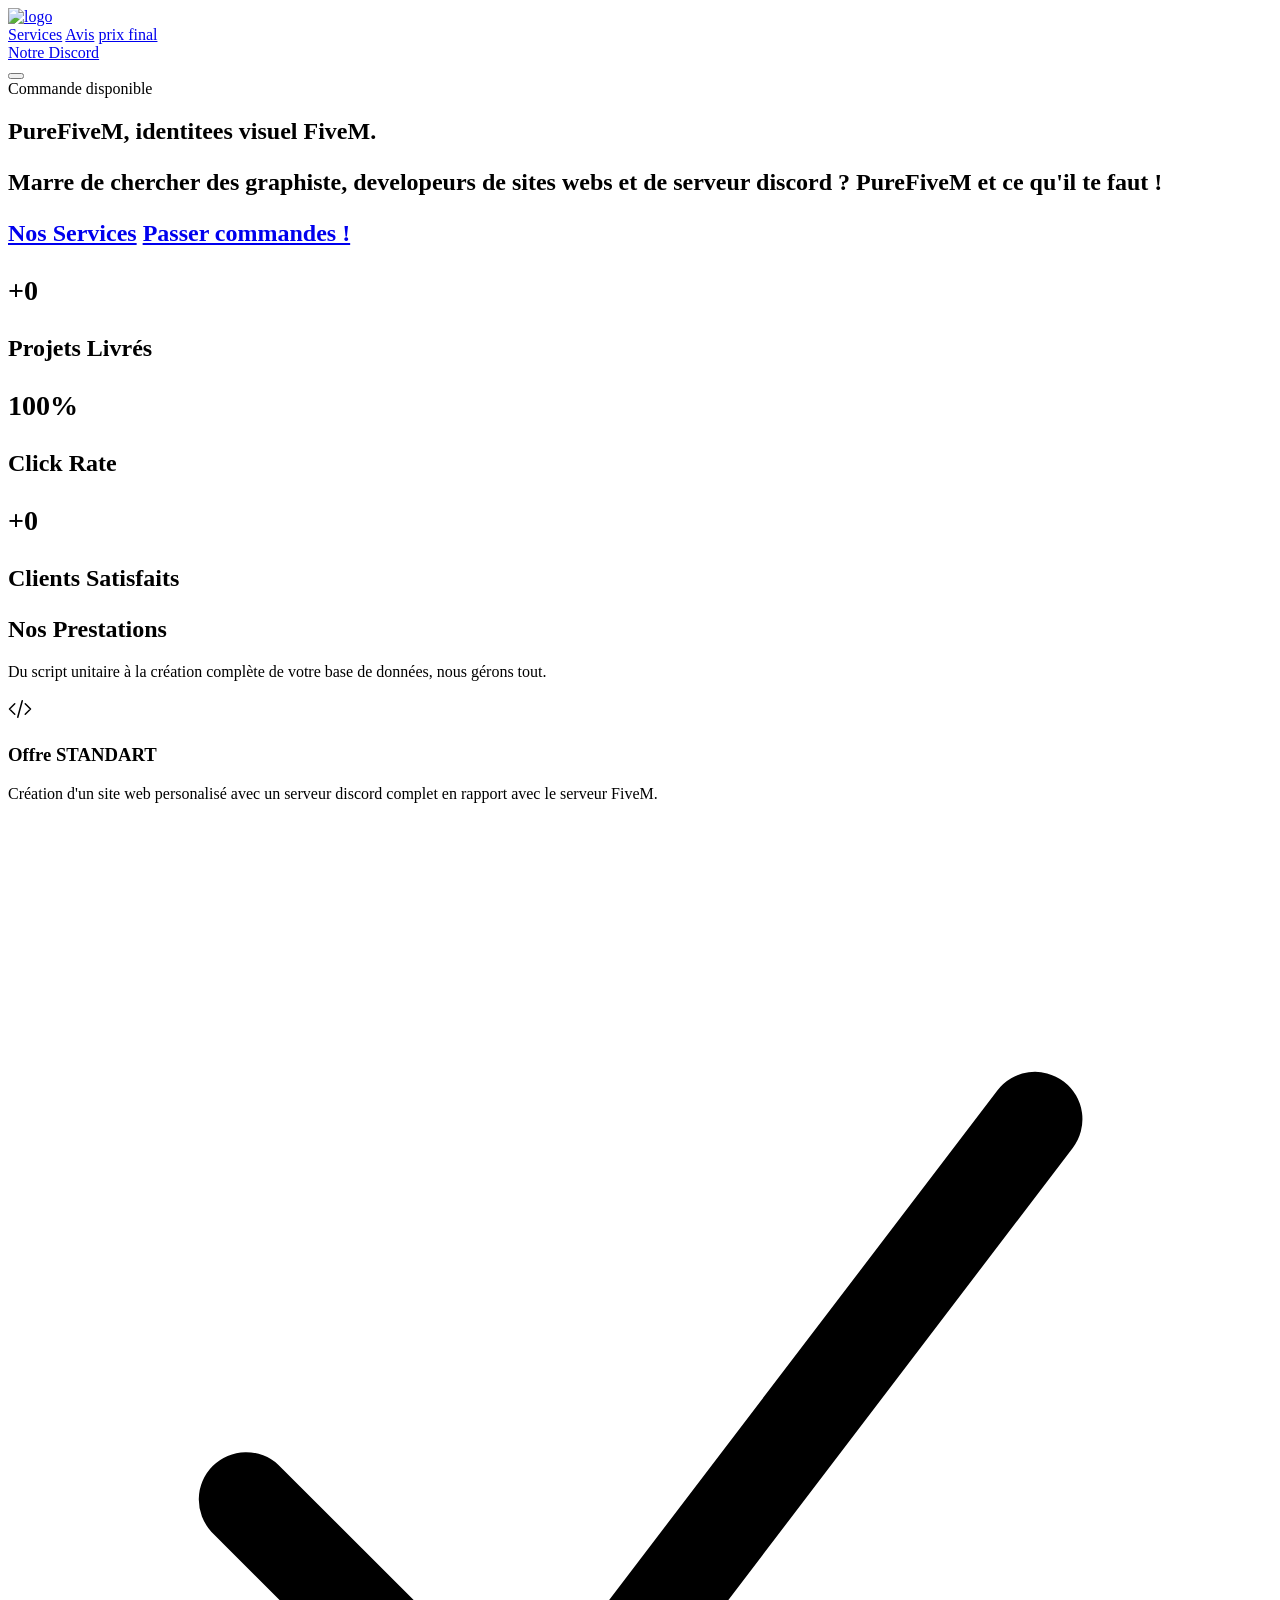
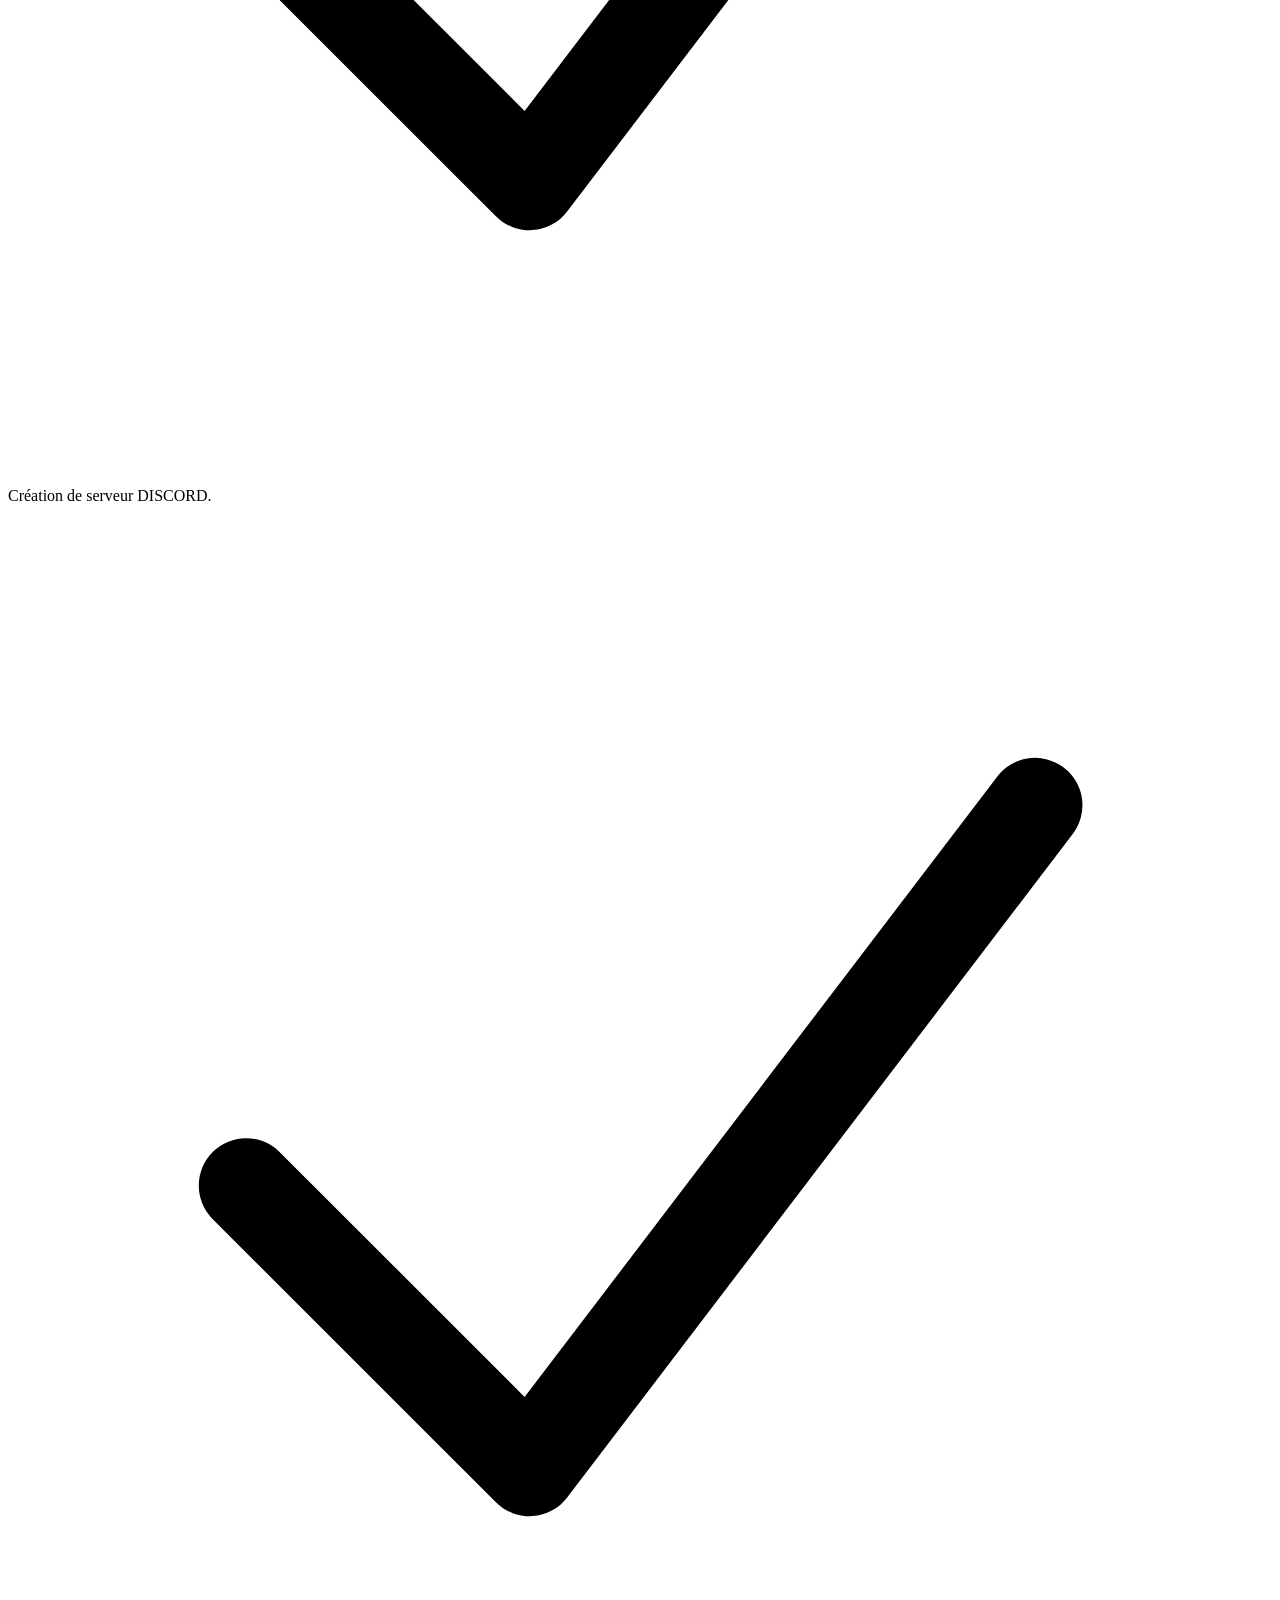
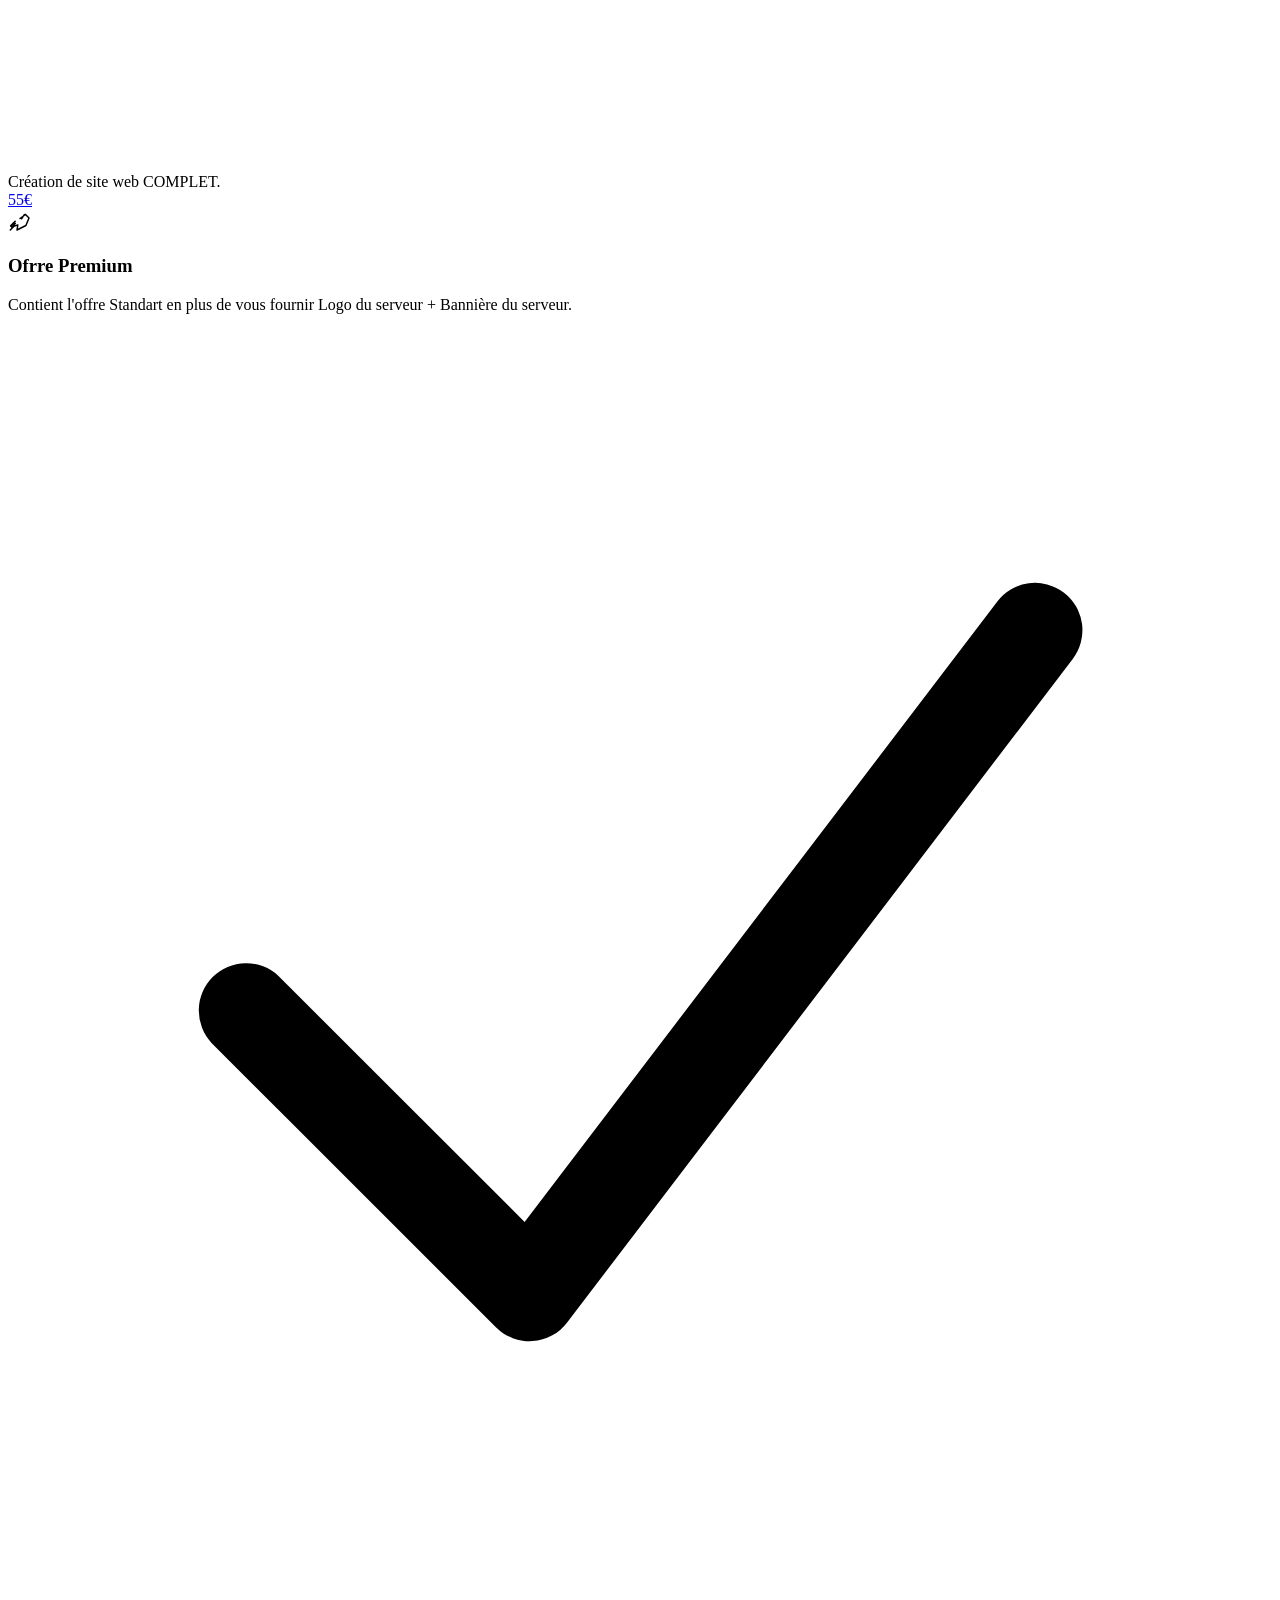
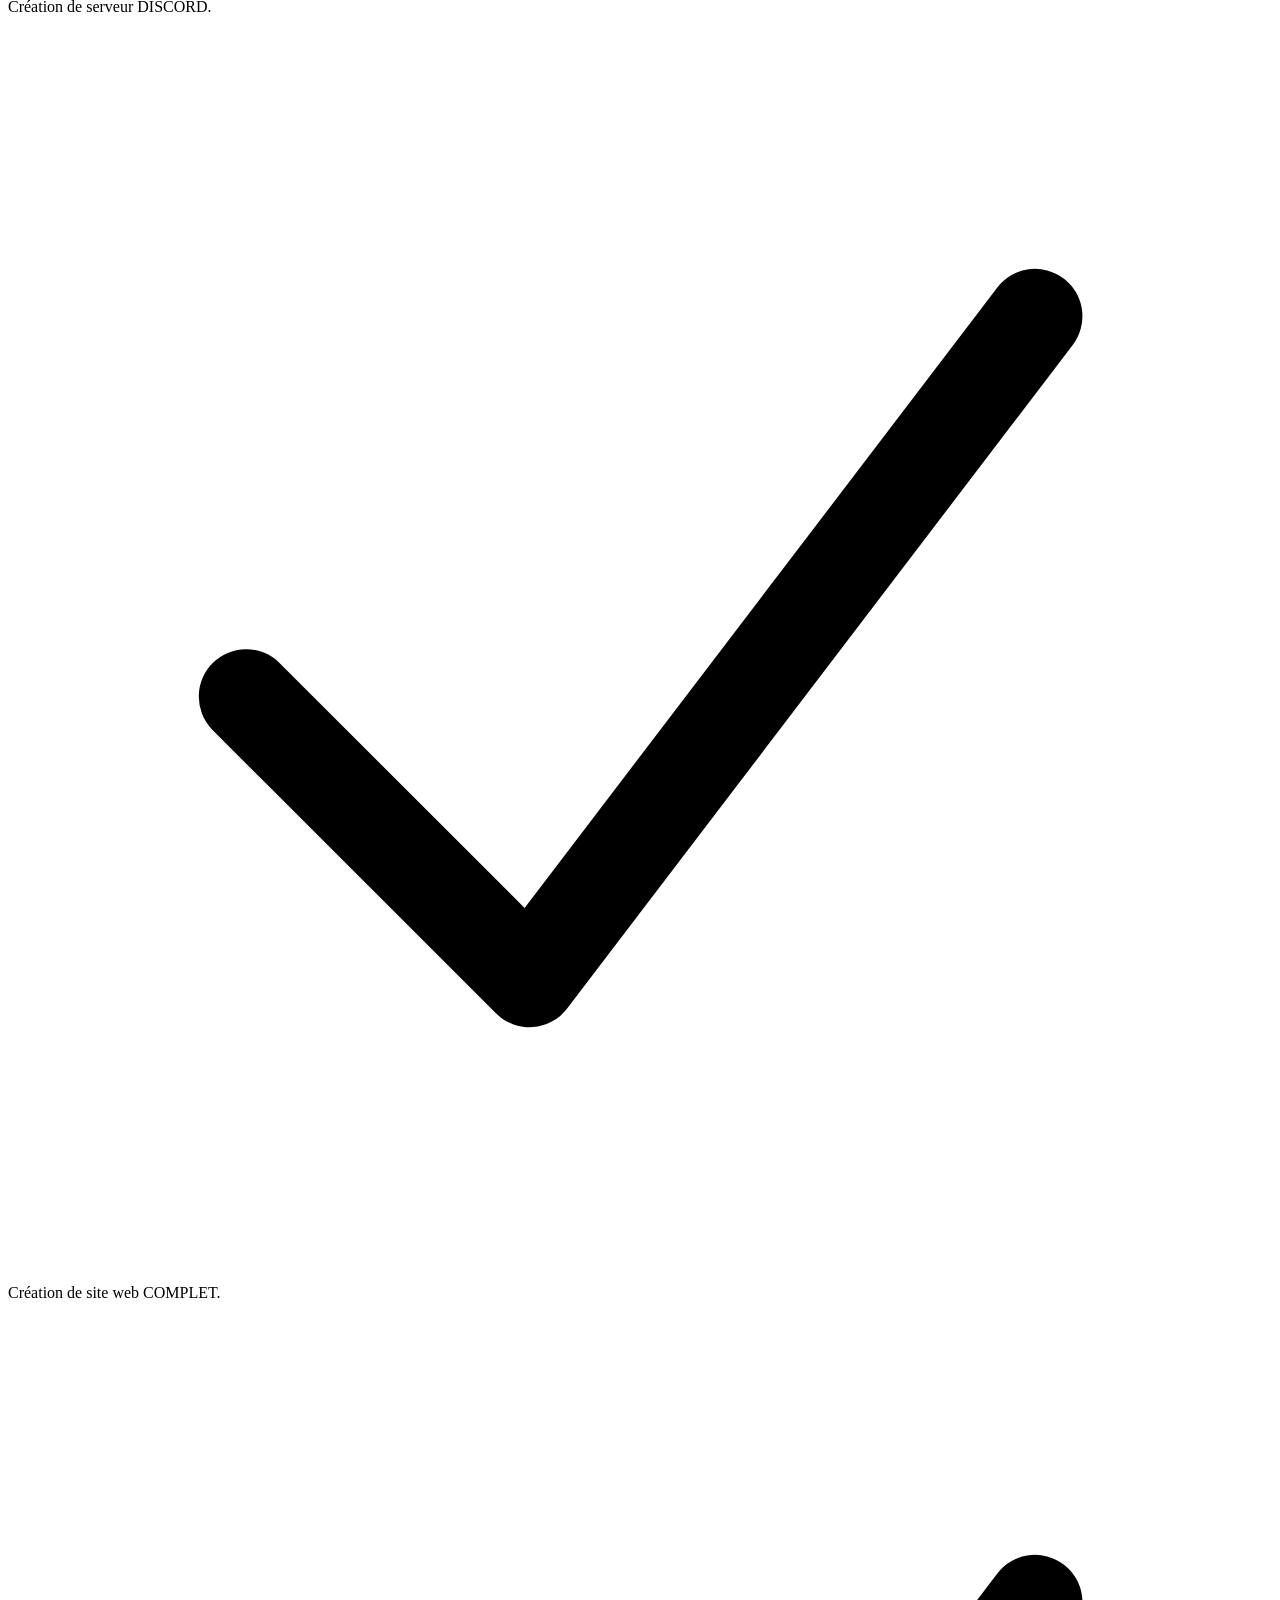
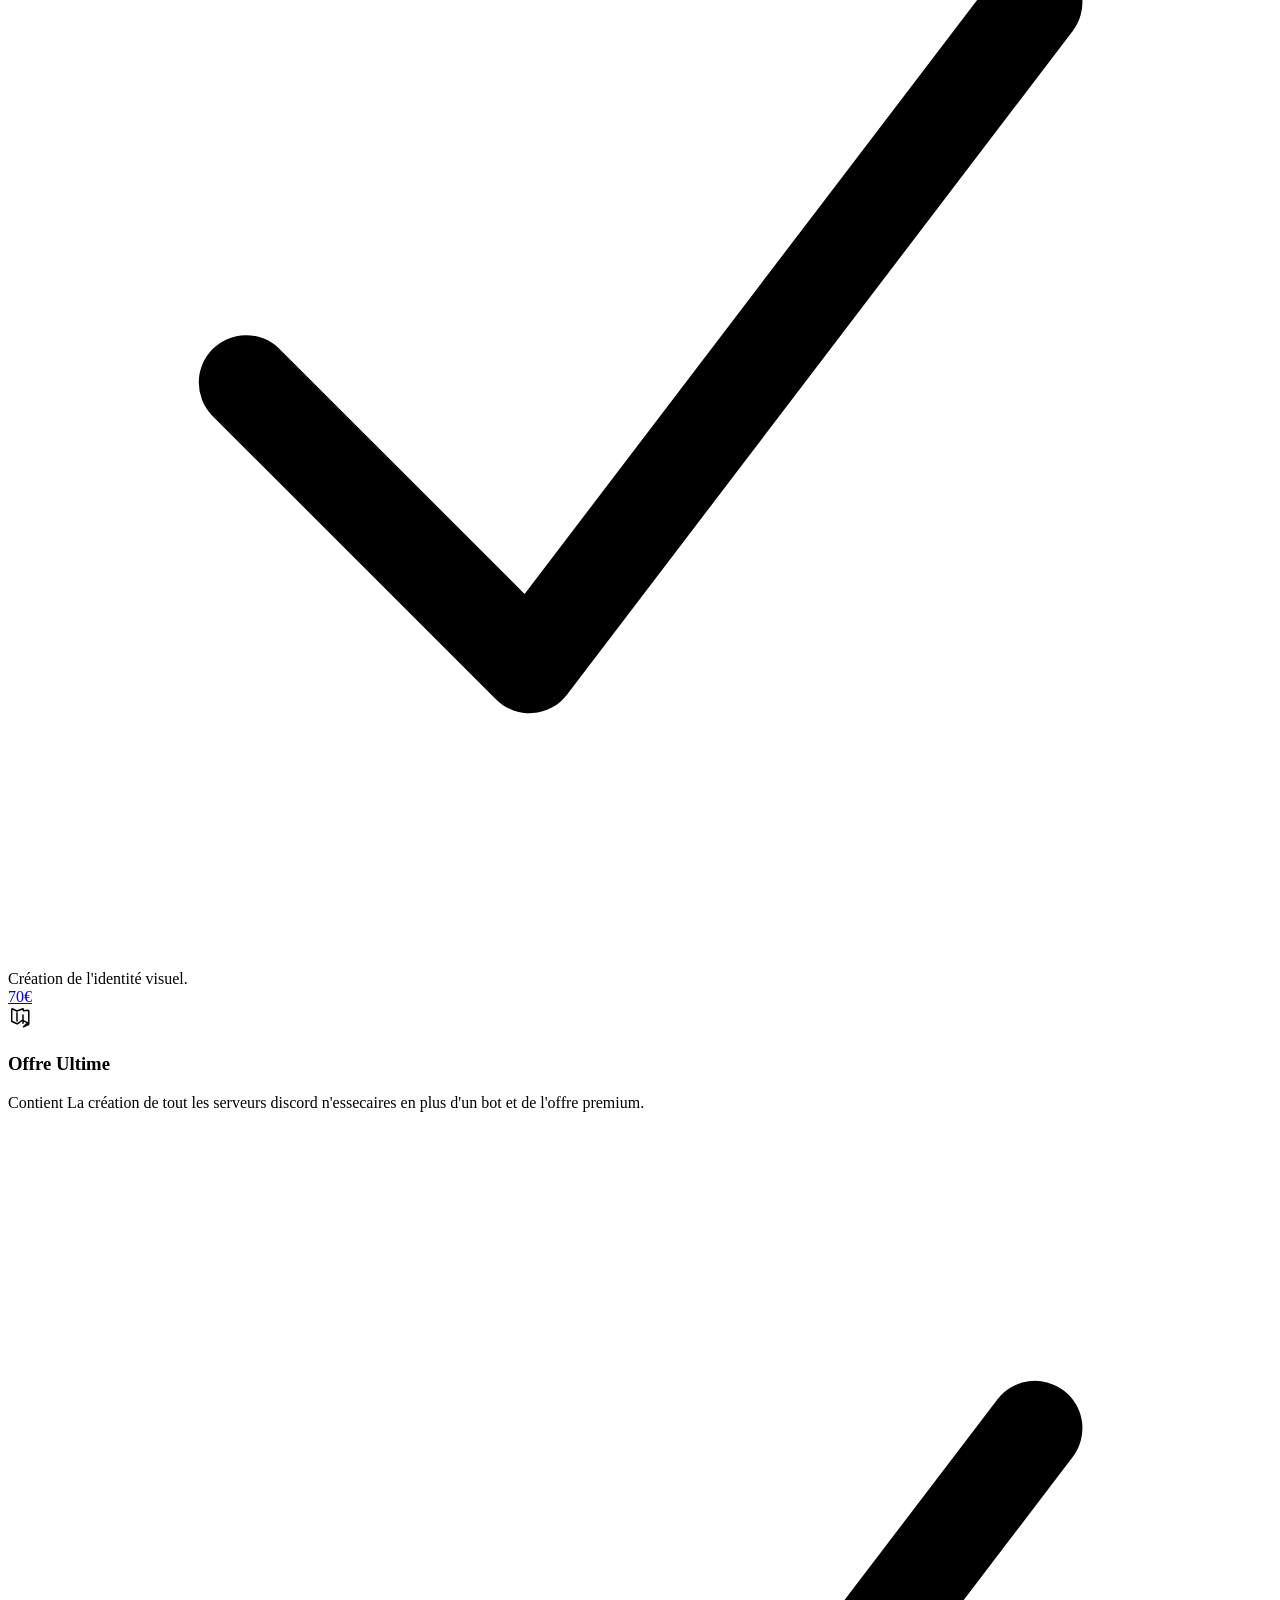
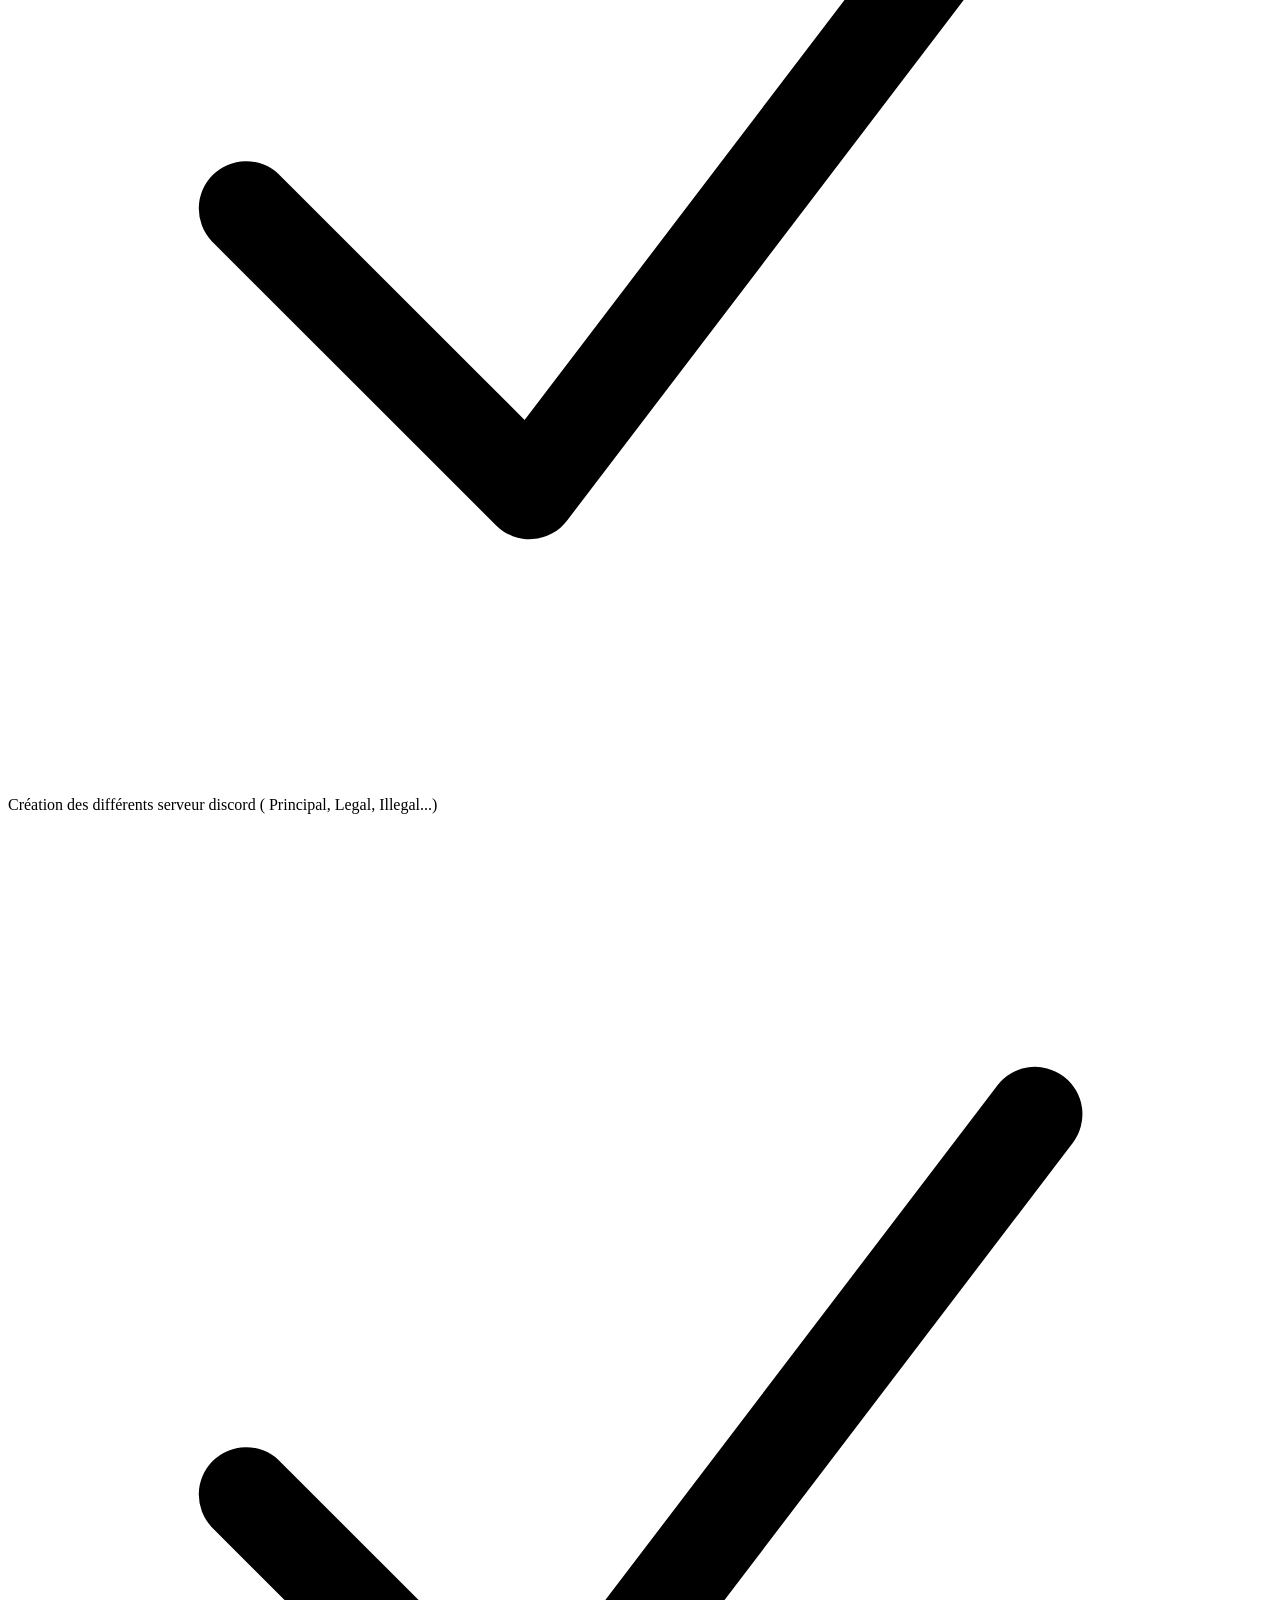
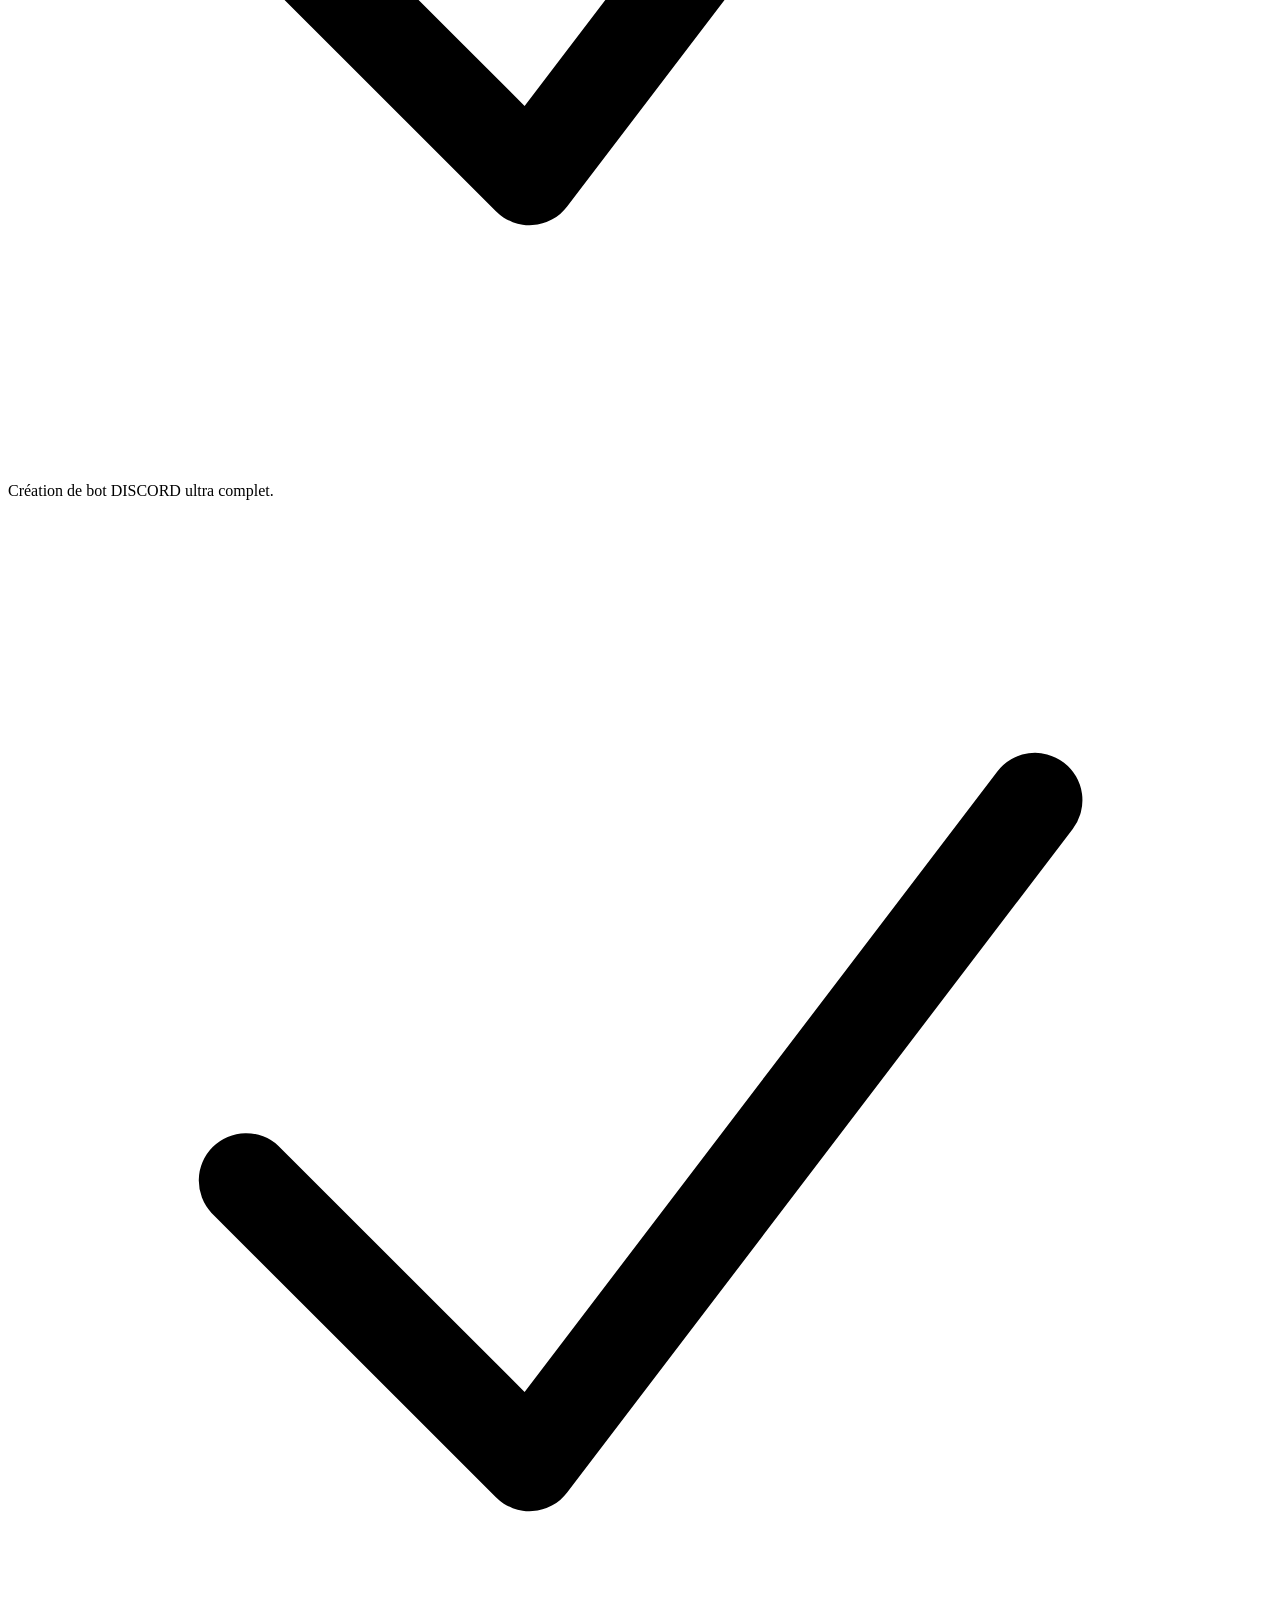
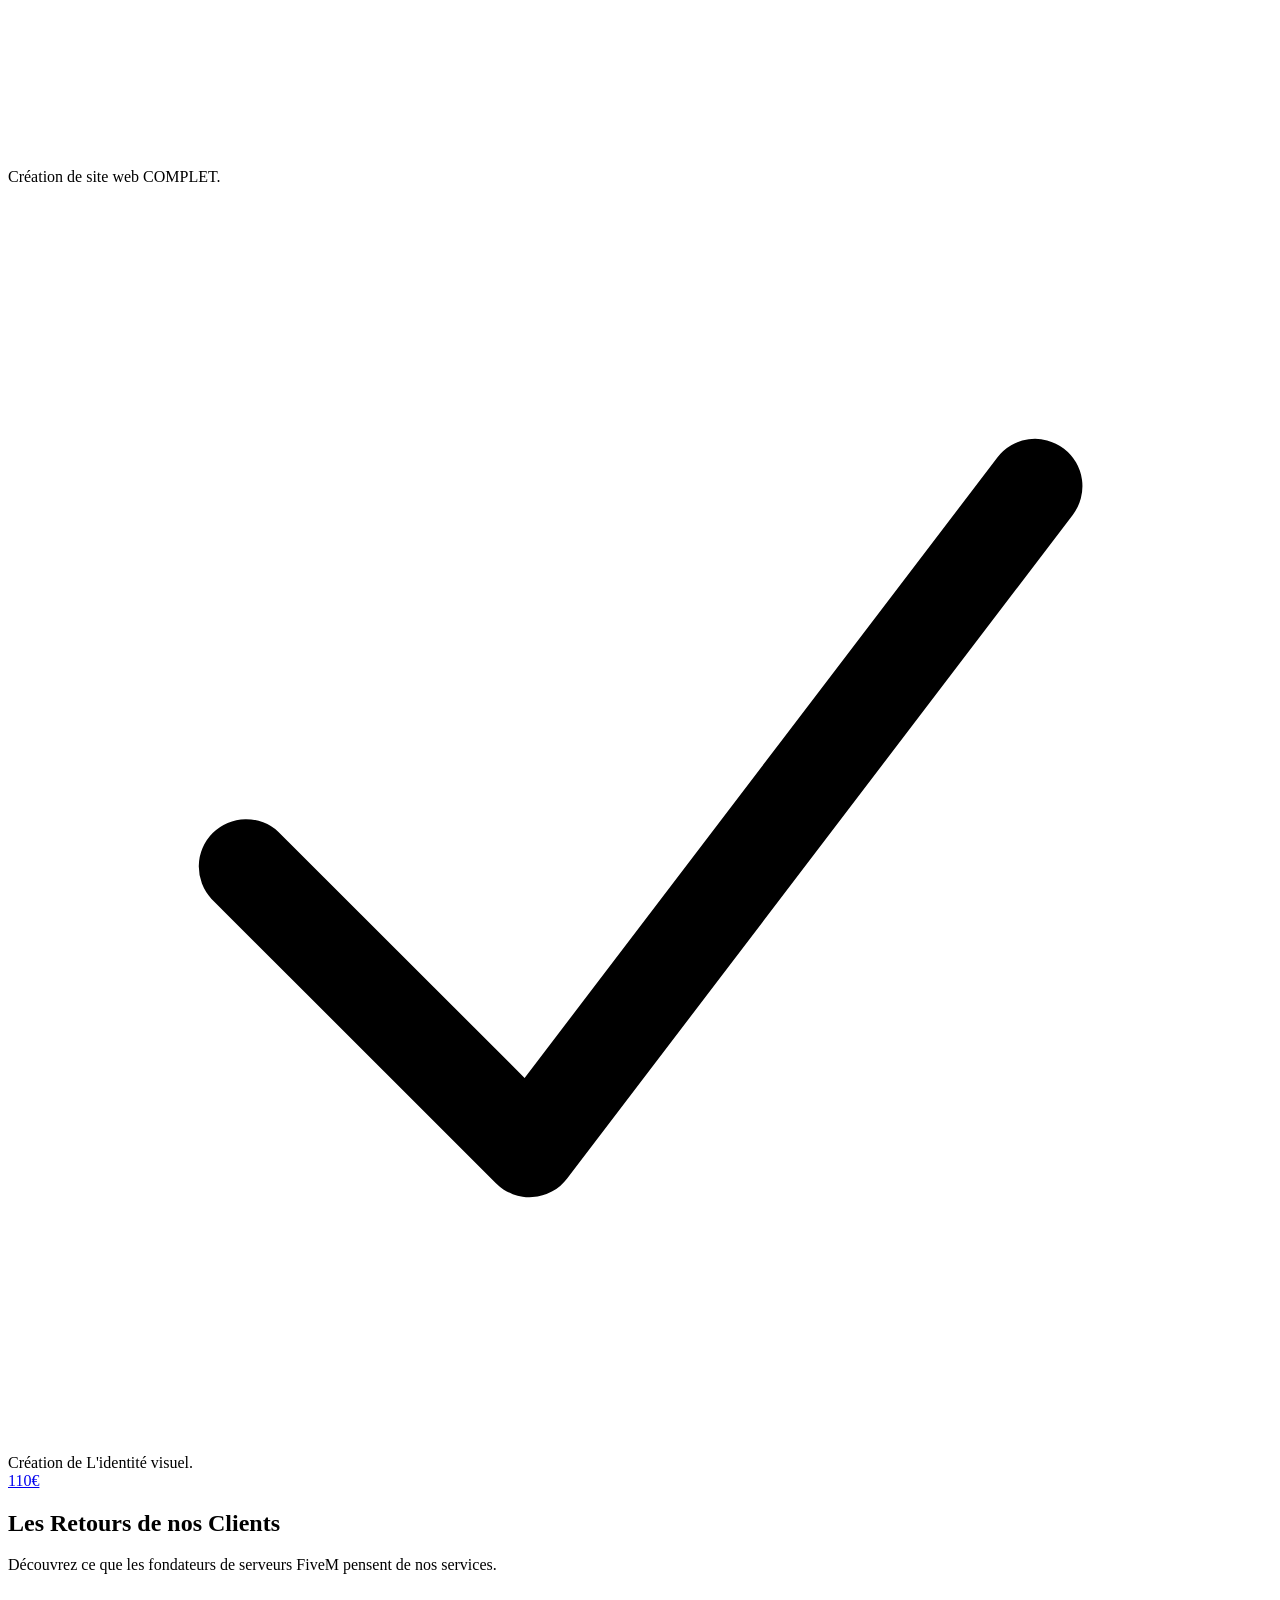
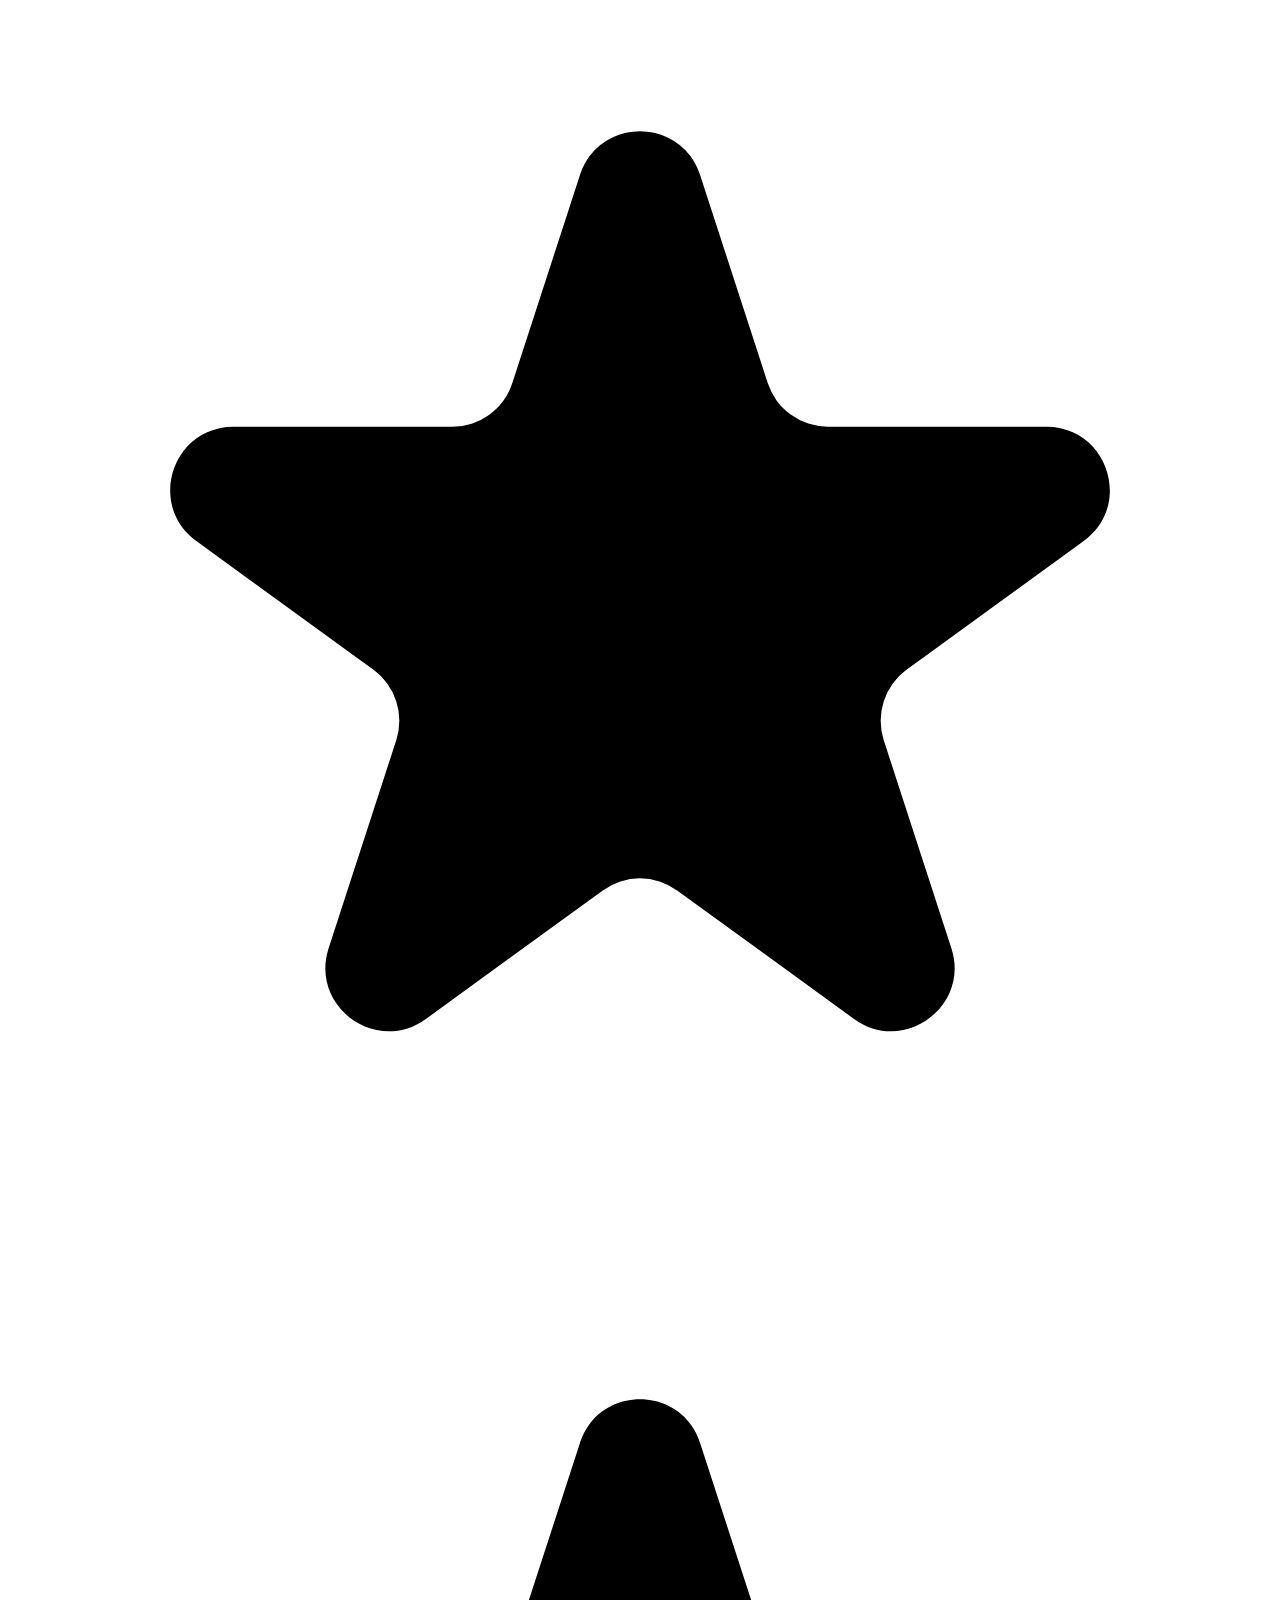
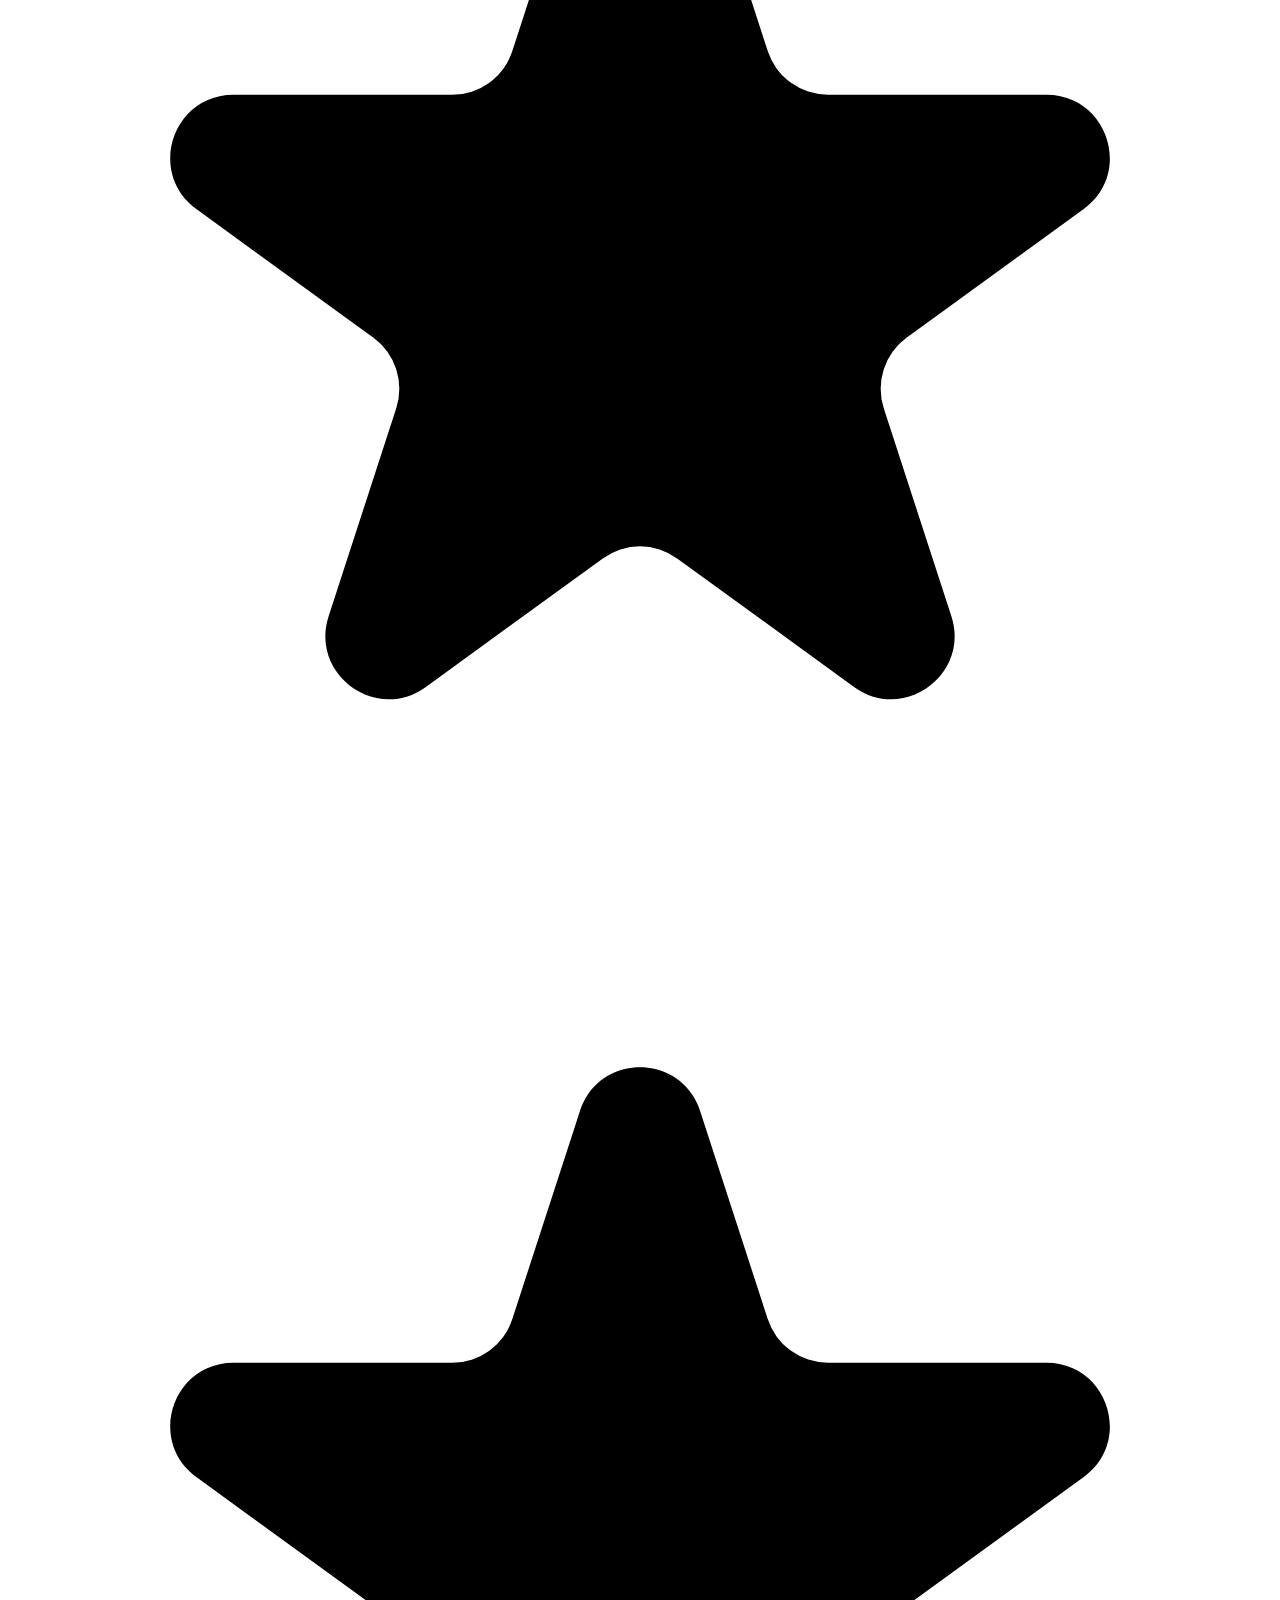
==== index.html @ 7df53d57 "Update HTML title, description, and image paths Updated the title and description meta tags for bett" ====
<!DOCTYPE html>
<html lang="fr">

<head>
  <meta charset="UTF-8">
  <meta name="viewport" content="width=device-width, initial-scale=1.0">
  <title>PUREFIVEM | Création d'identitée visuel de Serveurs FiveM</title>
  <meta name="description" </head>

<body>

  <!-- HEADER & NAVIGATION -->
  <header id="header">
    <div class="navbar">
      <a href="#" class="logo">
        <img src="Image/p.png" alt="logo">

      </a>

      <nav class="nav-links" id="nav-links">
        <a href="#services" class="nav-link active" id="link-services">Services</a>

        <a href="#avis" class="nav-link" id="link-avis">Avis</a>
        <a href="#commande" class="nav-link" id="link-commande-mobile"> prix
          final </a>
      </nav>

      <div class="nav-cta">
        <a href="https://discord.gg/hKz3q7zF" class="btn btn-primary" id="btn-nav-cta">
          <span>Notre Discord</span>
        </a>
      </div>

      <button class="menu-toggle" id="menu-toggle" aria-label="Toggle navigation menu">
        <span></span>
        <span></span>
        <span></span>
      </button>
    </div>
  </header>

  <!-- HERO SECTION -->
  <section class="hero" id="home">
    <div class="hero-content">
      <div class="hero-tag">
        <div class="hero-tag-dot"></div>
        <span>Commande disponible</span>
      </div>
      <h1> PureFiveM, identitees visuel FiveM.
        <p>Marre de chercher des graphiste, developeurs de sites webs et de serveur discord ? PureFiveM et ce qu'il te
          faut !</p>

        <div class="hero-actions">
          <a href="#services" class="btn btn-primary"><span>Nos Services</span></a>
          <a href="#commande" class="btn btn-secondary"><span>Passer commandes !</span></a>
        </div>

        <div class="hero-stats">
          <div class="stat-item">
            <h3>+0</h3>
            <p>Projets Livrés</p>
          </div>
          <div class="stat-item">
            <h3>100%</h3>
            <p>Click Rate</p>
          </div>
          <div class="stat-item">
            <h3>+0</h3>
            <p>Clients Satisfaits</p>
          </div>
        </div>
    </div>






    </div>
    </div>
    <div class="hud-glow"></div>
    </div>
    </div>
  </section>

  <!-- SERVICES SECTION -->
  <section id="services">
    <div class="section-header">
      <h2>Nos Prestations</h2>
      <p>Du script unitaire à la création complète de votre base de données, nous gérons tout.</p>
    </div>

    <div class="services-grid">
      <!-- Service 1 -->
      <div class="service-card" id="service-development">
        <div class="service-icon">
          <svg xmlns="http://www.w3.org/2000/svg" fill="none" viewBox="0 0 24 24" stroke-width="1.5"
            stroke="currentColor" width="24" height="24">
            <path stroke-linecap="round" stroke-linejoin="round"
              d="M17.25 6.75L22.5 12l-5.25 5.25m-10.5 0L1.5 12l5.25-5.25m7.5-3l-4.5 16.5" />
          </svg>
        </div>
        <h3>Offre STANDART</h3>
        <p>Création d'un site web personalisé avec un serveur discord complet en rapport avec le serveur FiveM.</p>
        <div class="service-features">
          <div class="service-feature-item">
            <svg xmlns="http://www.w3.org/2000/svg" viewBox="0 0 20 20" fill="currentColor">
              <path fill-rule="evenodd"
                d="M16.704 4.153a.75.75 0 01.143 1.052l-8 10.5a.75.75 0 01-1.127.075l-4.5-4.5a.75.75 0 011.06-1.06l3.894 3.893 7.48-9.817a.75.75 0 011.05-.143z"
                clip-rule="evenodd" />
            </svg>
            Création de serveur DISCORD.
          </div>
          <div class="service-feature-item">
            <svg xmlns="http://www.w3.org/2000/svg" viewBox="0 0 20 20" fill="currentColor">
              <path fill-rule="evenodd"
                d="M16.704 4.153a.75.75 0 01.143 1.052l-8 10.5a.75.75 0 01-1.127.075l-4.5-4.5a.75.75 0 011.06-1.06l3.894 3.893 7.48-9.817a.75.75 0 011.05-.143z"
                clip-rule="evenodd" />
            </svg>
            Création de site web COMPLET.
          </div>
          <a href="#commande" class="btn btn-secondary"><span>55€</span></a>
        </div>
      </div>

      <!-- Service 2 -->
      <div class="service-card" id="service-scripts">
        <div class="service-icon">
          <svg xmlns="http://www.w3.org/2000/svg" fill="none" viewBox="0 0 24 24" stroke-width="1.5"
            stroke="currentColor" width="24" height="24">
            <path stroke-linecap="round" stroke-linejoin="round"
              d="M9.813 15.904L9 21l8.904-4.473L21 9l-3.483-3.483m-7.704 10.387L3.75 18.017m0 0l-1.125-1.125 4.544-4.544M3.75 18.017L7.3 14.47M21 9l-3.483-3.483m0 0L12 9.517m4.517-3.999L13.5 9.813M2.25 21l3.75-3.75" />
          </svg>
        </div>
        <h3>Ofrre Premium</h3>
        <p>Contient l'offre Standart en plus de vous fournir Logo du serveur + Bannière du serveur.</p>
        <div class="service-features">
          <div class="service-feature-item">
            <svg xmlns="http://www.w3.org/2000/svg" viewBox="0 0 20 20" fill="currentColor">
              <path fill-rule="evenodd"
                d="M16.704 4.153a.75.75 0 01.143 1.052l-8 10.5a.75.75 0 01-1.127.075l-4.5-4.5a.75.75 0 011.06-1.06l3.894 3.893 7.48-9.817a.75.75 0 011.05-.143z"
                clip-rule="evenodd" />
            </svg>
            Création de serveur DISCORD.
          </div>
          <div class="service-feature-item">
            <svg xmlns="http://www.w3.org/2000/svg" viewBox="0 0 20 20" fill="currentColor">
              <path fill-rule="evenodd"
                d="M16.704 4.153a.75.75 0 01.143 1.052l-8 10.5a.75.75 0 01-1.127.075l-4.5-4.5a.75.75 0 011.06-1.06l3.894 3.893 7.48-9.817a.75.75 0 011.05-.143z"
                clip-rule="evenodd" />
            </svg>
            Création de site web COMPLET.
          </div>
          <div class="service-feature-item">
            <svg xmlns="http://www.w3.org/2000/svg" viewBox="0 0 20 20" fill="currentColor">
              <path fill-rule="evenodd"
                d="M16.704 4.153a.75.75 0 01.143 1.052l-8 10.5a.75.75 0 01-1.127.075l-4.5-4.5a.75.75 0 011.06-1.06l3.894 3.893 7.48-9.817a.75.75 0 011.05-.143z"
                clip-rule="evenodd" />
            </svg>
            Création de l'identité visuel.
          </div>
          <a href="#commande" class="btn btn-secondary"><span>70€</span></a>
        </div>
      </div>

      <!-- Service 3 -->
      <div class="service-card" id="service-mapping">
        <div class="service-icon">
          <svg xmlns="http://www.w3.org/2000/svg" fill="none" viewBox="0 0 24 24" stroke-width="1.5"
            stroke="currentColor" width="24" height="24">
            <path stroke-linecap="round" stroke-linejoin="round"
              d="M9 6.75V15m6-6v8.25m.503 3.498l4.89-2.201a.692.692 0 00.384-.622V4.962a.722.722 0 00-.742-.722l-4.593.418L15 2.75l-6 2.25L4.107 2.799a.692.692 0 00-.384.622v11.458c0 .265.15.508.384.622l4.891 2.201a.693.693 0 00.742-.075l4.524-3.393 4.88 2.44a.692.692 0 00.74-.067z" />
          </svg>
        </div>
        <h3>Offre Ultime</h3>
        <p>Contient La création de tout les serveurs discord n'essecaires en plus d'un bot et de l'offre premium. </p>
        <div class="service-features">
          <div class="service-feature-item">
            <svg xmlns="http://www.w3.org/2000/svg" viewBox="0 0 20 20" fill="currentColor">
              <path fill-rule="evenodd"
                d="M16.704 4.153a.75.75 0 01.143 1.052l-8 10.5a.75.75 0 01-1.127.075l-4.5-4.5a.75.75 0 011.06-1.06l3.894 3.893 7.48-9.817a.75.75 0 011.05-.143z"
                clip-rule="evenodd" />
            </svg>
            Création des différents serveur discord ( Principal, Legal, Illegal...)
          </div>
          <div class="service-feature-item">
            <svg xmlns="http://www.w3.org/2000/svg" viewBox="0 0 20 20" fill="currentColor">
              <path fill-rule="evenodd"
                d="M16.704 4.153a.75.75 0 01.143 1.052l-8 10.5a.75.75 0 01-1.127.075l-4.5-4.5a.75.75 0 011.06-1.06l3.894 3.893 7.48-9.817a.75.75 0 011.05-.143z"
                clip-rule="evenodd" />
            </svg>
            Création de bot DISCORD ultra complet.
          </div>
          <div class="service-feature-item">
            <svg xmlns="http://www.w3.org/2000/svg" viewBox="0 0 20 20" fill="currentColor">
              <path fill-rule="evenodd"
                d="M16.704 4.153a.75.75 0 01.143 1.052l-8 10.5a.75.75 0 01-1.127.075l-4.5-4.5a.75.75 0 011.06-1.06l3.894 3.893 7.48-9.817a.75.75 0 011.05-.143z"
                clip-rule="evenodd" />
            </svg>
            Création de site web COMPLET.
          </div>
          <div class="service-feature-item">
            <svg xmlns="http://www.w3.org/2000/svg" viewBox="0 0 20 20" fill="currentColor">
              <path fill-rule="evenodd"
                d="M16.704 4.153a.75.75 0 01.143 1.052l-8 10.5a.75.75 0 01-1.127.075l-4.5-4.5a.75.75 0 011.06-1.06l3.894 3.893 7.48-9.817a.75.75 0 011.05-.143z"
                clip-rule="evenodd" />
            </svg>
            Création de L'identité visuel.
          </div>
          <a href="#commande" class="btn btn-secondary"><span>110€</span></a>
        </div>
      </div>
    </div>
  </section>



  <!-- AVIS SECTION -->
  <section id="avis">
    <div class="section-header">
      <h2>Les Retours de nos Clients</h2>
      <p>Découvrez ce que les fondateurs de serveurs FiveM pensent de nos services.</p>
    </div>

    <div class="reviews-grid">
      <!-- Review 1 -->
      <div class="review-card" id="review-1">
        <div class="review-stars">
          <!-- 5 Stars SVG -->
          <svg xmlns="http://www.w3.org/2000/svg" viewBox="0 0 20 20" fill="currentColor">
            <path
              d="M9.049 2.927c.3-.921 1.603-.921 1.902 0l1.07 3.292a1 1 0 00.95.69h3.462c.969 0 1.371 1.24.588 1.81l-2.8 2.034a1 1 0 00-.364 1.118l1.07 3.292c.3.921-.755 1.688-1.54 1.118l-2.8-2.034a1 1 0 00-1.175 0l-2.8 2.034c-.784.57-1.838-.197-1.539-1.118l1.07-3.292a1 1 0 00-.364-1.118L2.98 8.72c-.783-.57-.38-1.81.588-1.81h3.461a1 1 0 00.951-.69l1.07-3.292z" />
          </svg>
          <svg xmlns="http://www.w3.org/2000/svg" viewBox="0 0 20 20" fill="currentColor">
            <path
              d="M9.049 2.927c.3-.921 1.603-.921 1.902 0l1.07 3.292a1 1 0 00.95.69h3.462c.969 0 1.371 1.24.588 1.81l-2.8 2.034a1 1 0 00-.364 1.118l1.07 3.292c.3.921-.755 1.688-1.54 1.118l-2.8-2.034a1 1 0 00-1.175 0l-2.8 2.034c-.784.57-1.838-.197-1.539-1.118l1.07-3.292a1 1 0 00-.364-1.118L2.98 8.72c-.783-.57-.38-1.81.588-1.81h3.461a1 1 0 00.951-.69l1.07-3.292z" />
          </svg>
          <svg xmlns="http://www.w3.org/2000/svg" viewBox="0 0 20 20" fill="currentColor">
            <path
              d="M9.049 2.927c.3-.921 1.603-.921 1.902 0l1.07 3.292a1 1 0 00.95.69h3.462c.969 0 1.371 1.24.588 1.81l-2.8 2.034a1 1 0 00-.364 1.118l1.07 3.292c.3.921-.755 1.688-1.54 1.118l-2.8-2.034a1 1 0 00-1.175 0l-2.8 2.034c-.784.57-1.838-.197-1.539-1.118l1.07-3.292a1 1 0 00-.364-1.118L2.98 8.72c-.783-.57-.38-1.81.588-1.81h3.461a1 1 0 00.951-.69l1.07-3.292z" />
          </svg>
          <svg xmlns="http://www.w3.org/2000/svg" viewBox="0 0 20 20" fill="currentColor">
            <path
              d="M9.049 2.927c.3-.921 1.603-.921 1.902 0l1.07 3.292a1 1 0 00.95.69h3.462c.969 0 1.371 1.24.588 1.81l-2.8 2.034a1 1 0 00-.364 1.118l1.07 3.292c.3.921-.755 1.688-1.54 1.118l-2.8-2.034a1 1 0 00-1.175 0l-2.8 2.034c-.784.57-1.838-.197-1.539-1.118l1.07-3.292a1 1 0 00-.364-1.118L2.98 8.72c-.783-.57-.38-1.81.588-1.81h3.461a1 1 0 00.951-.69l1.07-3.292z" />
          </svg>
          <svg xmlns="http://www.w3.org/2000/svg" viewBox="0 0 20 20" fill="currentColor">
            <path
              d="M9.049 2.927c.3-.921 1.603-.921 1.902 0l1.07 3.292a1 1 0 00.95.69h3.462c.969 0 1.371 1.24.588 1.81l-2.8 2.034a1 1 0 00-.364 1.118l1.07 3.292c.3.921-.755 1.688-1.54 1.118l-2.8-2.034a1 1 0 00-1.175 0l-2.8 2.034c-.784.57-1.838-.197-1.539-1.118l1.07-3.292a1 1 0 00-.364-1.118L2.98 8.72c-.783-.57-.38-1.81.588-1.81h3.461a1 1 0 00.951-.69l1.07-3.292z" />
          </svg>
        </div>
        <p class="review-text">"Gros travail sur la base SQL et nos scripts d'inventaire. Le serveur tourne sans aucun
          ralentissement même à 150 connectés. L'intégration de nos UIs personnalisées est super propre."</p>
        <div class="review-author">
          <div class="author-avatar">A</div>
          <div class="author-info">
            <h4>Alexandre M.</h4>
            <p>Horizon RP</p>
          </div>
        </div>
      </div>

      <!-- Review 2 -->
      <div class="review-card" id="review-2">
        <div class="review-stars">
          <svg xmlns="http://www.w3.org/2000/svg" viewBox="0 0 20 20" fill="currentColor">
            <path
              d="M9.049 2.927c.3-.921 1.603-.921 1.902 0l1.07 3.292a1 1 0 00.95.69h3.462c.969 0 1.371 1.24.588 1.81l-2.8 2.034a1 1 0 00-.364 1.118l1.07 3.292c.3.921-.755 1.688-1.54 1.118l-2.8-2.034a1 1 0 00-1.175 0l-2.8 2.034c-.784.57-1.838-.197-1.539-1.118l1.07-3.292a1 1 0 00-.364-1.118L2.98 8.72c-.783-.57-.38-1.81.588-1.81h3.461a1 1 0 00.951-.69l1.07-3.292z" />
          </svg>
          <svg xmlns="http://www.w3.org/2000/svg" viewBox="0 0 20 20" fill="currentColor">
            <path
              d="M9.049 2.927c.3-.921 1.603-.921 1.902 0l1.07 3.292a1 1 0 00.95.69h3.462c.969 0 1.371 1.24.588 1.81l-2.8 2.034a1 1 0 00-.364 1.118l1.07 3.292c.3.921-.755 1.688-1.54 1.118l-2.8-2.034a1 1 0 00-1.175 0l-2.8 2.034c-.784.57-1.838-.197-1.539-1.118l1.07-3.292a1 1 0 00-.364-1.118L2.98 8.72c-.783-.57-.38-1.81.588-1.81h3.461a1 1 0 00.951-.69l1.07-3.292z" />
          </svg>
          <svg xmlns="http://www.w3.org/2000/svg" viewBox="0 0 20 20" fill="currentColor">
            <path
              d="M9.049 2.927c.3-.921 1.603-.921 1.902 0l1.07 3.292a1 1 0 00.95.69h3.462c.969 0 1.371 1.24.588 1.81l-2.8 2.034a1 1 0 00-.364 1.118l1.07 3.292c.3.921-.755 1.688-1.54 1.118l-2.8-2.034a1 1 0 00-1.175 0l-2.8 2.034c-.784.57-1.838-.197-1.539-1.118l1.07-3.292a1 1 0 00-.364-1.118L2.98 8.72c-.783-.57-.38-1.81.588-1.81h3.461a1 1 0 00.951-.69l1.07-3.292z" />
          </svg>
          <svg xmlns="http://www.w3.org/2000/svg" viewBox="0 0 20 20" fill="currentColor">
            <path
              d="M9.049 2.927c.3-.921 1.603-.921 1.902 0l1.07 3.292a1 1 0 00.95.69h3.462c.969 0 1.371 1.24.588 1.81l-2.8 2.034a1 1 0 00-.364 1.118l1.07 3.292c.3.921-.755 1.688-1.54 1.118l-2.8-2.034a1 1 0 00-1.175 0l-2.8 2.034c-.784.57-1.838-.197-1.539-1.118l1.07-3.292a1 1 0 00-.364-1.118L2.98 8.72c-.783-.57-.38-1.81.588-1.81h3.461a1 1 0 00.951-.69l1.07-3.292z" />
          </svg>
          <svg xmlns="http://www.w3.org/2000/svg" viewBox="0 0 20 20" fill="currentColor">
            <path
              d="M9.049 2.927c.3-.921 1.603-.921 1.902 0l1.07 3.292a1 1 0 00.95.69h3.462c.969 0 1.371 1.24.588 1.81l-2.8 2.034a1 1 0 00-.364 1.118l1.07 3.292c.3.921-.755 1.688-1.54 1.118l-2.8-2.034a1 1 0 00-1.175 0l-2.8 2.034c-.784.57-1.838-.197-1.539-1.118l1.07-3.292a1 1 0 00-.364-1.118L2.98 8.72c-.783-.57-.38-1.81.588-1.81h3.461a1 1 0 00.951-.69l1.07-3.292z" />
          </svg>
        </div>
        <p class="review-text">"Dev super à l'écoute, livraison des scripts demandés en avance de phase. La base de code
          est ultra-propre et bien documentée, aucun bug détecté depuis la mise en production."</p>
        <div class="review-author">
          <div class="author-avatar">M</div>
          <div class="author-info">
            <h4>Maxime D.</h4>
            <p>District 9 RP</p>
          </div>
        </div>
      </div>

      <!-- Review 3 -->
      <div class="review-card" id="review-3">
        <div class="review-stars">
          <svg xmlns="http://www.w3.org/2000/svg" viewBox="0 0 20 20" fill="currentColor">
            <path
              d="M9.049 2.927c.3-.921 1.603-.921 1.902 0l1.07 3.292a1 1 0 00.95.69h3.462c.969 0 1.371 1.24.588 1.81l-2.8 2.034a1 1 0 00-.364 1.118l1.07 3.292c.3.921-.755 1.688-1.54 1.118l-2.8-2.034a1 1 0 00-1.175 0l-2.8 2.034c-.784.57-1.838-.197-1.539-1.118l1.07-3.292a1 1 0 00-.364-1.118L2.98 8.72c-.783-.57-.38-1.81.588-1.81h3.461a1 1 0 00.951-.69l1.07-3.292z" />
          </svg>
          <svg xmlns="http://www.w3.org/2000/svg" viewBox="0 0 20 20" fill="currentColor">
            <path
              d="M9.049 2.927c.3-.921 1.603-.921 1.902 0l1.07 3.292a1 1 0 00.95.69h3.462c.969 0 1.371 1.24.588 1.81l-2.8 2.034a1 1 0 00-.364 1.118l1.07 3.292c.3.921-.755 1.688-1.54 1.118l-2.8-2.034a1 1 0 00-1.175 0l-2.8 2.034c-.784.57-1.838-.197-1.539-1.118l1.07-3.292a1 1 0 00-.364-1.118L2.98 8.72c-.783-.57-.38-1.81.588-1.81h3.461a1 1 0 00.951-.69l1.07-3.292z" />
          </svg>
          <svg xmlns="http://www.w3.org/2000/svg" viewBox="0 0 20 20" fill="currentColor">
            <path
              d="M9.049 2.927c.3-.921 1.603-.921 1.902 0l1.07 3.292a1 1 0 00.95.69h3.462c.969 0 1.371 1.24.588 1.81l-2.8 2.034a1 1 0 00-.364 1.118l1.07 3.292c.3.921-.755 1.688-1.54 1.118l-2.8-2.034a1 1 0 00-1.175 0l-2.8 2.034c-.784.57-1.838-.197-1.539-1.118l1.07-3.292a1 1 0 00-.364-1.118L2.98 8.72c-.783-.57-.38-1.81.588-1.81h3.461a1 1 0 00.951-.69l1.07-3.292z" />
          </svg>
          <svg xmlns="http://www.w3.org/2000/svg" viewBox="0 0 20 20" fill="currentColor">
            <path
              d="M9.049 2.927c.3-.921 1.603-.921 1.902 0l1.07 3.292a1 1 0 00.95.69h3.462c.969 0 1.371 1.24.588 1.81l-2.8 2.034a1 1 0 00-.364 1.118l1.07 3.292c.3.921-.755 1.688-1.54 1.118l-2.8-2.034a1 1 0 00-1.175 0l-2.8 2.034c-.784.57-1.838-.197-1.539-1.118l1.07-3.292a1 1 0 00-.364-1.118L2.98 8.72c-.783-.57-.38-1.81.588-1.81h3.461a1 1 0 00.951-.69l1.07-3.292z" />
          </svg>
          <svg xmlns="http://www.w3.org/2000/svg" viewBox="0 0 20 20" fill="currentColor">
            <path
              d="M9.049 2.927c.3-.921 1.603-.921 1.902 0l1.07 3.292a1 1 0 00.95.69h3.462c.969 0 1.371 1.24.588 1.81l-2.8 2.034a1 1 0 00-.364 1.118l1.07 3.292c.3.921-.755 1.688-1.54 1.118l-2.8-2.034a1 1 0 00-1.175 0l-2.8 2.034c-.784.57-1.838-.197-1.539-1.118l1.07-3.292a1 1 0 00-.364-1.118L2.98 8.72c-.783-.57-.38-1.81.588-1.81h3.461a1 1 0 00.951-.69l1.07-3.292z" />
          </svg>
        </div>
        <p class="review-text">"Support réactif sur Discord. Ils ont corrigé tous nos scripts qui provoquaient des
          fuites de mémoire. On retravaillera avec PUREFIVEM pour nos futures mises à jour."</p>
        <div class="review-author">
          <div class="author-avatar">J</div>
          <div class="author-info">
            <h4>Jordan T.</h4>
            <p>Unity Life</p>
          </div>
        </div>
      </div>
    </div>
  </section>

  <!-- PASSER COMMANDE SECTION -->
  <section id="commande">
    <div class="section-header">
      <h2>Estimer le prix final</h2>

    </div>

    <div class="order-container">
      <!-- Order Form -->
      <form class="order-form-panel glass-panel" id="order-form">
        <h3>Votre demande de projet</h3>

        <div class="form-grid">
          <div class="form-group">
            <label for="name">Votre Nom</label>
            <input type="text" id="name" class="form-control" placeholder="Ex: Lucas" required>
          </div>





          <div class="form-group full-width">
            <label for="service-select">Formule Souhaitée</label>
            <select id="service-select" class="form-control">
              <option value="none">-- Choisir un pack --</option>
              <option value="starter" selected>Ofrre Stadart (55€)</option>
              <option value="premium">Offre Premium (70€)</option>
              <option value="custom">Offre Ultra (110€ au lieu de 110€)</option>
            </select>
          </div>

          <div class="form-group full-width">
            <label>Options de développement</label>
            <div class="checkbox-group">

              <label class="checkbox-label">
                <input type="checkbox" class="option-checkbox" value="express" data-price="30">
                <div class="checkbox-custom">
                  <svg xmlns="http://www.w3.org/2000/svg" viewBox="0 0 20 20" fill="currentColor">
                    <path fill-rule="evenodd"
                      d="M16.704 4.153a.75.75 0 01.143 1.052l-8 10.5a.75.75 0 01-1.127.075l-4.5-4.5a.75.75 0 011.06-1.06l3.894 3.893 7.48-9.817a.75.75 0 011.05-.143z"
                      clip-rule="evenodd" />
                  </svg>
                </div>
                <span>Livraison Express sous 48h (+30€)</span>
              </label>

              <label class="checkbox-label">
                <input type="checkbox" class="option-checkbox" value="anticheat" data-price="25">
                <div class="checkbox-custom">
                  <svg xmlns="http://www.w3.org/2000/svg" viewBox="0 0 20 20" fill="currentColor">
                    <path fill-rule="evenodd"
                      d="M16.704 4.153a.75.75 0 01.143 1.052l-8 10.5a.75.75 0 01-1.127.075l-4.5-4.5a.75.75 0 011.06-1.06l3.894 3.893 7.48-9.817a.75.75 0 011.05-.143z"
                      clip-rule="evenodd" />
                  </svg>
                </div>
                <span>Tout les serveurs discord requis (+25€)</span>
              </label>

              <label class="checkbox-label">
                <input type="checkbox" class="option-checkbox" value="branding" data-price="40">
                <div class="checkbox-custom">
                  <svg xmlns="http://www.w3.org/2000/svg" viewBox="0 0 20 20" fill="currentColor">
                    <path fill-rule="evenodd"
                      d="M16.704 4.153a.75.75 0 01.143 1.052l-8 10.5a.75.75 0 01-1.127.075l-4.5-4.5a.75.75 0 011.06-1.06l3.894 3.893 7.48-9.817a.75.75 0 011.05-.143z"
                      clip-rule="evenodd" />
                  </svg>
                </div>
                <span>Banniere & Logo (+40€)</span>
              </label>

              <label class="checkbox-label">
                <input type="checkbox" class="option-checkbox" value="support" data-price="10">
                <div class="checkbox-custom">
                  <svg xmlns="http://www.w3.org/2000/svg" viewBox="0 0 20 20" fill="currentColor">
                    <path fill-rule="evenodd"
                      d="M16.704 4.153a.75.75 0 01.143 1.052l-8 10.5a.75.75 0 01-1.127.075l-4.5-4.5a.75.75 0 011.06-1.06l3.894 3.893 7.48-9.817a.75.75 0 011.05-.143z"
                      clip-rule="evenodd" />
                  </svg>
                </div>
                <span>Affiche a part (+10€)</span>
              </label>

              <label class="checkbox-label">
                <input type="checkbox" class="option-checkbox" value="support" data-price="40">
                <div class="checkbox-custom">
                  <svg xmlns="http://www.w3.org/2000/svg" viewBox="0 0 20 20" fill="currentColor">
                    <path fill-rule="evenodd"
                      d="M16.704 4.153a.75.75 0 01.143 1.052l-8 10.5a.75.75 0 01-1.127.075l-4.5-4.5a.75.75 0 011.06-1.06l3.894 3.893 7.48-9.817a.75.75 0 011.05-.143z"
                      clip-rule="evenodd" />
                  </svg>
                </div>
                <span>Site Web Seul (+40€)</span>
              </label>
            </div>
          </div>


          <div class="form-group full-width">
            <label for="desc">Autres demande special ( prix variable )</label>
            <textarea id="desc" class="form-control"
              placeholder="Décrivez votre demmande, les besoins spécifiques requis..."></textarea>
          </div>
        </div>
      </form>

      <!-- Order Summary -->
      <div class="order-summary-panel">
        <h3>Résumé de la demande</h3>

        <div class="summary-details">
          <div class="summary-row">
            <span>Prestation choisie</span>
            <span id="summary-base">49.00€</span>
          </div>
          <div class="summary-row">
            <span>Options retenues</span>
            <span id="summary-options">0.00€</span>
          </div>
          <div class="summary-row total">
            <span>Total estimé</span>
            <span class="total-price" id="summary-total">49.00€</span>
          </div>
        </div>



      </div>
    </div>
    </div>
  </section>


  </div>
  </div>

  <!-- FOOTER -->
  <footer>
    <div class="footer-content">
      <div class="footer-brand">
        <a href="#" class="logo">
          <img src="Image/p.png" alt="logo">

        </a>
        <p>Développeurs indépendants FiveM. Prestations d'optimisation de serveurs, développement Lua de scripts
          sur-mesure et création de mappings.</p>
      </div>

      <div class="footer-links">
        <div class="footer-col">
          <h4>Navigation</h4>
          <ul>
            <li><a href="#services">Services</a></li>

            <li><a href="#avis">Avis</a></li>
            <li><a href="#commande">Prix Final</a></li>
          </ul>
        </div>

        <div class="footer-col">
          <h4>Prestations</h4>
          <ul>
            <li><a href="#services">Offre Standart</a></li>
            <li><a href="#services">Offre Premium</a></li>
            <li><a href="#services">Offre Ultra</a></li>

          </ul>
        </div>
      </div>
    </div>

    <div class="footer-bottom">
      <p>&copy; 2026 PUREFIVEM. Tous droits réservés. PUREFIVEM n'est pas affilié à Rockstar Games ni à Take-Two
        Interactive.</p>

      <div class="social-links">
        <!-- Discord Icon -->
        <a href="#" class="social-icon" aria-label="Discord">
          <svg xmlns="http://www.w3.org/2000/svg" width="16" height="16" fill="currentColor" viewBox="0 0 16 16">
            <path
              d="M13.545 2.907a13.245 13.245 0 0 0-3.257-1.011.05.05 0 0 0-.052.025c-.141.25-.297.577-.406.833a12.218 12.218 0 0 0-3.658 0 8.258 8.258 0 0 0-.412-.833.051.051 0 0 0-.052-.025c-1.125.194-2.22.534-3.257 1.011a.041.041 0 0 0-.021.018C.356 6.024-.213 9.047.066 12.032c.001.014.01.025.021.033a13.66 13.66 0 0 0 4.12 2.084.05.05 0 0 0 .055-.018c.309-.424.585-.875.818-1.357a.05.05 0 0 0-.027-.069 8.97 8.97 0 0 1-1.284-.613.051.051 0 0 1-.006-.085c.088-.066.176-.134.26-.203a.05.05 0 0 1 .051-.007c2.619 1.198 5.436 1.198 8.02 0a.05.05 0 0 1 .053.007c.085.069.173.137.26.203a.05.05 0 0 1-.006.085 9.06 9.06 0 0 1-1.285.613.05.05 0 0 0-.026.07c.23.482.505.933.817 1.357a.05.05 0 0 0 .055.018 13.66 13.66 0 0 0 4.12-2.084.05.05 0 0 0 .02-.033c.338-3.52-.527-6.527-2.49-9.014a.05.05 0 0 0-.02-.018zM5.002 9.444a1.155 1.155 0 0 1-1.077-1.218c0-.672.483-1.218 1.077-1.218.598 0 1.082.546 1.077 1.218 0 .672-.48 1.218-1.077 1.218zm5.996 0a1.155 1.155 0 0 1-1.077-1.218c0-.672.483-1.218 1.077-1.218.598 0 1.082.546 1.077 1.218 0 .672-.48 1.218-1.077 1.218z" />
          </svg>
        </a>

      </div>
    </div>
  </footer>

  <script src="script.js"></script>
</body>

</html>
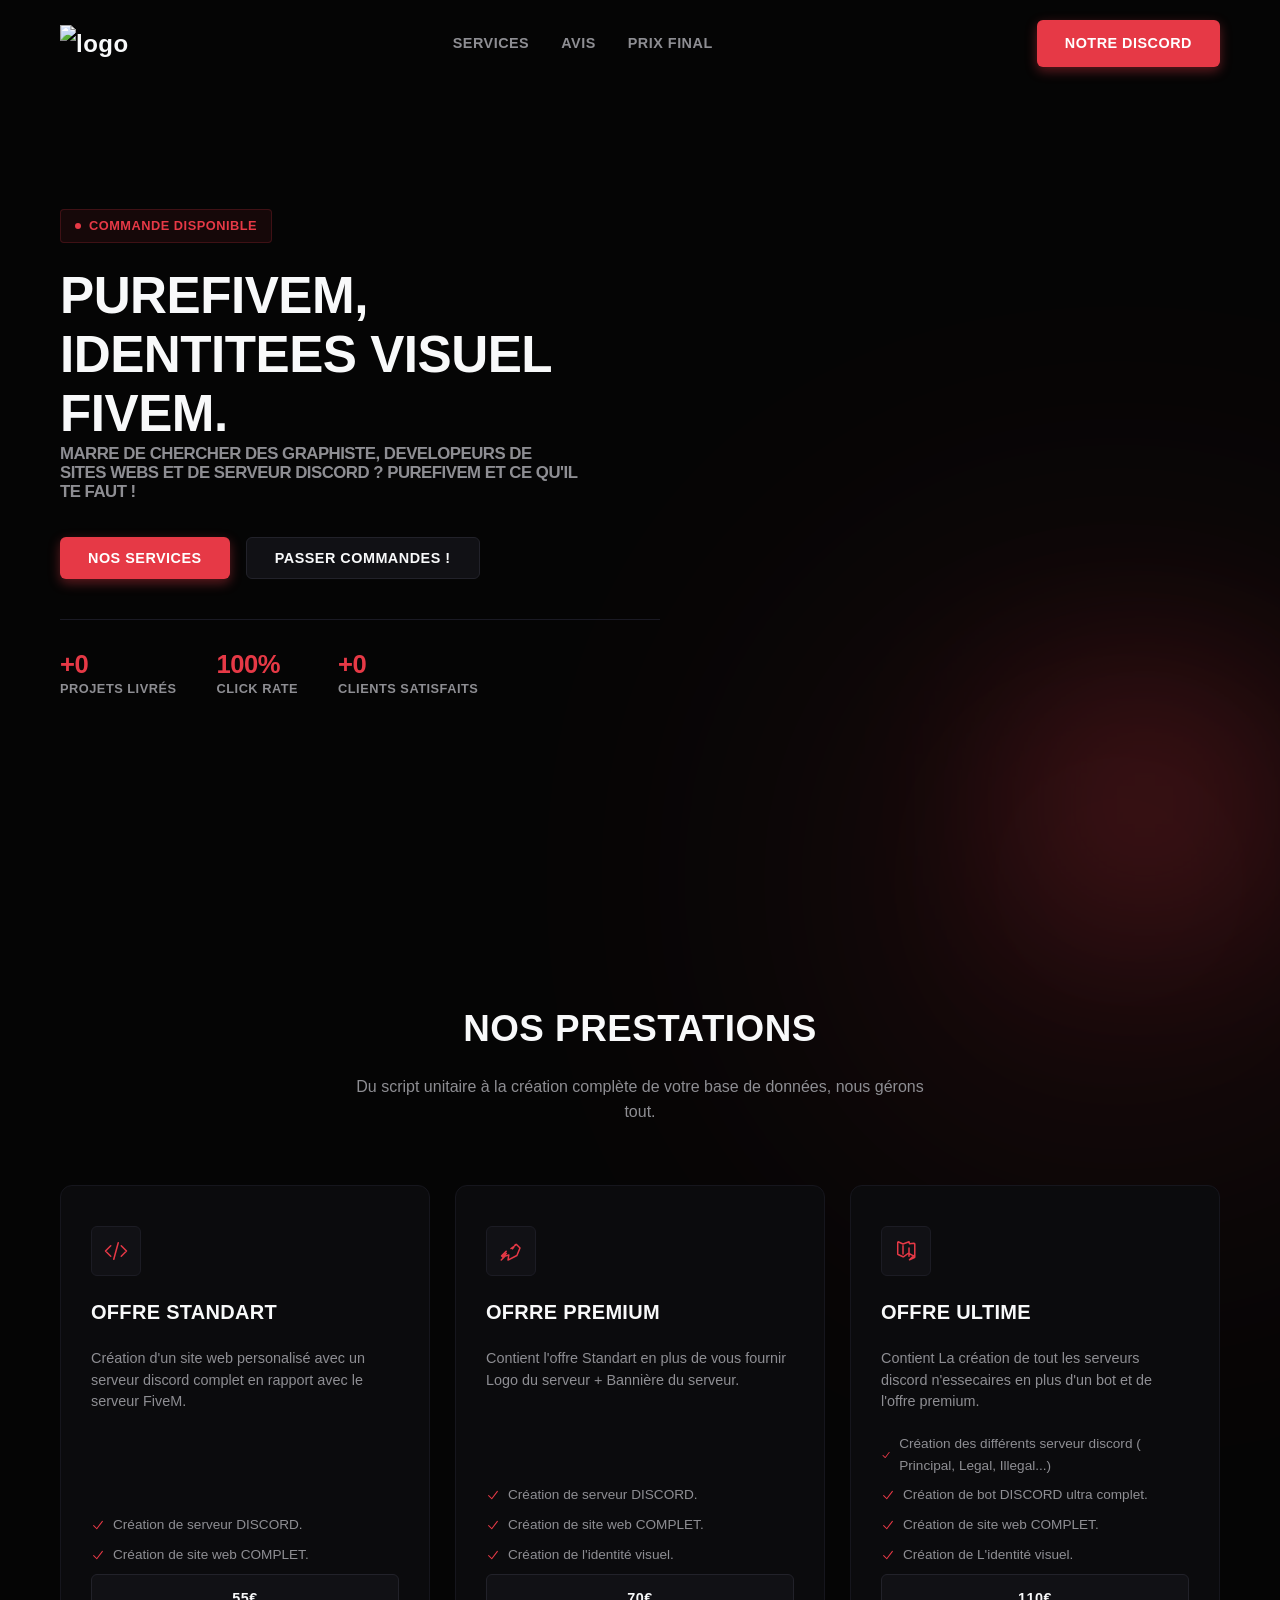
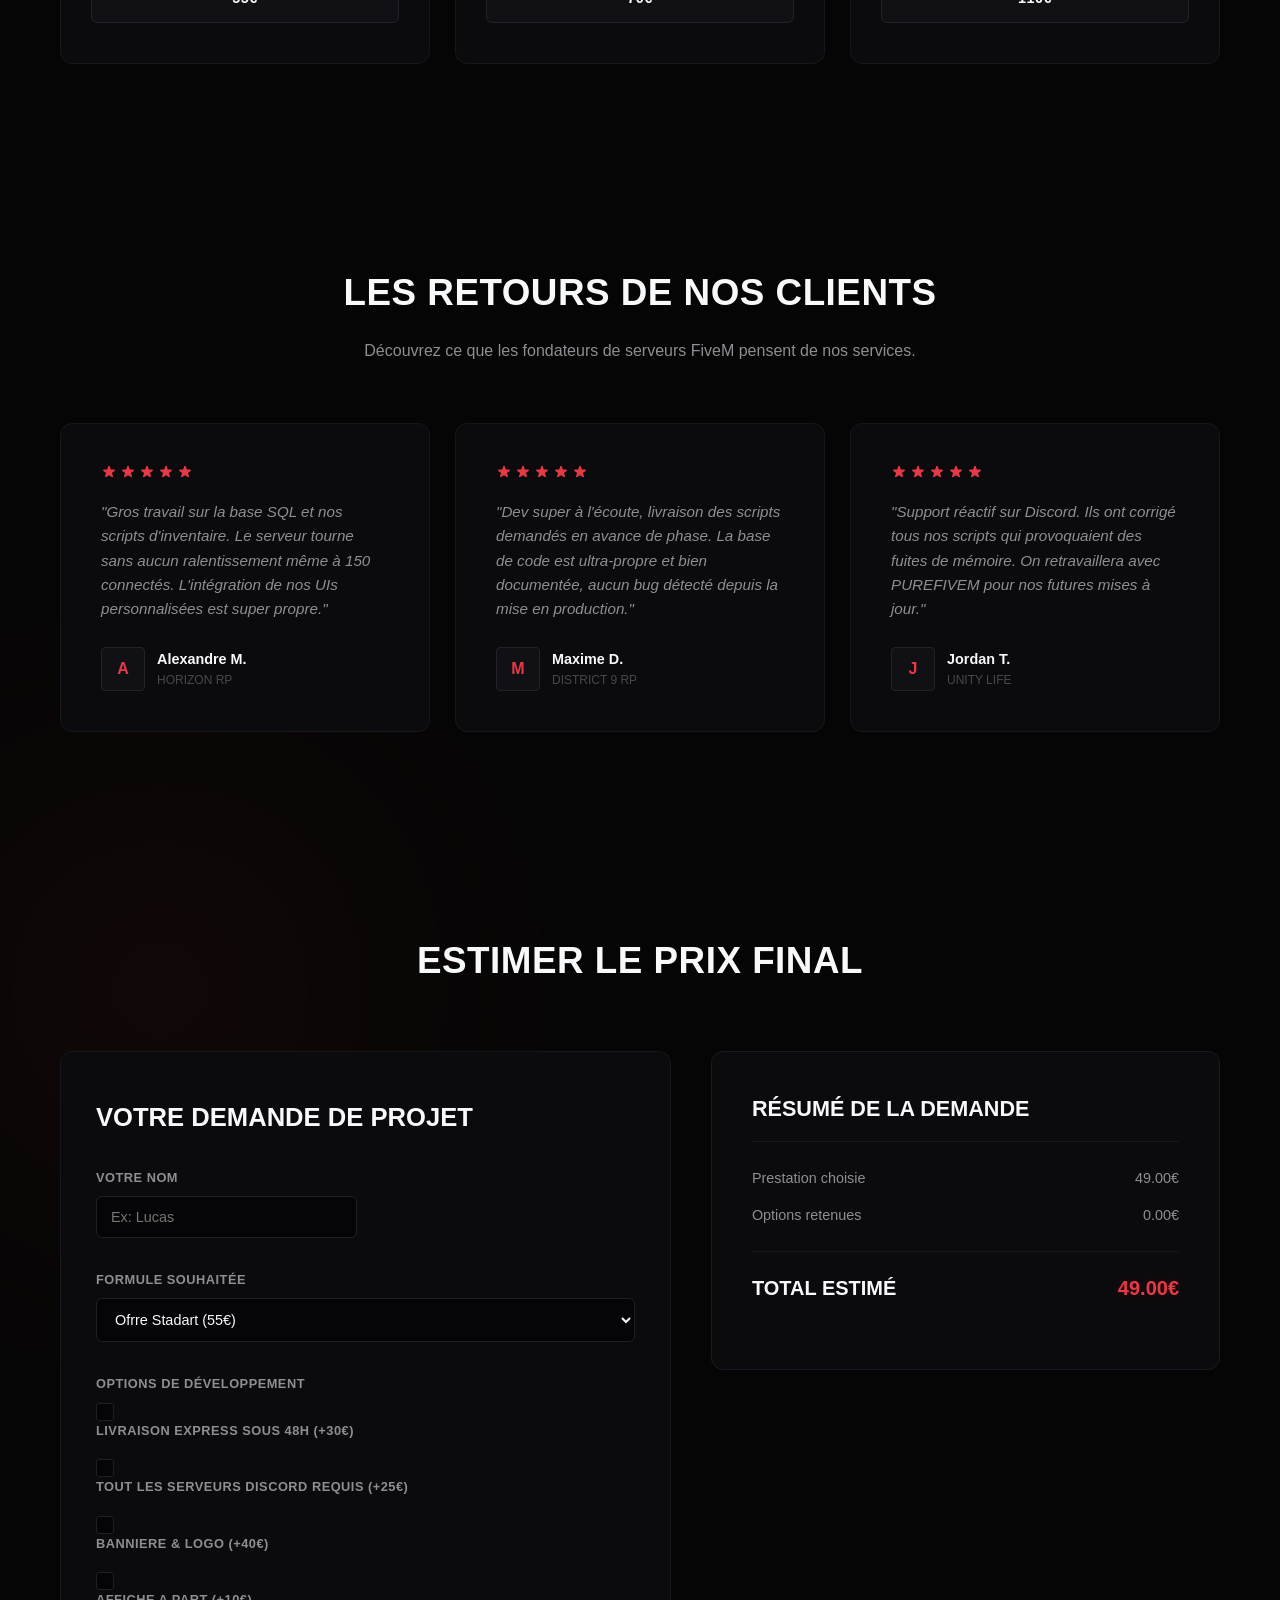
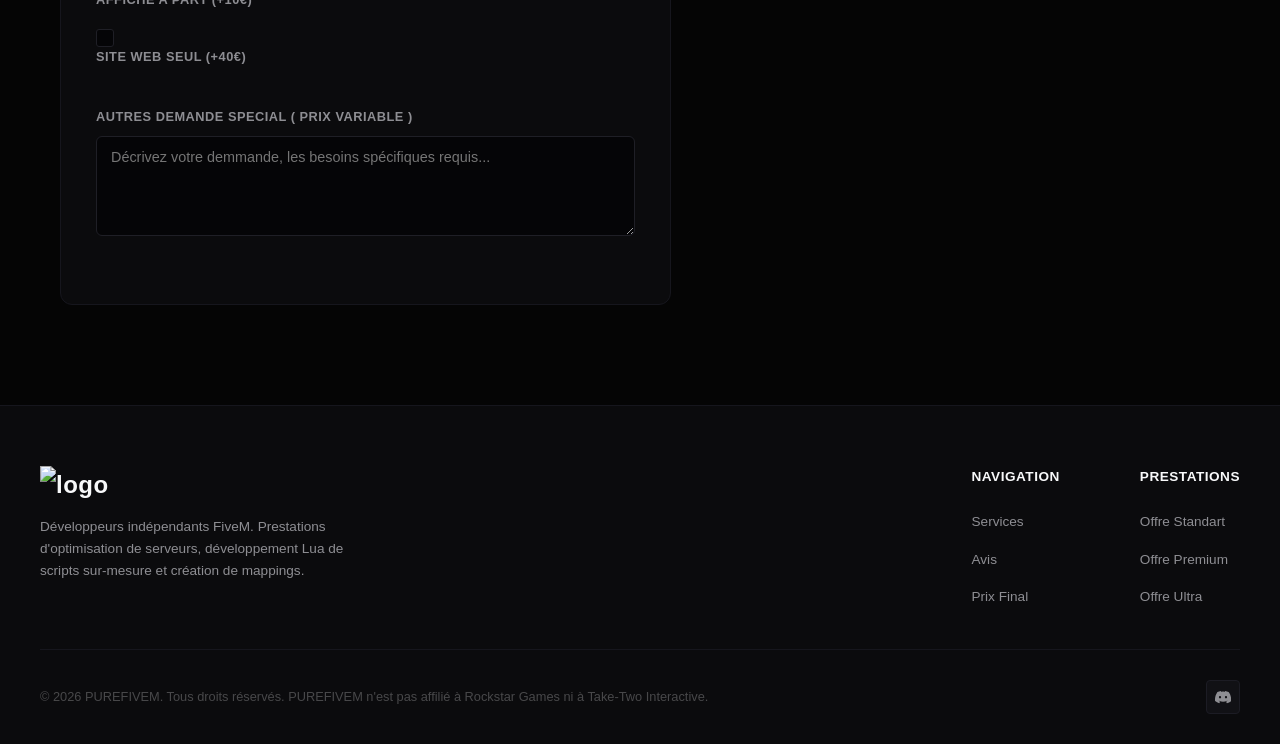
==== commit a50d4161: "Update index.html" ====
--- a/index.html
+++ b/index.html
@@ -5,7 +5,8 @@
   <meta charset="UTF-8">
   <meta name="viewport" content="width=device-width, initial-scale=1.0">
   <title>PUREFIVEM | Création d'identitée visuel de Serveurs FiveM</title>
-  <meta name="description" </head>
+  <link rel="stylesheet" href="style.css">
+</head>
 
 <body>
 
--- a/style.css
+++ b/style.css
@@ -0,0 +1,1258 @@
+@import url('https://fonts.googleapis.com/css2?family=Outfit:wght@300;400;500;600;700;800&display=swap');
+
+/* --- CUSTOM VARIABLES --- */
+:root {
+  --bg-primary: #050505;
+  --bg-secondary: #0b0b0d;
+  --bg-tertiary: #111115;
+  --accent-red: #e63946;
+  --accent-red-glow: rgba(230, 57, 70, 0.4);
+  --accent-red-hover: #ff4d5a;
+
+  --text-main: #f8f9fa;
+  --text-muted: #8e8e93;
+  --text-dark: #48484a;
+
+  --glass-bg: rgba(11, 11, 13, 0.85);
+  --glass-border: rgba(255, 255, 255, 0.05);
+  --glass-shine: rgba(255, 255, 255, 0.01);
+
+  --font-sans: 'Outfit', sans-serif;
+  --transition-smooth: all 0.3s cubic-bezier(0.25, 0.8, 0.25, 1);
+  --border-radius-sm: 6px;
+  --border-radius-md: 12px;
+  --border-radius-lg: 18px;
+}
+
+/* --- RESET & BASIC STYLES --- */
+*,
+*::before,
+*::after {
+  box-sizing: border-box;
+  margin: 0;
+  padding: 0;
+}
+
+html {
+  scroll-behavior: smooth;
+}
+
+body {
+  background-color: var(--bg-primary);
+  color: var(--text-main);
+  font-family: var(--font-sans);
+  line-height: 1.6;
+  overflow-x: hidden;
+  position: relative;
+}
+
+/* Red stealth glowing ambient lights */
+body::before {
+  content: '';
+  position: absolute;
+  width: 45vw;
+  height: 45vw;
+  border-radius: 50%;
+  filter: blur(160px);
+  z-index: -1;
+  opacity: 0.12;
+  pointer-events: none;
+  top: 15%;
+  right: -10%;
+  background: var(--accent-red);
+}
+
+body::after {
+  content: '';
+  position: absolute;
+  width: 35vw;
+  height: 35vw;
+  border-radius: 50%;
+  filter: blur(140px);
+  z-index: -1;
+  opacity: 0.08;
+  pointer-events: none;
+  top: 60%;
+  left: -5%;
+  background: var(--accent-red);
+}
+
+a {
+  text-decoration: none;
+  color: inherit;
+}
+
+ul {
+  list-style: none;
+}
+
+button,
+input,
+select,
+textarea {
+  font-family: inherit;
+  outline: none;
+}
+
+section {
+  padding: 100px 20px;
+  max-width: 1200px;
+  margin: 0 auto;
+  position: relative;
+}
+
+/* --- COMMON UTILITIES --- */
+.gradient-text {
+  background: linear-gradient(135deg, #fff 40%, var(--accent-red) 100%);
+  -webkit-background-clip: text;
+  -webkit-text-fill-color: transparent;
+  background-clip: text;
+}
+
+.gradient-accent-text {
+  background: linear-gradient(135deg, #ffffff 0%, var(--accent-red) 100%);
+  -webkit-background-clip: text;
+  -webkit-text-fill-color: transparent;
+  background-clip: text;
+}
+
+.section-header {
+  text-align: center;
+  margin-bottom: 60px;
+}
+
+.section-header h2 {
+  font-size: 2.3rem;
+  font-weight: 800;
+  margin-bottom: 15px;
+  letter-spacing: 0.5px;
+  text-transform: uppercase;
+}
+
+.section-header p {
+  color: var(--text-muted);
+  font-size: 1rem;
+  max-width: 600px;
+  margin: 0 auto;
+}
+
+.glass-panel {
+  background: var(--glass-bg);
+  border: 1px solid var(--glass-border);
+  border-radius: var(--border-radius-md);
+  position: relative;
+  overflow: hidden;
+}
+
+/* Buttons */
+.btn {
+  display: inline-flex;
+  align-items: center;
+  justify-content: center;
+  padding: 12px 28px;
+  border-radius: var(--border-radius-sm);
+  font-weight: 700;
+  font-size: 0.9rem;
+  text-transform: uppercase;
+  letter-spacing: 0.5px;
+  cursor: pointer;
+  transition: var(--transition-smooth);
+  border: none;
+  position: relative;
+}
+
+.btn-primary {
+  background-color: var(--accent-red);
+  color: #fff;
+  box-shadow: 0 4px 12px var(--accent-red-glow);
+}
+
+.btn-primary:hover {
+  background-color: var(--accent-red-hover);
+  transform: translateY(-2px);
+  box-shadow: 0 6px 18px rgba(230, 57, 70, 0.6);
+}
+
+.btn-secondary {
+  background: #111115;
+  color: var(--text-main);
+  border: 1px solid #22222a;
+}
+
+.btn-secondary:hover {
+  background: #181822;
+  border-color: var(--accent-red);
+  transform: translateY(-2px);
+}
+
+/* --- HEADER / NAVBAR --- */
+header {
+  position: fixed;
+  top: 0;
+  left: 0;
+  width: 100%;
+  z-index: 1000;
+  transition: var(--transition-smooth);
+  border-bottom: 1px solid transparent;
+}
+
+header.scrolled {
+  background: rgba(5, 5, 5, 0.9);
+  backdrop-filter: blur(10px);
+  -webkit-backdrop-filter: blur(10px);
+  border-bottom: 1px solid #16161c;
+  padding: 8px 0;
+}
+
+.navbar {
+  max-width: 1200px;
+  margin: 0 auto;
+  padding: 20px;
+  display: flex;
+  justify-content: space-between;
+  align-items: center;
+  transition: var(--transition-smooth);
+}
+
+header.scrolled .navbar {
+  padding: 10px 20px;
+}
+
+.logo {
+  font-size: 1.5rem;
+  font-weight: 800;
+  letter-spacing: 0.5px;
+  display: flex;
+  align-items: center;
+  gap: 6px;
+}
+
+.logo img {
+  height: 38px;
+  width: auto;
+  object-fit: contain;
+  display: block;
+}
+
+.logo span {
+  color: var(--accent-red);
+}
+
+.logo-dot {
+  width: 6px;
+  height: 6px;
+  background-color: var(--accent-red);
+  border-radius: 50%;
+  box-shadow: 0 0 6px var(--accent-red);
+}
+
+.nav-links {
+  display: flex;
+  align-items: center;
+  gap: 32px;
+}
+
+.nav-links a {
+  font-weight: 600;
+  font-size: 0.9rem;
+  color: var(--text-muted);
+  transition: var(--transition-smooth);
+  position: relative;
+  padding: 6px 0;
+  text-transform: uppercase;
+  letter-spacing: 0.5px;
+}
+
+.nav-links a::after {
+  content: '';
+  position: absolute;
+  bottom: 0;
+  left: 0;
+  width: 0;
+  height: 2px;
+  background-color: var(--accent-red);
+  transition: var(--transition-smooth);
+}
+
+.nav-links a:hover,
+.nav-links a.active {
+  color: var(--text-main);
+}
+
+.nav-links a:hover::after,
+.nav-links a.active::after {
+  width: 100%;
+}
+
+.nav-cta {
+  display: flex;
+  align-items: center;
+}
+
+.menu-toggle {
+  display: none;
+  background: none;
+  border: none;
+  cursor: pointer;
+  position: relative;
+  z-index: 1001;
+}
+
+.menu-toggle span {
+  display: block;
+  width: 22px;
+  height: 2px;
+  background-color: var(--text-main);
+  margin: 5px 0;
+  transition: var(--transition-smooth);
+}
+
+/* --- HERO SECTION --- */
+.hero {
+  min-height: 100vh;
+  display: flex;
+  align-items: center;
+  padding-top: 120px;
+  padding-bottom: 60px;
+  gap: 50px;
+}
+
+.hero-content {
+  flex: 1.1;
+  max-width: 600px;
+}
+
+.hero-tag {
+  display: inline-flex;
+  align-items: center;
+  gap: 8px;
+  background: rgba(230, 57, 70, 0.08);
+  border: 1px solid rgba(230, 57, 70, 0.2);
+  padding: 6px 14px;
+  border-radius: 4px;
+  font-size: 0.8rem;
+  font-weight: 700;
+  color: var(--accent-red);
+  margin-bottom: 24px;
+  text-transform: uppercase;
+  letter-spacing: 0.5px;
+}
+
+.hero-tag-dot {
+  width: 6px;
+  height: 6px;
+  background-color: var(--accent-red);
+  border-radius: 50%;
+  animation: pulse 1.5s infinite;
+}
+
+@keyframes pulse {
+  0% {
+    transform: scale(0.9);
+    opacity: 0.5;
+  }
+
+  50% {
+    transform: scale(1.2);
+    opacity: 1;
+  }
+
+  100% {
+    transform: scale(0.9);
+    opacity: 0.5;
+  }
+}
+
+.hero-content h1 {
+  font-size: 3.2rem;
+  font-weight: 800;
+  line-height: 1.15;
+  margin-bottom: 20px;
+  text-transform: uppercase;
+  letter-spacing: -0.5px;
+}
+
+.hero-content p {
+  font-size: 1.05rem;
+  color: var(--text-muted);
+  margin-bottom: 35px;
+  max-width: 520px;
+}
+
+.hero-actions {
+  display: flex;
+  gap: 16px;
+  margin-bottom: 40px;
+}
+
+.hero-stats {
+  display: flex;
+  gap: 40px;
+  border-top: 1px solid #1a1a24;
+  padding-top: 30px;
+}
+
+.stat-item h3 {
+  font-size: 1.6rem;
+  font-weight: 800;
+  margin-bottom: 2px;
+  color: var(--accent-red);
+}
+
+.stat-item p {
+  font-size: 0.8rem;
+  color: var(--text-muted);
+  text-transform: uppercase;
+  letter-spacing: 0.5px;
+}
+
+.hero-visual {
+  flex: 0.9;
+  display: flex;
+  justify-content: center;
+  align-items: center;
+  position: relative;
+}
+
+/* Sleek Gaming HUD/UI visual mockups instead of generic neon graphs */
+.hud-preview-wrapper {
+  position: relative;
+  width: 100%;
+  max-width: 420px;
+}
+
+.hud-panel {
+  width: 100%;
+  border-radius: var(--border-radius-md);
+  background: #0b0b0d;
+  border: 1px solid #1a1a22;
+  box-shadow: 0 15px 40px rgba(0, 0, 0, 0.8);
+  overflow: hidden;
+}
+
+.hud-header {
+  background: #111115;
+  padding: 12px 18px;
+  display: flex;
+  justify-content: space-between;
+  align-items: center;
+  border-bottom: 1px solid #1a1a22;
+}
+
+.hud-header-title {
+  font-size: 0.75rem;
+  font-weight: 700;
+  text-transform: uppercase;
+  letter-spacing: 1px;
+  color: var(--text-muted);
+  display: flex;
+  align-items: center;
+  gap: 6px;
+}
+
+.hud-header-title::before {
+  content: '';
+  width: 5px;
+  height: 5px;
+  background-color: var(--accent-red);
+  border-radius: 50%;
+}
+
+.hud-status {
+  font-size: 0.75rem;
+  font-weight: 700;
+  color: #27c93f;
+  text-transform: uppercase;
+}
+
+.hud-body {
+  padding: 24px;
+  display: flex;
+  flex-direction: column;
+  gap: 16px;
+}
+
+.hud-item {
+  display: flex;
+  justify-content: space-between;
+  align-items: center;
+  background: #111115;
+  padding: 12px 16px;
+  border-radius: var(--border-radius-sm);
+  border: 1px solid #16161d;
+}
+
+.hud-label-group {
+  display: flex;
+  align-items: center;
+  gap: 10px;
+}
+
+.hud-icon-red {
+  color: var(--accent-red);
+  display: flex;
+  align-items: center;
+}
+
+.hud-label {
+  font-size: 0.85rem;
+  font-weight: 600;
+  text-transform: uppercase;
+  letter-spacing: 0.5px;
+}
+
+.hud-value {
+  font-size: 0.9rem;
+  font-weight: 700;
+}
+
+/* Custom visual HUD sub-bar indicator */
+.hud-progress-bar {
+  width: 100%;
+  height: 4px;
+  background: #1a1a24;
+  border-radius: 2px;
+  overflow: hidden;
+  margin-top: 6px;
+}
+
+.hud-progress-fill {
+  height: 100%;
+  background: var(--accent-red);
+  border-radius: 2px;
+}
+
+.hud-glow {
+  position: absolute;
+  width: 250px;
+  height: 250px;
+  background: var(--accent-red);
+  filter: blur(90px);
+  z-index: -1;
+  opacity: 0.2;
+  bottom: -30px;
+  right: -30px;
+}
+
+/* --- SERVICES SECTION --- */
+.services-grid {
+  display: grid;
+  grid-template-columns: repeat(auto-fit, minmax(280px, 1fr));
+  gap: 25px;
+}
+
+.service-card {
+  padding: 40px 30px;
+  background: #0b0b0d;
+  border: 1px solid #16161d;
+  border-radius: var(--border-radius-md);
+  transition: var(--transition-smooth);
+  display: flex;
+  flex-direction: column;
+  gap: 20px;
+}
+
+.service-card:hover {
+  transform: translateY(-4px);
+  border-color: var(--accent-red);
+  box-shadow: 0 8px 24px rgba(230, 57, 70, 0.08);
+}
+
+.service-icon {
+  width: 50px;
+  height: 50px;
+  background: #111115;
+  border: 1px solid #1c1c24;
+  border-radius: var(--border-radius-sm);
+  display: flex;
+  align-items: center;
+  justify-content: center;
+  color: var(--accent-red);
+  transition: var(--transition-smooth);
+}
+
+.service-card:hover .service-icon {
+  background: var(--accent-red);
+  color: #fff;
+  transform: scale(1.05);
+}
+
+.service-card h3 {
+  font-size: 1.25rem;
+  font-weight: 700;
+  text-transform: uppercase;
+  letter-spacing: 0.3px;
+}
+
+.service-card p {
+  color: var(--text-muted);
+  font-size: 0.9rem;
+  line-height: 1.5;
+}
+
+.service-features {
+  margin-top: auto;
+  display: flex;
+  flex-direction: column;
+  gap: 8px;
+}
+
+.service-feature-item {
+  display: flex;
+  align-items: center;
+  gap: 8px;
+  font-size: 0.85rem;
+  color: var(--text-muted);
+}
+
+.service-feature-item svg {
+  color: var(--accent-red);
+  width: 14px;
+  height: 14px;
+}
+
+/* --- TARIFS SECTION --- */
+.pricing-grid {
+  display: grid;
+  grid-template-columns: repeat(auto-fit, minmax(320px, 1fr));
+  gap: 30px;
+  align-items: stretch;
+}
+
+.pricing-card {
+  padding: 50px 40px;
+  background: #0b0b0d;
+  border: 1px solid #16161d;
+  border-radius: var(--border-radius-md);
+  display: flex;
+  flex-direction: column;
+  transition: var(--transition-smooth);
+}
+
+.pricing-card.popular {
+  border-color: var(--accent-red);
+  box-shadow: 0 10px 30px rgba(230, 57, 70, 0.12);
+  transform: scale(1.02);
+}
+
+.pricing-card.popular::after {
+  content: 'Populaire';
+  position: absolute;
+  top: 25px;
+  right: 25px;
+  background: var(--accent-red);
+  color: #fff;
+  font-size: 0.7rem;
+  font-weight: 700;
+  text-transform: uppercase;
+  padding: 3px 10px;
+  border-radius: 4px;
+  letter-spacing: 0.5px;
+}
+
+.pricing-header h3 {
+  font-size: 1.4rem;
+  font-weight: 700;
+  margin-bottom: 8px;
+  text-transform: uppercase;
+}
+
+.pricing-header p {
+  color: var(--text-muted);
+  font-size: 0.85rem;
+  margin-bottom: 25px;
+}
+
+.pricing-price {
+  font-size: 2.8rem;
+  font-weight: 800;
+  margin-bottom: 25px;
+  display: flex;
+  align-items: baseline;
+  color: var(--text-main);
+}
+
+.pricing-price span {
+  font-size: 0.95rem;
+  color: var(--text-muted);
+  font-weight: 500;
+  margin-left: 5px;
+}
+
+.pricing-features {
+  margin-bottom: 35px;
+  display: flex;
+  flex-direction: column;
+  gap: 14px;
+  flex-grow: 1;
+}
+
+.pricing-feature {
+  display: flex;
+  align-items: center;
+  gap: 10px;
+  font-size: 0.9rem;
+}
+
+.pricing-feature.disabled {
+  color: var(--text-dark);
+}
+
+.pricing-feature svg {
+  flex-shrink: 0;
+  width: 14px;
+  height: 14px;
+}
+
+.pricing-feature:not(.disabled) svg {
+  color: var(--accent-red);
+}
+
+.pricing-feature.disabled svg {
+  color: var(--text-dark);
+}
+
+.pricing-card .btn {
+  width: 100%;
+}
+
+.pricing-card:hover {
+  transform: translateY(-4px);
+  border-color: rgba(230, 57, 70, 0.4);
+}
+
+.pricing-card.popular:hover {
+  border-color: var(--accent-red);
+  transform: translateY(-4px) scale(1.02);
+}
+
+/* --- AVIS SECTION --- */
+.reviews-grid {
+  display: grid;
+  grid-template-columns: repeat(auto-fit, minmax(320px, 1fr));
+  gap: 25px;
+}
+
+.review-card {
+  padding: 40px;
+  background: #0b0b0d;
+  border: 1px solid #16161d;
+  border-radius: var(--border-radius-md);
+  transition: var(--transition-smooth);
+}
+
+.review-card:hover {
+  transform: translateY(-4px);
+  border-color: rgba(255, 255, 255, 0.1);
+}
+
+.review-stars {
+  display: flex;
+  gap: 3px;
+  color: var(--accent-red);
+  margin-bottom: 20px;
+}
+
+.review-stars svg {
+  width: 16px;
+  height: 16px;
+}
+
+.review-text {
+  font-style: italic;
+  color: var(--text-muted);
+  margin-bottom: 25px;
+  font-size: 0.95rem;
+  line-height: 1.6;
+}
+
+.review-author {
+  display: flex;
+  align-items: center;
+  gap: 12px;
+}
+
+.author-avatar {
+  width: 44px;
+  height: 44px;
+  border-radius: 4px;
+  background: var(--bg-tertiary);
+  border: 1px solid #22222a;
+  display: flex;
+  align-items: center;
+  justify-content: center;
+  font-weight: 700;
+  color: var(--accent-red);
+}
+
+.author-info h4 {
+  font-size: 0.9rem;
+  font-weight: 600;
+}
+
+.author-info p {
+  font-size: 0.75rem;
+  color: var(--text-dark);
+  text-transform: uppercase;
+}
+
+/* --- PASSER COMMANDE SECTION --- */
+.order-container {
+  display: grid;
+  grid-template-columns: 1.2fr 1fr;
+  gap: 40px;
+  align-items: flex-start;
+}
+
+.order-form-panel {
+  padding: 45px 35px;
+  background: #0b0b0d;
+  border: 1px solid #16161d;
+}
+
+.order-form-panel h3 {
+  font-size: 1.6rem;
+  font-weight: 700;
+  margin-bottom: 30px;
+  text-transform: uppercase;
+}
+
+.form-grid {
+  display: grid;
+  grid-template-columns: 1fr 1fr;
+  gap: 16px;
+}
+
+.form-group {
+  margin-bottom: 16px;
+}
+
+.form-group.full-width {
+  grid-column: 1 / span 2;
+}
+
+.form-group label {
+  display: block;
+  font-size: 0.8rem;
+  font-weight: 700;
+  color: var(--text-muted);
+  margin-bottom: 8px;
+  text-transform: uppercase;
+  letter-spacing: 0.5px;
+}
+
+.form-control {
+  width: 100%;
+  background: #050507;
+  border: 1px solid #1f1f26;
+  border-radius: var(--border-radius-sm);
+  padding: 12px 14px;
+  color: var(--text-main);
+  font-size: 0.9rem;
+  transition: var(--transition-smooth);
+}
+
+.form-control:focus {
+  border-color: var(--accent-red);
+  background: #08080a;
+  box-shadow: 0 0 8px rgba(230, 57, 70, 0.25);
+}
+
+textarea.form-control {
+  resize: vertical;
+  min-height: 100px;
+}
+
+/* Custom checkbox / switches style */
+.checkbox-group {
+  display: flex;
+  flex-direction: column;
+  gap: 10px;
+  margin-top: 8px;
+}
+
+.checkbox-label {
+  display: flex;
+  align-items: center;
+  gap: 10px;
+  cursor: pointer;
+  font-size: 0.9rem;
+}
+
+.checkbox-label input {
+  display: none;
+}
+
+.checkbox-custom {
+  width: 18px;
+  height: 18px;
+  border: 1px solid #1f1f26;
+  border-radius: 3px;
+  background: #050507;
+  display: flex;
+  align-items: center;
+  justify-content: center;
+  transition: var(--transition-smooth);
+  color: transparent;
+}
+
+.checkbox-label input:checked+.checkbox-custom {
+  background: var(--accent-red);
+  border-color: var(--accent-red);
+  color: #fff;
+  box-shadow: 0 0 8px var(--accent-red-glow);
+}
+
+.checkbox-custom svg {
+  width: 11px;
+  height: 11px;
+}
+
+.order-summary-panel {
+  padding: 40px;
+  background: #0b0b0d;
+  border: 1px solid #1a1a24;
+  border-radius: var(--border-radius-md);
+}
+
+.order-summary-panel h3 {
+  font-size: 1.35rem;
+  font-weight: 700;
+  margin-bottom: 25px;
+  border-bottom: 1px solid #16161d;
+  padding-bottom: 15px;
+  text-transform: uppercase;
+}
+
+.summary-details {
+  display: flex;
+  flex-direction: column;
+  gap: 14px;
+  margin-bottom: 25px;
+}
+
+.summary-row {
+  display: flex;
+  justify-content: space-between;
+  font-size: 0.9rem;
+  color: var(--text-muted);
+}
+
+.summary-row.total {
+  border-top: 1px solid #16161d;
+  padding-top: 20px;
+  margin-top: 10px;
+  font-size: 1.25rem;
+  font-weight: 800;
+  color: var(--text-main);
+  text-transform: uppercase;
+}
+
+.summary-row.total .total-price {
+  color: var(--accent-red);
+  text-shadow: 0 0 10px rgba(230, 57, 70, 0.2);
+}
+
+.summary-note {
+  font-size: 0.75rem;
+  color: var(--text-muted);
+  display: flex;
+  align-items: flex-start;
+  gap: 6px;
+}
+
+.summary-note svg {
+  flex-shrink: 0;
+  width: 13px;
+  height: 13px;
+  color: var(--accent-red);
+  margin-top: 2px;
+}
+
+/* Success modal or overlay */
+.success-overlay {
+  position: fixed;
+  inset: 0;
+  background: rgba(0, 0, 0, 0.95);
+  backdrop-filter: blur(5px);
+  z-index: 2000;
+  display: flex;
+  align-items: center;
+  justify-content: center;
+  opacity: 0;
+  pointer-events: none;
+  transition: var(--transition-smooth);
+}
+
+.success-overlay.active {
+  opacity: 1;
+  pointer-events: all;
+}
+
+.success-card {
+  max-width: 420px;
+  width: 90%;
+  padding: 45px 35px;
+  text-align: center;
+  background: #0b0b0d;
+  border: 1px solid #1a1a24;
+  transform: translateY(20px);
+  transition: var(--transition-smooth);
+}
+
+.success-overlay.active .success-card {
+  transform: translateY(0);
+}
+
+.success-icon {
+  width: 70px;
+  height: 70px;
+  background: rgba(39, 201, 63, 0.05);
+  border: 1px solid #27c93f;
+  border-radius: 4px;
+  display: flex;
+  align-items: center;
+  justify-content: center;
+  color: #27c93f;
+  font-size: 2.2rem;
+  margin: 0 auto 20px;
+}
+
+.success-card h3 {
+  font-size: 1.6rem;
+  font-weight: 800;
+  margin-bottom: 12px;
+  text-transform: uppercase;
+}
+
+.success-card p {
+  color: var(--text-muted);
+  margin-bottom: 25px;
+  font-size: 0.9rem;
+}
+
+/* --- FOOTER --- */
+footer {
+  background-color: #0b0b0d;
+  border-top: 1px solid #16161d;
+  padding: 60px 20px 30px;
+}
+
+.footer-content {
+  max-width: 1200px;
+  margin: 0 auto;
+  display: flex;
+  justify-content: space-between;
+  flex-wrap: wrap;
+  gap: 40px;
+  margin-bottom: 40px;
+}
+
+.footer-brand {
+  max-width: 320px;
+}
+
+.footer-brand p {
+  color: var(--text-muted);
+  font-size: 0.85rem;
+  margin-top: 12px;
+}
+
+.footer-links {
+  display: flex;
+  gap: 80px;
+}
+
+.footer-col h4 {
+  font-size: 0.85rem;
+  font-weight: 700;
+  text-transform: uppercase;
+  margin-bottom: 20px;
+  letter-spacing: 0.5px;
+  color: var(--text-main);
+}
+
+.footer-col ul {
+  display: flex;
+  flex-direction: column;
+  gap: 12px;
+}
+
+.footer-col a {
+  color: var(--text-muted);
+  font-size: 0.85rem;
+  transition: var(--transition-smooth);
+}
+
+.footer-col a:hover {
+  color: var(--accent-red);
+  padding-left: 2px;
+}
+
+.footer-bottom {
+  max-width: 1200px;
+  margin: 0 auto;
+  border-top: 1px solid #16161d;
+  padding-top: 30px;
+  display: flex;
+  justify-content: space-between;
+  align-items: center;
+  flex-wrap: wrap;
+  gap: 20px;
+  font-size: 0.8rem;
+  color: var(--text-dark);
+}
+
+.social-links {
+  display: flex;
+  gap: 12px;
+}
+
+.social-icon {
+  width: 34px;
+  height: 34px;
+  background: #111115;
+  border: 1px solid #1c1c24;
+  border-radius: 4px;
+  display: flex;
+  align-items: center;
+  justify-content: center;
+  color: var(--text-muted);
+  transition: var(--transition-smooth);
+}
+
+.social-icon:hover {
+  color: var(--accent-red);
+  background: rgba(230, 57, 70, 0.05);
+  border-color: rgba(230, 57, 70, 0.3);
+  transform: translateY(-2px);
+}
+
+/* --- RESPONSIVE DESIGN --- */
+@media (max-width: 992px) {
+  section {
+    padding: 80px 20px;
+  }
+
+  .hero {
+    flex-direction: column;
+    text-align: center;
+    padding-top: 140px;
+    gap: 40px;
+  }
+
+  .hero-content {
+    max-width: 100%;
+    display: flex;
+    flex-direction: column;
+    align-items: center;
+  }
+
+  .hero-content p {
+    margin-left: auto;
+    margin-right: auto;
+  }
+
+  .hero-actions {
+    justify-content: center;
+  }
+
+  .hero-stats {
+    justify-content: center;
+  }
+
+  .order-container {
+    grid-template-columns: 1fr;
+    gap: 30px;
+  }
+}
+
+@media (max-width: 768px) {
+  .section-header h2 {
+    font-size: 1.8rem;
+  }
+
+  .hero-content h1 {
+    font-size: 2.3rem;
+  }
+
+  .menu-toggle {
+    display: block;
+  }
+
+  .nav-links {
+    position: fixed;
+    top: 0;
+    right: -100%;
+    width: 260px;
+    height: 100vh;
+    background: #050507;
+    border-left: 1px solid #1c1c24;
+    flex-direction: column;
+    justify-content: center;
+    align-items: center;
+    gap: 30px;
+    transition: var(--transition-smooth);
+    z-index: 1000;
+  }
+
+  .nav-links.active {
+    right: 0;
+  }
+
+  .menu-toggle.active span:nth-child(1) {
+    transform: rotate(45deg) translate(5px, 5px);
+  }
+
+  .menu-toggle.active span:nth-child(2) {
+    opacity: 0;
+  }
+
+  .menu-toggle.active span:nth-child(3) {
+    transform: rotate(-45deg) translate(5px, -5px);
+  }
+
+  .nav-cta {
+    display: none;
+  }
+
+  .nav-links .btn {
+    display: flex;
+  }
+
+  .form-grid {
+    grid-template-columns: 1fr;
+  }
+
+  .form-group.full-width {
+    grid-column: 1;
+  }
+
+  .footer-links {
+    gap: 40px;
+    width: 100%;
+    justify-content: space-between;
+  }
+}
+
+@media (max-width: 480px) {
+  .hero-stats {
+    flex-direction: column;
+    gap: 15px;
+    align-items: center;
+  }
+
+  .hero-actions {
+    flex-direction: column;
+    width: 100%;
+  }
+
+  .hero-actions .btn {
+    width: 100%;
+  }
+
+  .footer-links {
+    flex-direction: column;
+    gap: 25px;
+  }
+}
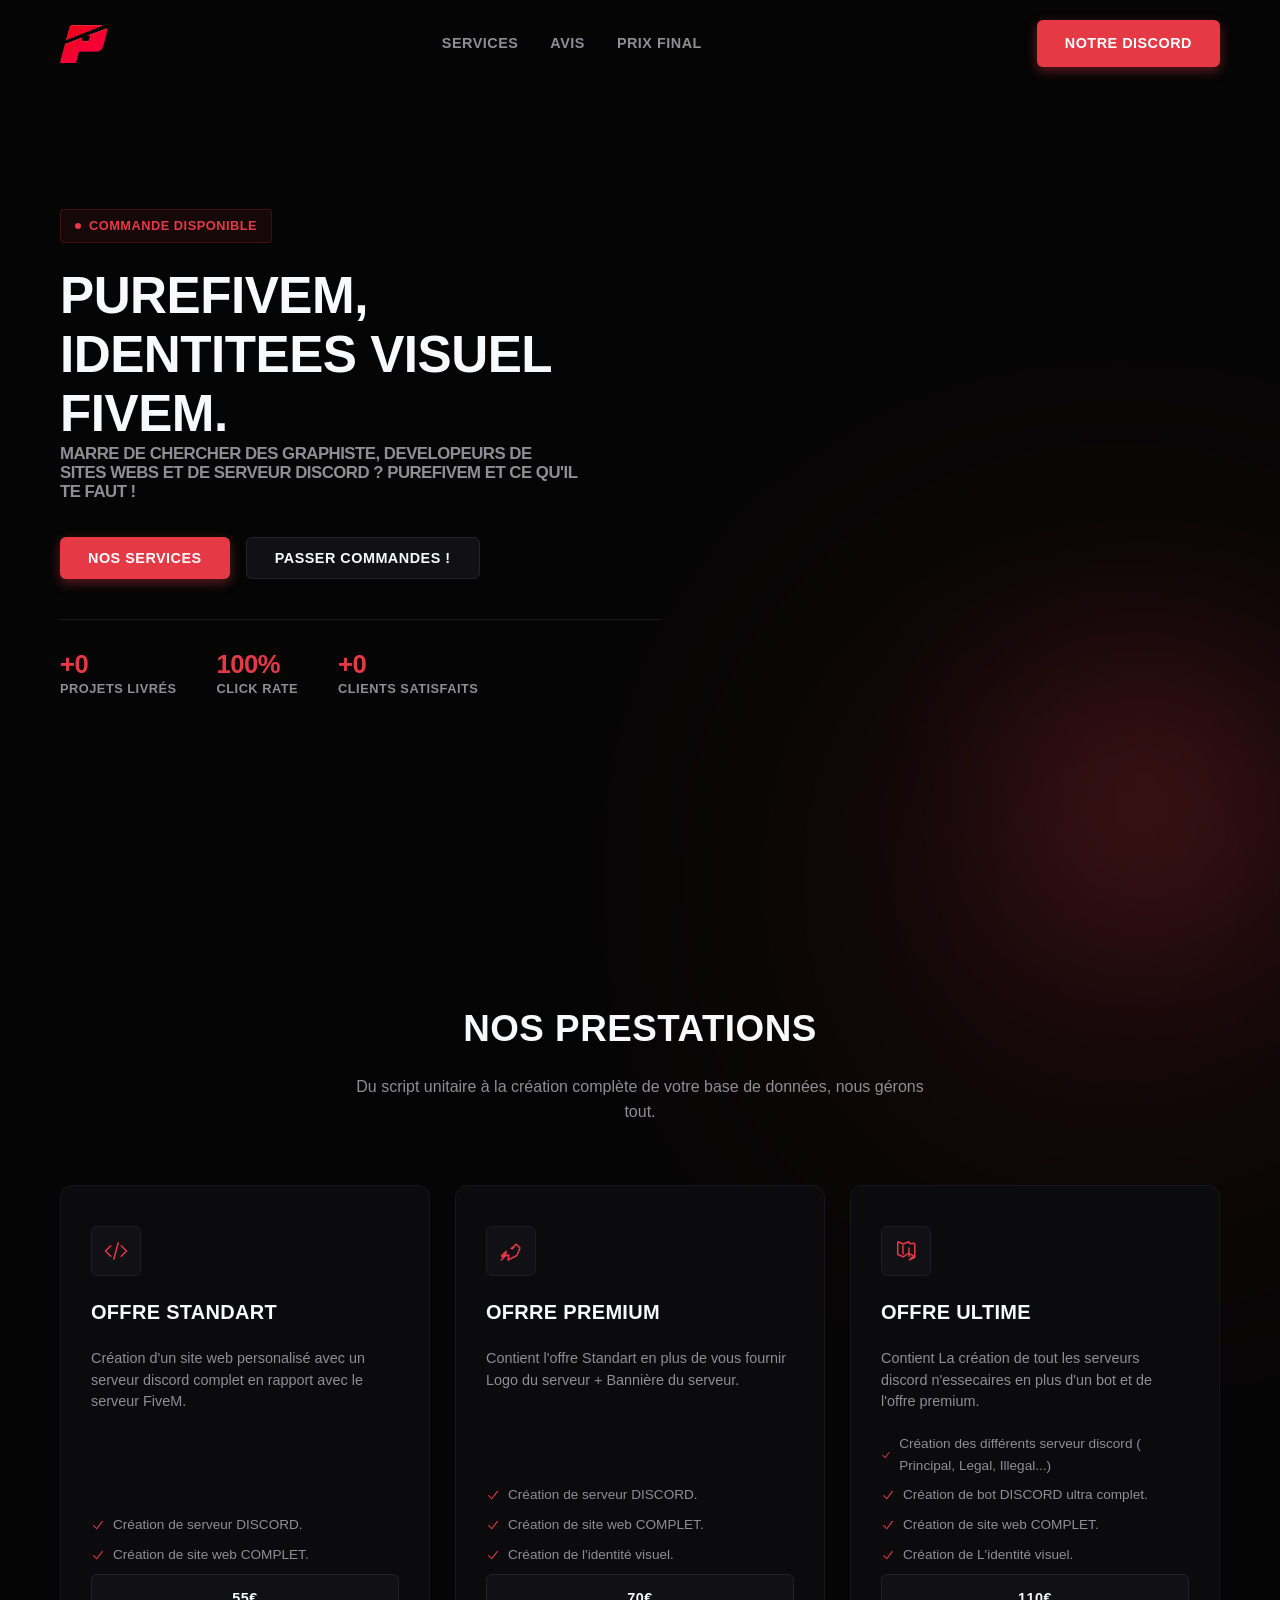
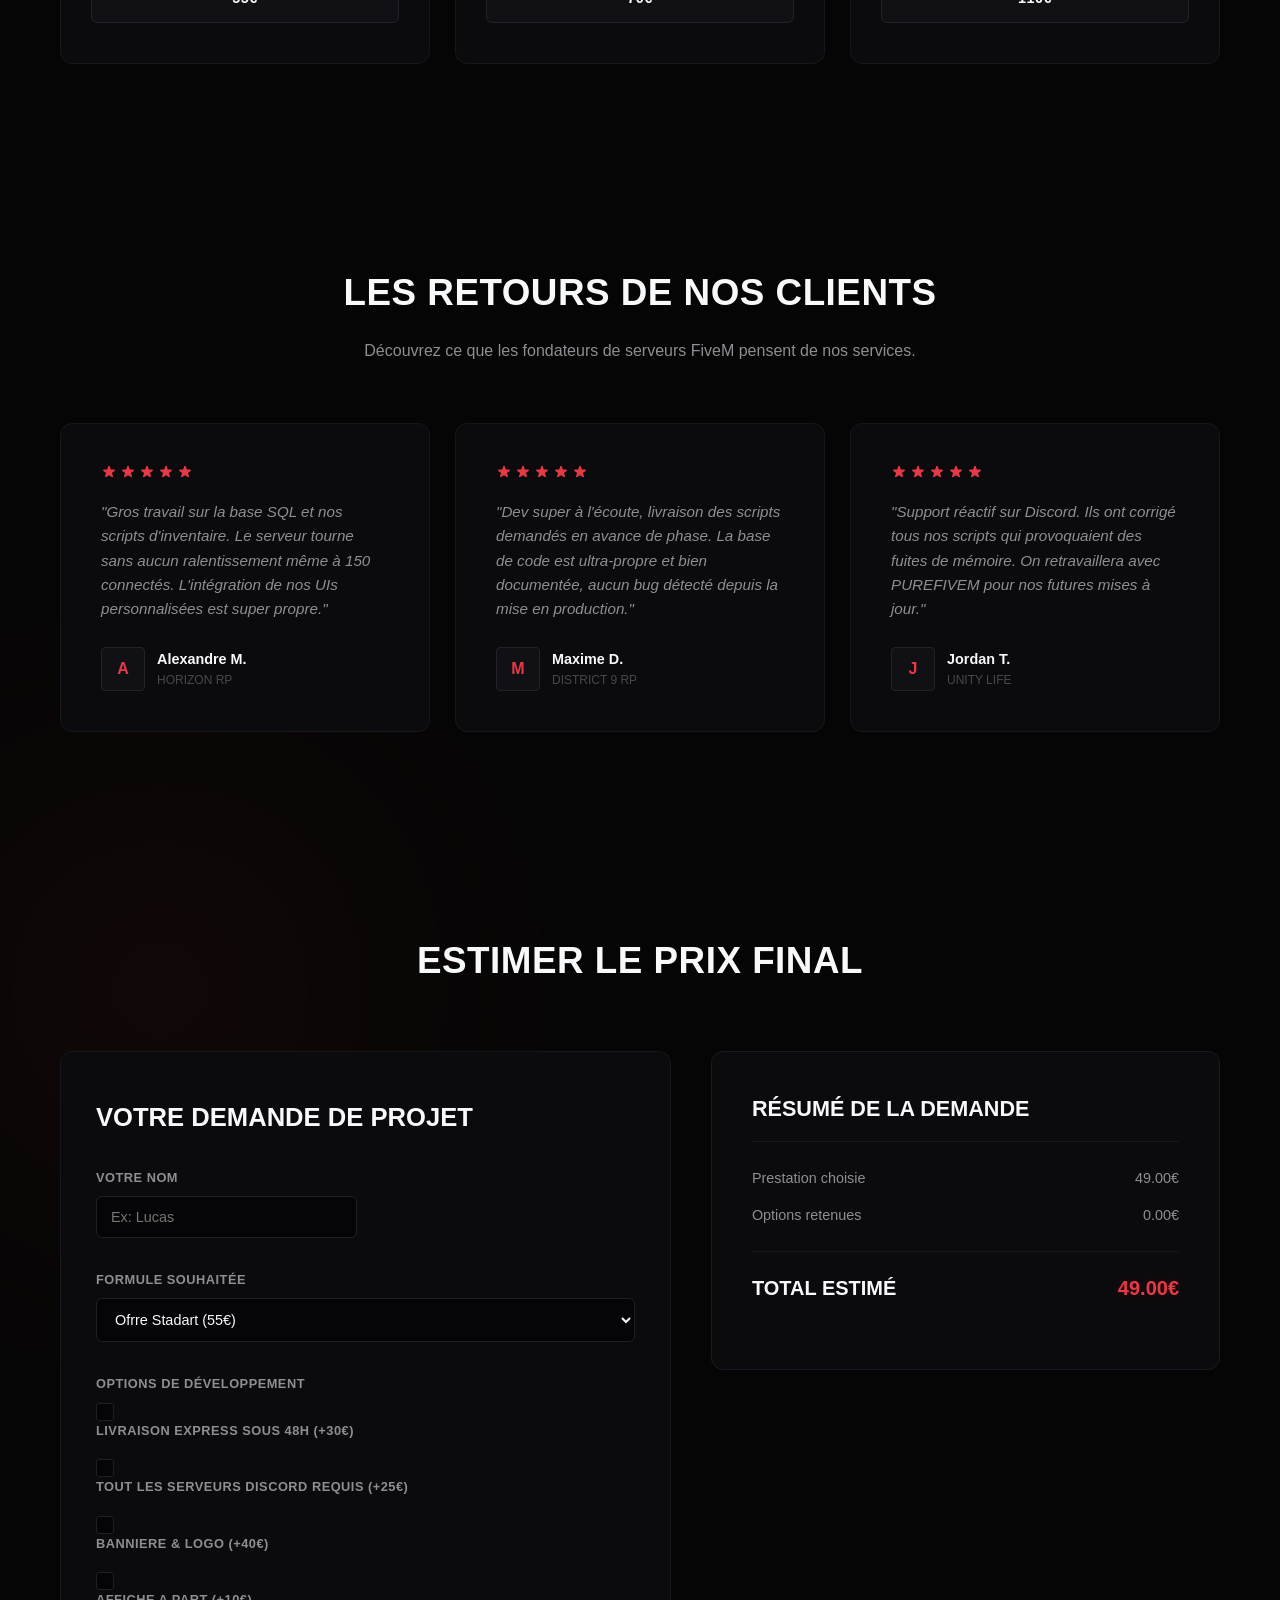
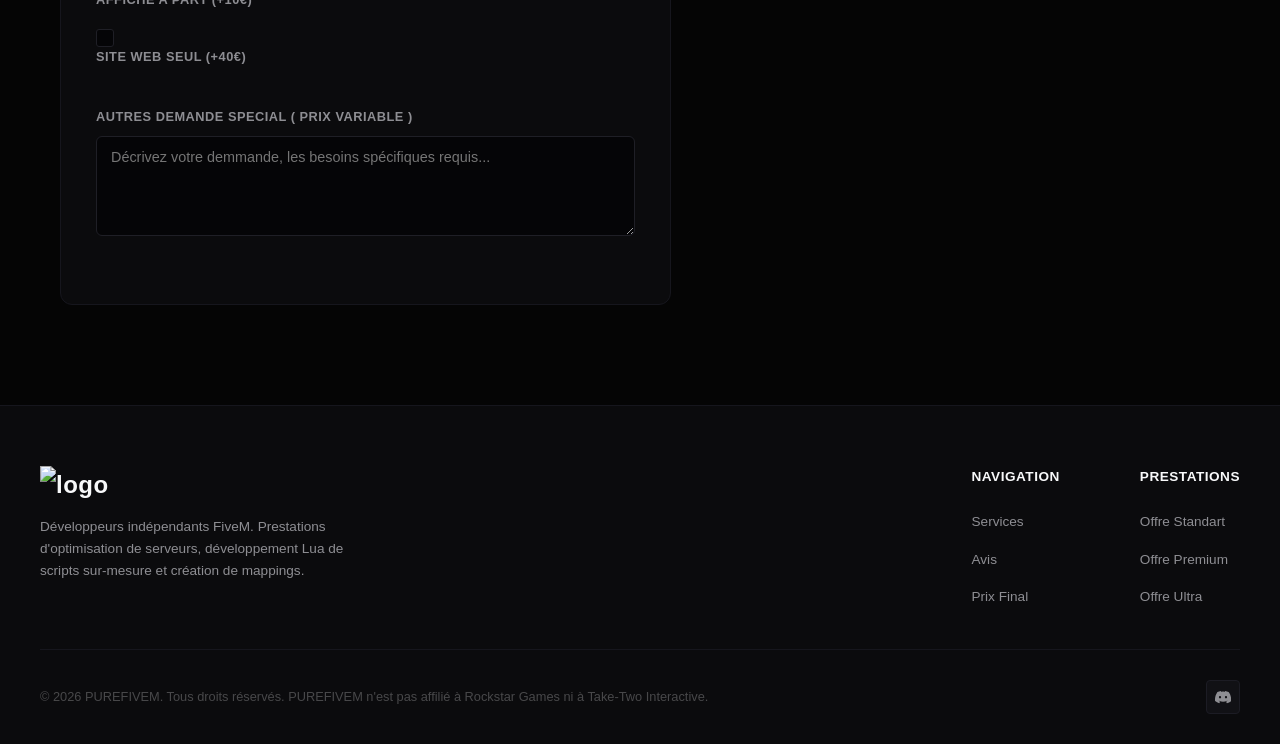
==== commit 270dedcf: "Update index.html" ====
--- a/index.html
+++ b/index.html
@@ -14,7 +14,7 @@
   <header id="header">
     <div class="navbar">
       <a href="#" class="logo">
-        <img src="Image/p.png" alt="logo">
+        <img src="p.png" alt="logo">
 
       </a>
 
@@ -474,7 +474,7 @@
     <div class="footer-content">
       <div class="footer-brand">
         <a href="#" class="logo">
-          <img src="Image/p.png" alt="logo">
+          <img src=".png" alt="logo">
 
         </a>
         <p>Développeurs indépendants FiveM. Prestations d'optimisation de serveurs, développement Lua de scripts
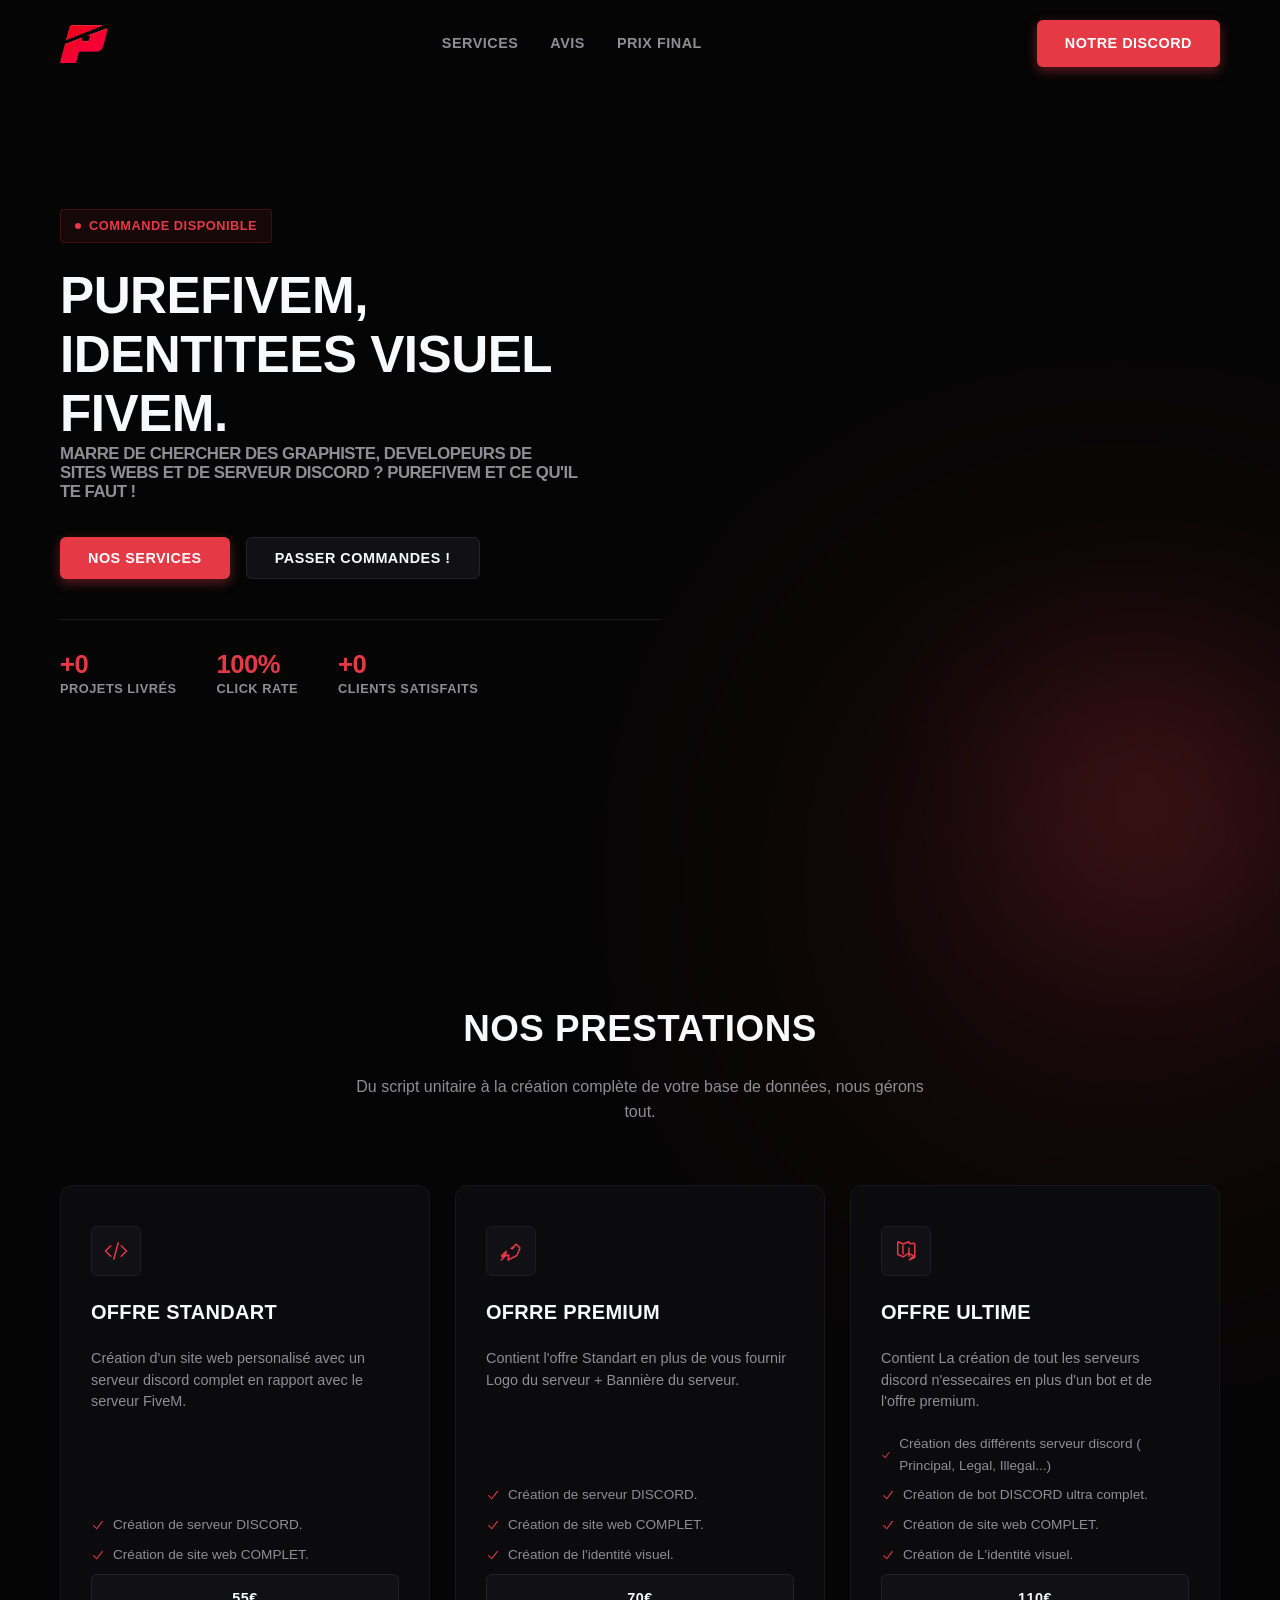
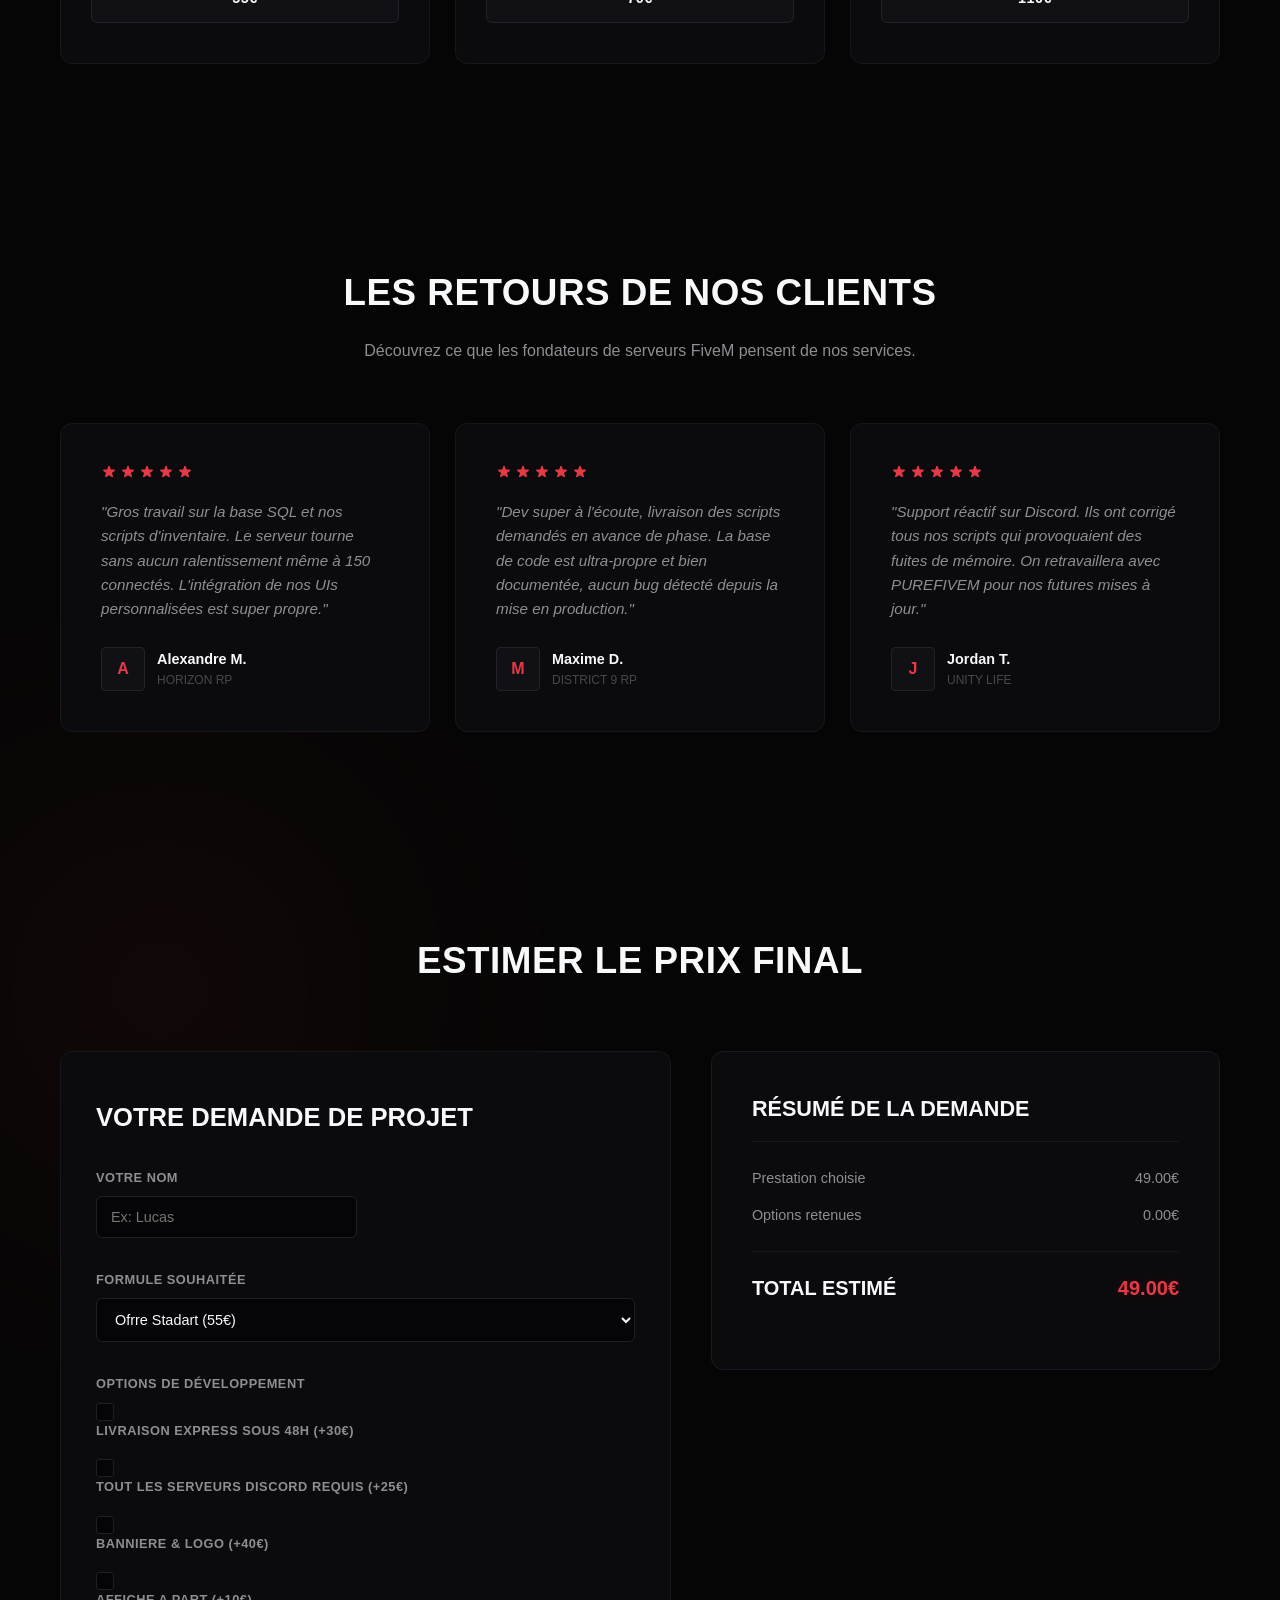
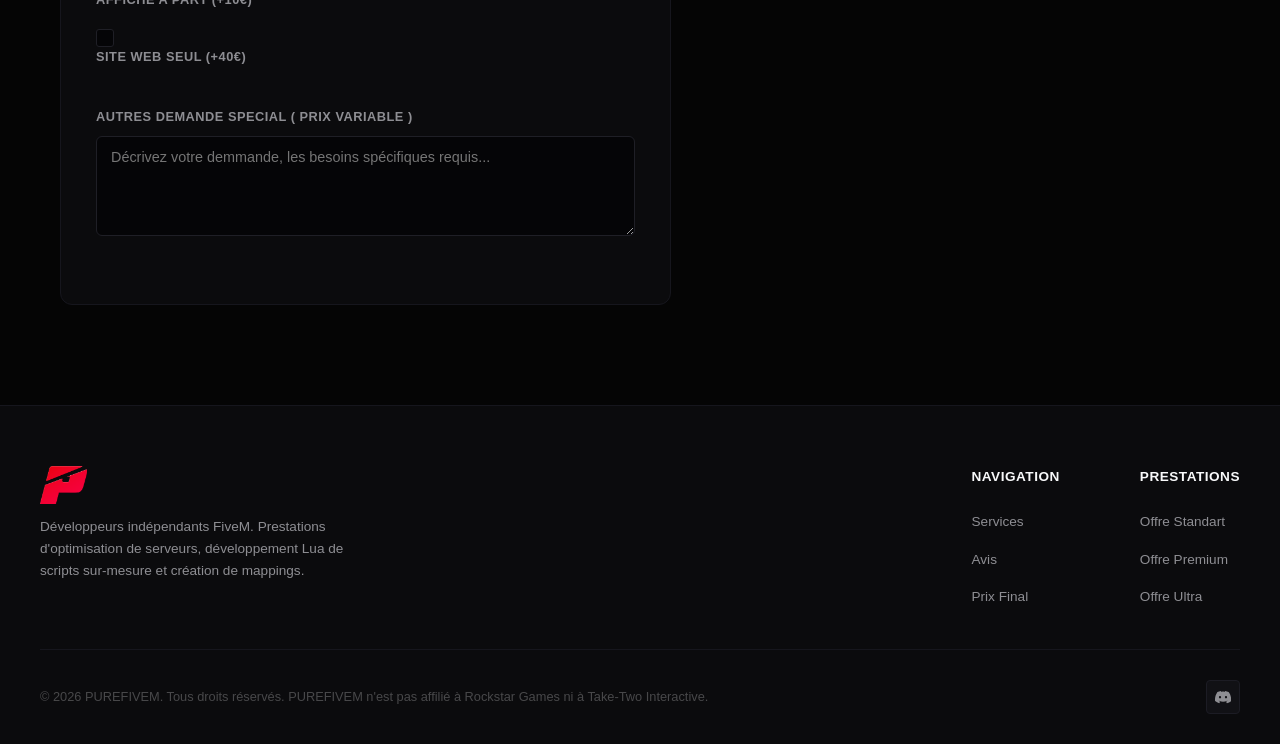
==== commit ae93c212: "Add favicon link and update logo image source" ====
--- a/index.html
+++ b/index.html
@@ -6,6 +6,7 @@
   <meta name="viewport" content="width=device-width, initial-scale=1.0">
   <title>PUREFIVEM | Création d'identitée visuel de Serveurs FiveM</title>
   <link rel="stylesheet" href="style.css">
+  <link rel="icon" type="png" href="p.png">
 </head>
 
 <body>
@@ -474,7 +475,7 @@
     <div class="footer-content">
       <div class="footer-brand">
         <a href="#" class="logo">
-          <img src=".png" alt="logo">
+          <img src="p.png" alt="logo">
 
         </a>
         <p>Développeurs indépendants FiveM. Prestations d'optimisation de serveurs, développement Lua de scripts
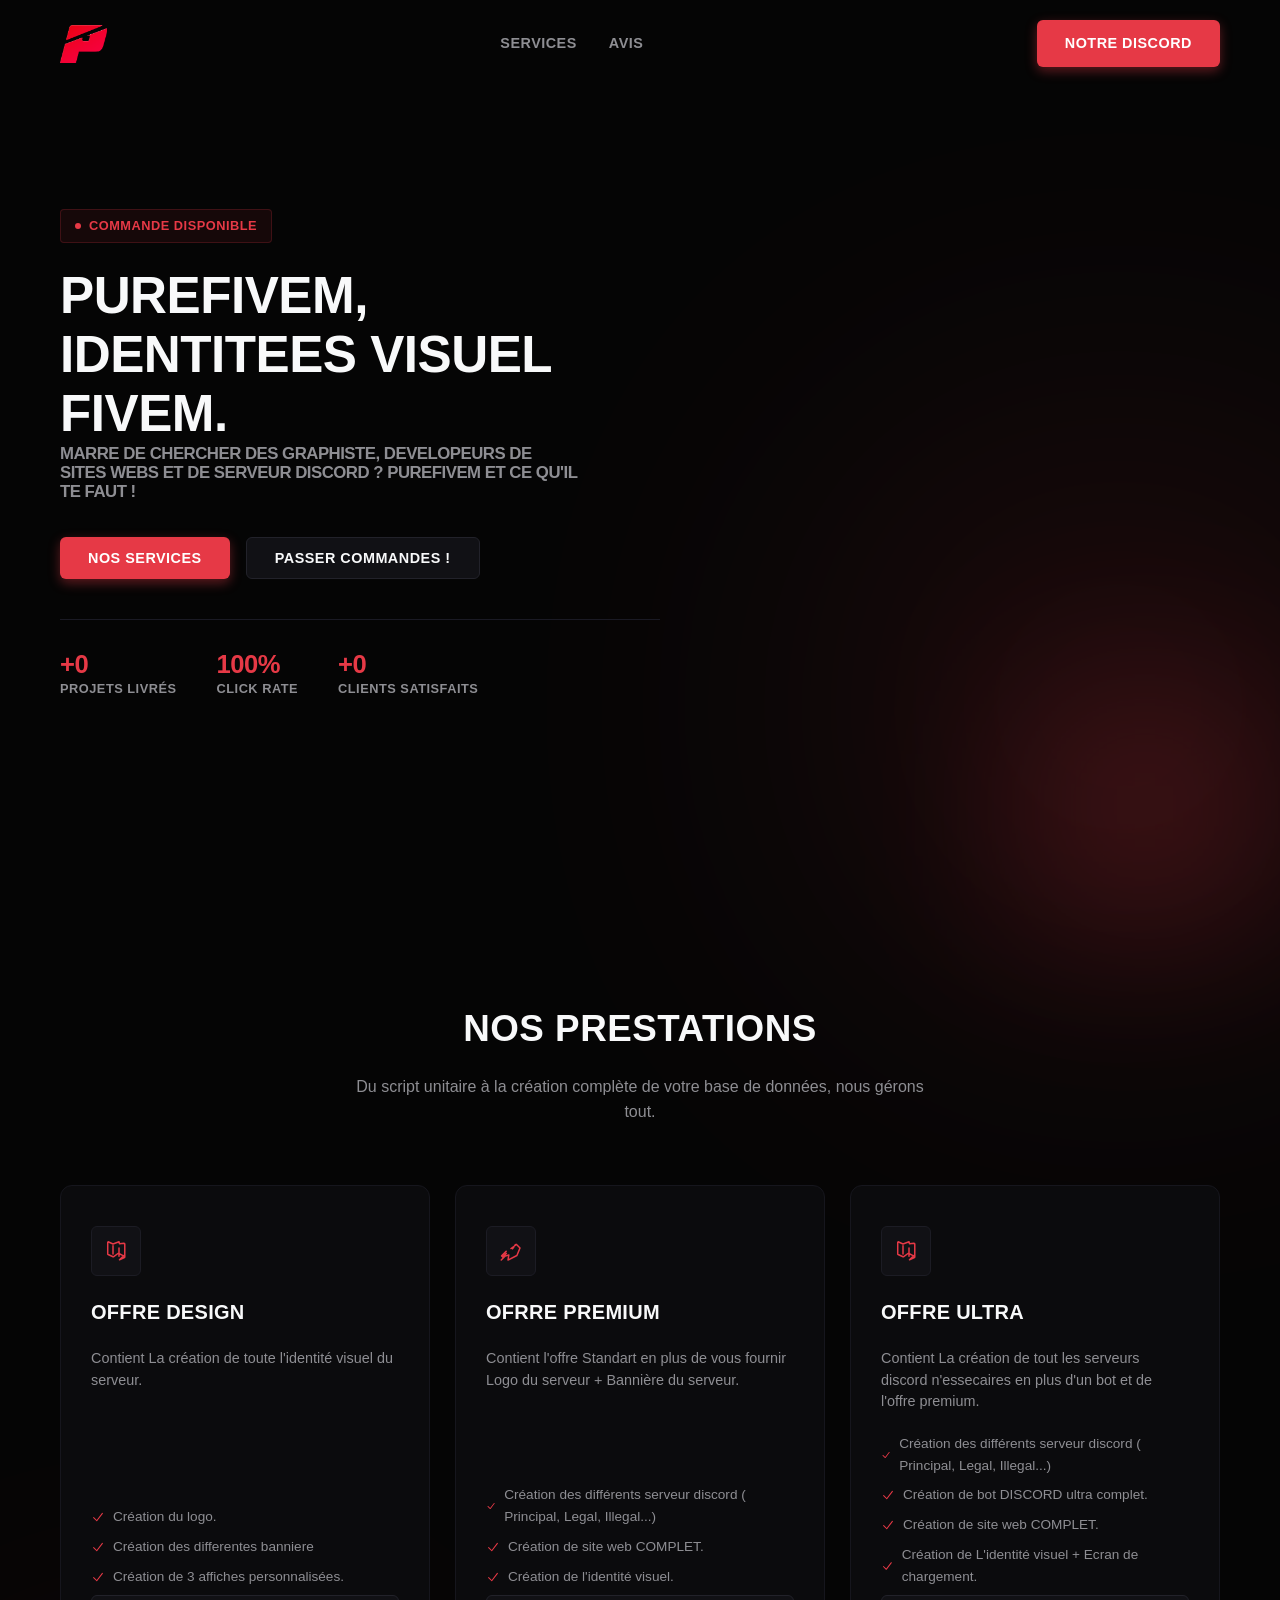
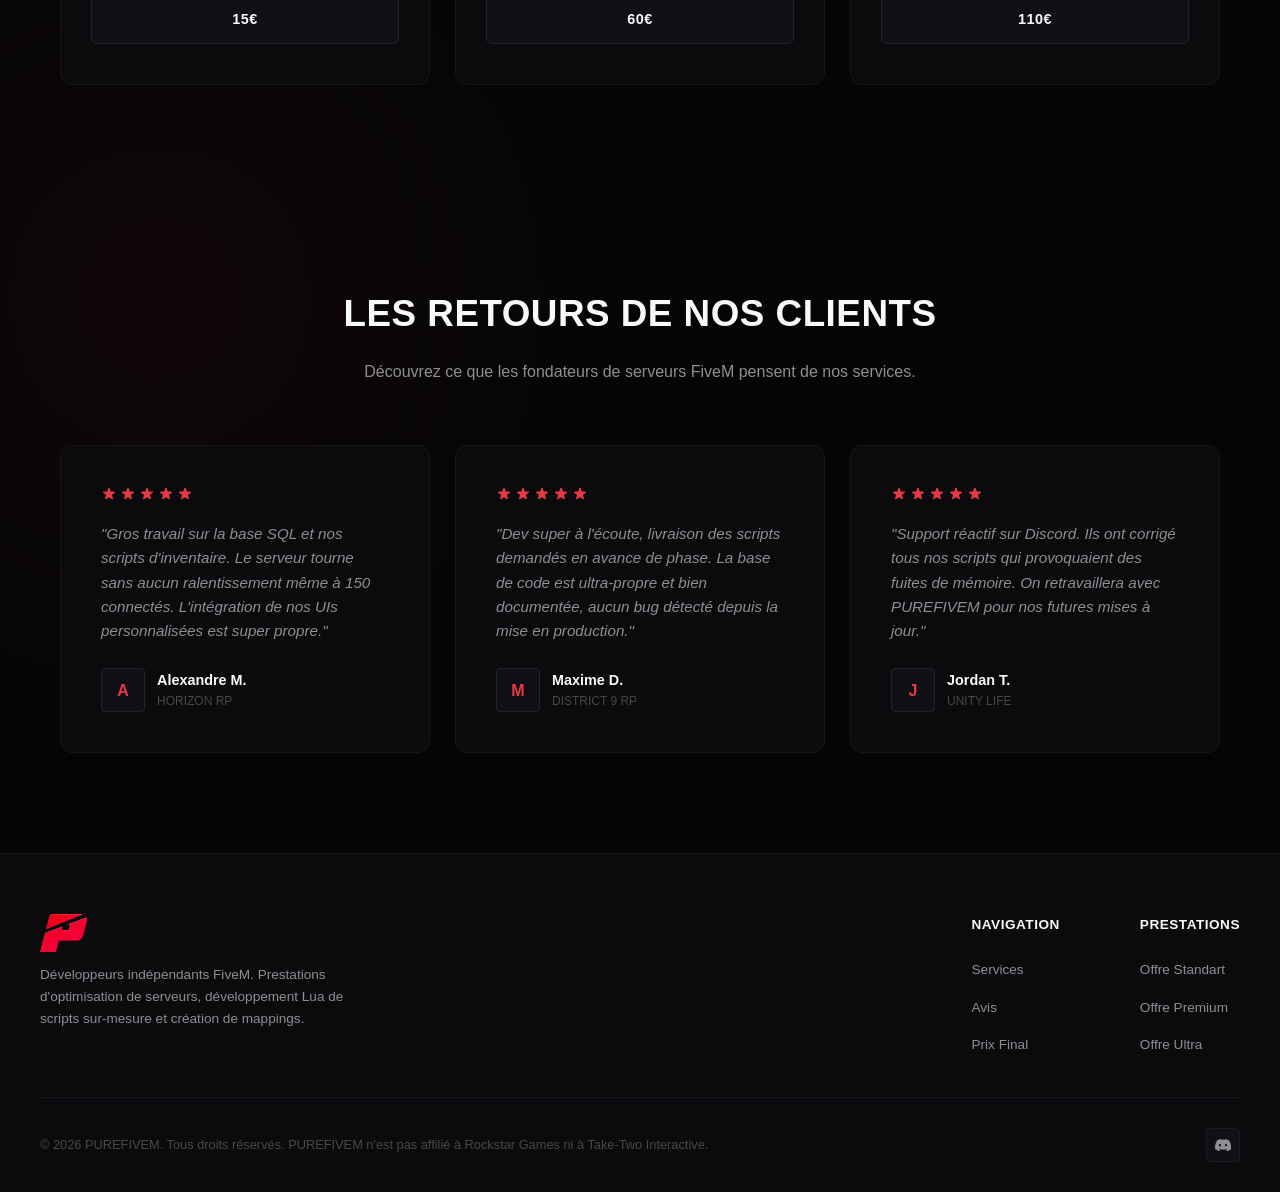
==== commit accf87ad: "Update index.html" ====
--- a/index.html
+++ b/index.html
@@ -23,8 +23,7 @@
         <a href="#services" class="nav-link active" id="link-services">Services</a>
 
         <a href="#avis" class="nav-link" id="link-avis">Avis</a>
-        <a href="#commande" class="nav-link" id="link-commande-mobile"> prix
-          final </a>
+
       </nav>
 
       <div class="nav-cta">
@@ -72,12 +71,6 @@
           </div>
         </div>
     </div>
-
-
-
-
-
-
     </div>
     </div>
     <div class="hud-glow"></div>
@@ -94,16 +87,16 @@
 
     <div class="services-grid">
       <!-- Service 1 -->
-      <div class="service-card" id="service-development">
+      <div class="service-card" id="service-mapping">
         <div class="service-icon">
           <svg xmlns="http://www.w3.org/2000/svg" fill="none" viewBox="0 0 24 24" stroke-width="1.5"
             stroke="currentColor" width="24" height="24">
             <path stroke-linecap="round" stroke-linejoin="round"
-              d="M17.25 6.75L22.5 12l-5.25 5.25m-10.5 0L1.5 12l5.25-5.25m7.5-3l-4.5 16.5" />
-          </svg>
-        </div>
-        <h3>Offre STANDART</h3>
-        <p>Création d'un site web personalisé avec un serveur discord complet en rapport avec le serveur FiveM.</p>
+              d="M9 6.75V15m6-6v8.25m.503 3.498l4.89-2.201a.692.692 0 00.384-.622V4.962a.722.722 0 00-.742-.722l-4.593.418L15 2.75l-6 2.25L4.107 2.799a.692.692 0 00-.384.622v11.458c0 .265.15.508.384.622l4.891 2.201a.693.693 0 00.742-.075l4.524-3.393 4.88 2.44a.692.692 0 00.74-.067z" />
+          </svg>
+        </div>
+        <h3>Offre Design</h3>
+        <p>Contient La création de toute l'identité visuel du serveur. </p>
         <div class="service-features">
           <div class="service-feature-item">
             <svg xmlns="http://www.w3.org/2000/svg" viewBox="0 0 20 20" fill="currentColor">
@@ -111,17 +104,26 @@
                 d="M16.704 4.153a.75.75 0 01.143 1.052l-8 10.5a.75.75 0 01-1.127.075l-4.5-4.5a.75.75 0 011.06-1.06l3.894 3.893 7.48-9.817a.75.75 0 011.05-.143z"
                 clip-rule="evenodd" />
             </svg>
-            Création de serveur DISCORD.
-          </div>
-          <div class="service-feature-item">
-            <svg xmlns="http://www.w3.org/2000/svg" viewBox="0 0 20 20" fill="currentColor">
-              <path fill-rule="evenodd"
-                d="M16.704 4.153a.75.75 0 01.143 1.052l-8 10.5a.75.75 0 01-1.127.075l-4.5-4.5a.75.75 0 011.06-1.06l3.894 3.893 7.48-9.817a.75.75 0 011.05-.143z"
-                clip-rule="evenodd" />
-            </svg>
-            Création de site web COMPLET.
-          </div>
-          <a href="#commande" class="btn btn-secondary"><span>55€</span></a>
+            Création du logo.
+          </div>
+          <div class="service-feature-item">
+            <svg xmlns="http://www.w3.org/2000/svg" viewBox="0 0 20 20" fill="currentColor">
+              <path fill-rule="evenodd"
+                d="M16.704 4.153a.75.75 0 01.143 1.052l-8 10.5a.75.75 0 01-1.127.075l-4.5-4.5a.75.75 0 011.06-1.06l3.894 3.893 7.48-9.817a.75.75 0 011.05-.143z"
+                clip-rule="evenodd" />
+            </svg>
+            Création des differentes banniere
+          </div>
+          <div class="service-feature-item">
+            <svg xmlns="http://www.w3.org/2000/svg" viewBox="0 0 20 20" fill="currentColor">
+              <path fill-rule="evenodd"
+                d="M16.704 4.153a.75.75 0 01.143 1.052l-8 10.5a.75.75 0 01-1.127.075l-4.5-4.5a.75.75 0 011.06-1.06l3.894 3.893 7.48-9.817a.75.75 0 011.05-.143z"
+                clip-rule="evenodd" />
+            </svg>
+            Création de 3 affiches personnalisées.
+          </div>
+
+          <a href="#commande" class="btn btn-secondary"><span>15€</span></a>
         </div>
       </div>
 
@@ -143,7 +145,7 @@
                 d="M16.704 4.153a.75.75 0 01.143 1.052l-8 10.5a.75.75 0 01-1.127.075l-4.5-4.5a.75.75 0 011.06-1.06l3.894 3.893 7.48-9.817a.75.75 0 011.05-.143z"
                 clip-rule="evenodd" />
             </svg>
-            Création de serveur DISCORD.
+            Création des différents serveur discord ( Principal, Legal, Illegal...)
           </div>
           <div class="service-feature-item">
             <svg xmlns="http://www.w3.org/2000/svg" viewBox="0 0 20 20" fill="currentColor">
@@ -161,7 +163,7 @@
             </svg>
             Création de l'identité visuel.
           </div>
-          <a href="#commande" class="btn btn-secondary"><span>70€</span></a>
+          <a href="#commande" class="btn btn-secondary"><span>60€</span></a>
         </div>
       </div>
 
@@ -174,7 +176,7 @@
               d="M9 6.75V15m6-6v8.25m.503 3.498l4.89-2.201a.692.692 0 00.384-.622V4.962a.722.722 0 00-.742-.722l-4.593.418L15 2.75l-6 2.25L4.107 2.799a.692.692 0 00-.384.622v11.458c0 .265.15.508.384.622l4.891 2.201a.693.693 0 00.742-.075l4.524-3.393 4.88 2.44a.692.692 0 00.74-.067z" />
           </svg>
         </div>
-        <h3>Offre Ultime</h3>
+        <h3>Offre Ultra</h3>
         <p>Contient La création de tout les serveurs discord n'essecaires en plus d'un bot et de l'offre premium. </p>
         <div class="service-features">
           <div class="service-feature-item">
@@ -207,11 +209,14 @@
                 d="M16.704 4.153a.75.75 0 01.143 1.052l-8 10.5a.75.75 0 01-1.127.075l-4.5-4.5a.75.75 0 011.06-1.06l3.894 3.893 7.48-9.817a.75.75 0 011.05-.143z"
                 clip-rule="evenodd" />
             </svg>
-            Création de L'identité visuel.
+            Création de L'identité visuel + Ecran de chargement.
           </div>
           <a href="#commande" class="btn btn-secondary"><span>110€</span></a>
         </div>
       </div>
+    </div>
+
+
     </div>
   </section>
 
@@ -333,137 +338,13 @@
     </div>
   </section>
 
-  <!-- PASSER COMMANDE SECTION -->
-  <section id="commande">
-    <div class="section-header">
-      <h2>Estimer le prix final</h2>
-
-    </div>
-
-    <div class="order-container">
-      <!-- Order Form -->
-      <form class="order-form-panel glass-panel" id="order-form">
-        <h3>Votre demande de projet</h3>
-
-        <div class="form-grid">
-          <div class="form-group">
-            <label for="name">Votre Nom</label>
-            <input type="text" id="name" class="form-control" placeholder="Ex: Lucas" required>
-          </div>
-
-
-
-
-
-          <div class="form-group full-width">
-            <label for="service-select">Formule Souhaitée</label>
-            <select id="service-select" class="form-control">
-              <option value="none">-- Choisir un pack --</option>
-              <option value="starter" selected>Ofrre Stadart (55€)</option>
-              <option value="premium">Offre Premium (70€)</option>
-              <option value="custom">Offre Ultra (110€ au lieu de 110€)</option>
-            </select>
-          </div>
-
-          <div class="form-group full-width">
-            <label>Options de développement</label>
-            <div class="checkbox-group">
-
-              <label class="checkbox-label">
-                <input type="checkbox" class="option-checkbox" value="express" data-price="30">
-                <div class="checkbox-custom">
-                  <svg xmlns="http://www.w3.org/2000/svg" viewBox="0 0 20 20" fill="currentColor">
-                    <path fill-rule="evenodd"
-                      d="M16.704 4.153a.75.75 0 01.143 1.052l-8 10.5a.75.75 0 01-1.127.075l-4.5-4.5a.75.75 0 011.06-1.06l3.894 3.893 7.48-9.817a.75.75 0 011.05-.143z"
-                      clip-rule="evenodd" />
-                  </svg>
-                </div>
-                <span>Livraison Express sous 48h (+30€)</span>
-              </label>
-
-              <label class="checkbox-label">
-                <input type="checkbox" class="option-checkbox" value="anticheat" data-price="25">
-                <div class="checkbox-custom">
-                  <svg xmlns="http://www.w3.org/2000/svg" viewBox="0 0 20 20" fill="currentColor">
-                    <path fill-rule="evenodd"
-                      d="M16.704 4.153a.75.75 0 01.143 1.052l-8 10.5a.75.75 0 01-1.127.075l-4.5-4.5a.75.75 0 011.06-1.06l3.894 3.893 7.48-9.817a.75.75 0 011.05-.143z"
-                      clip-rule="evenodd" />
-                  </svg>
-                </div>
-                <span>Tout les serveurs discord requis (+25€)</span>
-              </label>
-
-              <label class="checkbox-label">
-                <input type="checkbox" class="option-checkbox" value="branding" data-price="40">
-                <div class="checkbox-custom">
-                  <svg xmlns="http://www.w3.org/2000/svg" viewBox="0 0 20 20" fill="currentColor">
-                    <path fill-rule="evenodd"
-                      d="M16.704 4.153a.75.75 0 01.143 1.052l-8 10.5a.75.75 0 01-1.127.075l-4.5-4.5a.75.75 0 011.06-1.06l3.894 3.893 7.48-9.817a.75.75 0 011.05-.143z"
-                      clip-rule="evenodd" />
-                  </svg>
-                </div>
-                <span>Banniere & Logo (+40€)</span>
-              </label>
-
-              <label class="checkbox-label">
-                <input type="checkbox" class="option-checkbox" value="support" data-price="10">
-                <div class="checkbox-custom">
-                  <svg xmlns="http://www.w3.org/2000/svg" viewBox="0 0 20 20" fill="currentColor">
-                    <path fill-rule="evenodd"
-                      d="M16.704 4.153a.75.75 0 01.143 1.052l-8 10.5a.75.75 0 01-1.127.075l-4.5-4.5a.75.75 0 011.06-1.06l3.894 3.893 7.48-9.817a.75.75 0 011.05-.143z"
-                      clip-rule="evenodd" />
-                  </svg>
-                </div>
-                <span>Affiche a part (+10€)</span>
-              </label>
-
-              <label class="checkbox-label">
-                <input type="checkbox" class="option-checkbox" value="support" data-price="40">
-                <div class="checkbox-custom">
-                  <svg xmlns="http://www.w3.org/2000/svg" viewBox="0 0 20 20" fill="currentColor">
-                    <path fill-rule="evenodd"
-                      d="M16.704 4.153a.75.75 0 01.143 1.052l-8 10.5a.75.75 0 01-1.127.075l-4.5-4.5a.75.75 0 011.06-1.06l3.894 3.893 7.48-9.817a.75.75 0 011.05-.143z"
-                      clip-rule="evenodd" />
-                  </svg>
-                </div>
-                <span>Site Web Seul (+40€)</span>
-              </label>
-            </div>
-          </div>
-
-
-          <div class="form-group full-width">
-            <label for="desc">Autres demande special ( prix variable )</label>
-            <textarea id="desc" class="form-control"
-              placeholder="Décrivez votre demmande, les besoins spécifiques requis..."></textarea>
-          </div>
-        </div>
-      </form>
-
-      <!-- Order Summary -->
-      <div class="order-summary-panel">
-        <h3>Résumé de la demande</h3>
-
-        <div class="summary-details">
-          <div class="summary-row">
-            <span>Prestation choisie</span>
-            <span id="summary-base">49.00€</span>
-          </div>
-          <div class="summary-row">
-            <span>Options retenues</span>
-            <span id="summary-options">0.00€</span>
-          </div>
-          <div class="summary-row total">
-            <span>Total estimé</span>
-            <span class="total-price" id="summary-total">49.00€</span>
-          </div>
-        </div>
-
-
-
-      </div>
-    </div>
-    </div>
+
+
+
+
+  </div>
+  </div>
+  </div>
   </section>
 
 
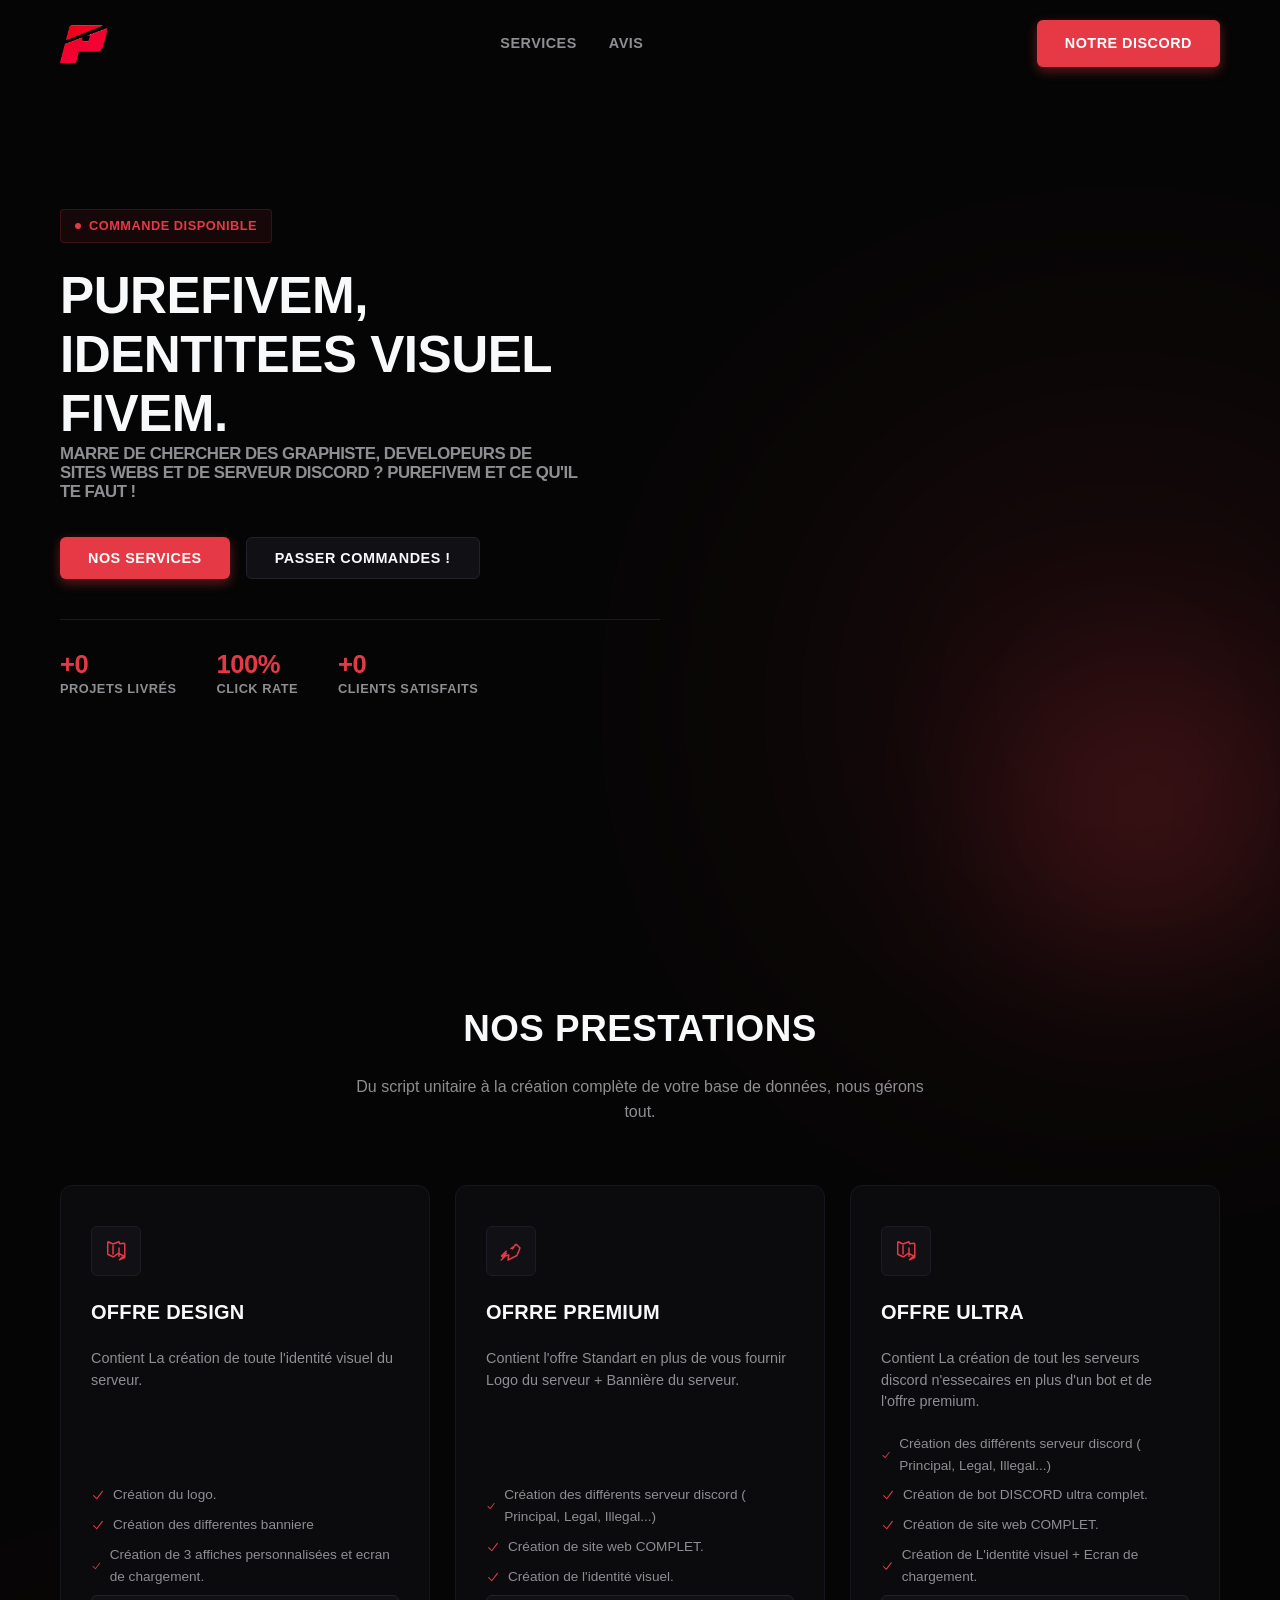
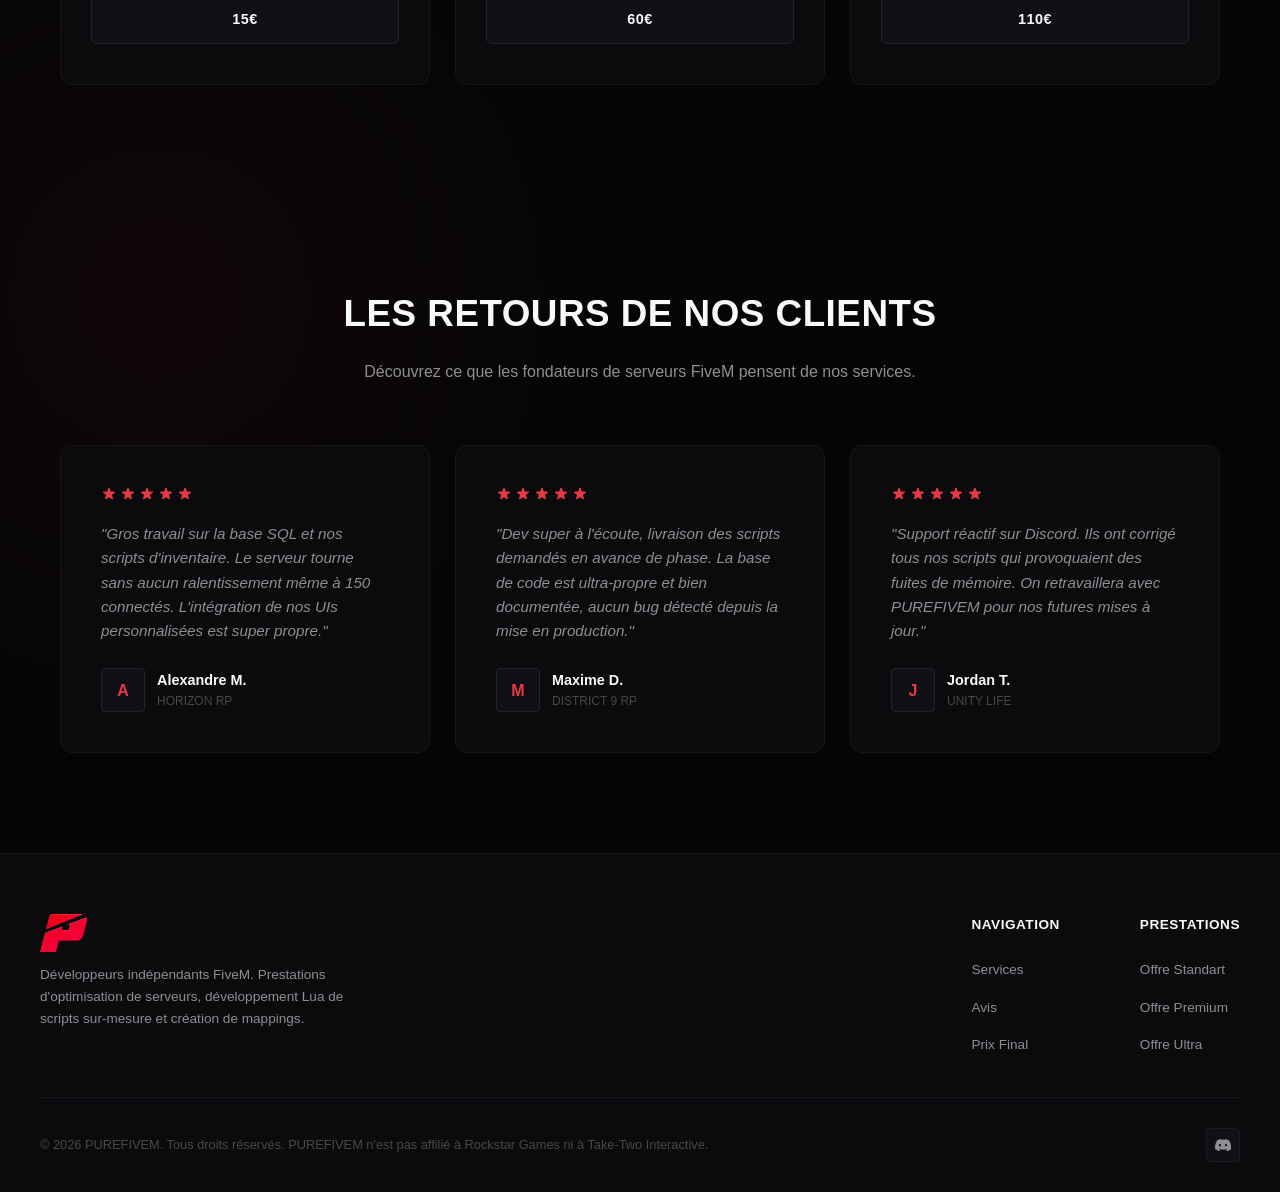
==== commit 065c7b50: "Update index.html" ====
--- a/index.html
+++ b/index.html
@@ -120,7 +120,7 @@
                 d="M16.704 4.153a.75.75 0 01.143 1.052l-8 10.5a.75.75 0 01-1.127.075l-4.5-4.5a.75.75 0 011.06-1.06l3.894 3.893 7.48-9.817a.75.75 0 011.05-.143z"
                 clip-rule="evenodd" />
             </svg>
-            Création de 3 affiches personnalisées.
+            Création de 3 affiches personnalisées et ecran de chargement.
           </div>
 
           <a href="#commande" class="btn btn-secondary"><span>15€</span></a>
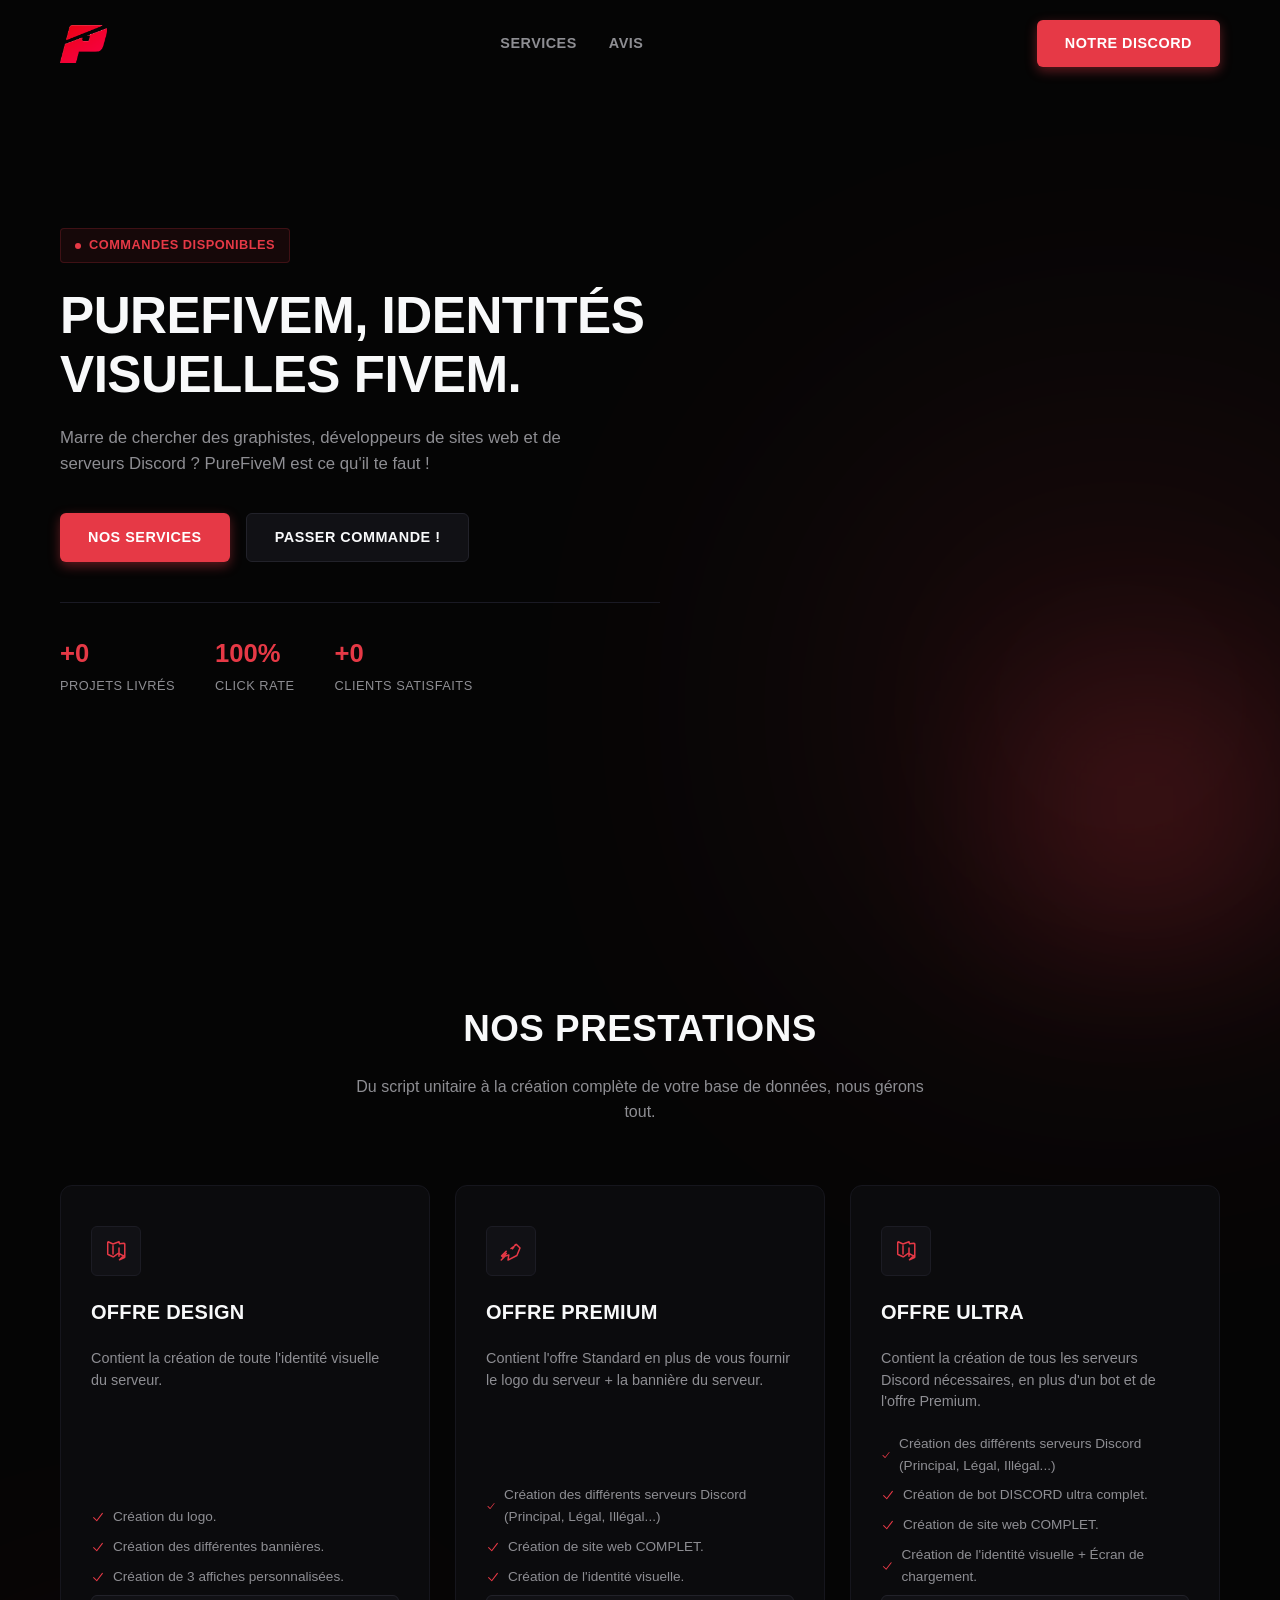
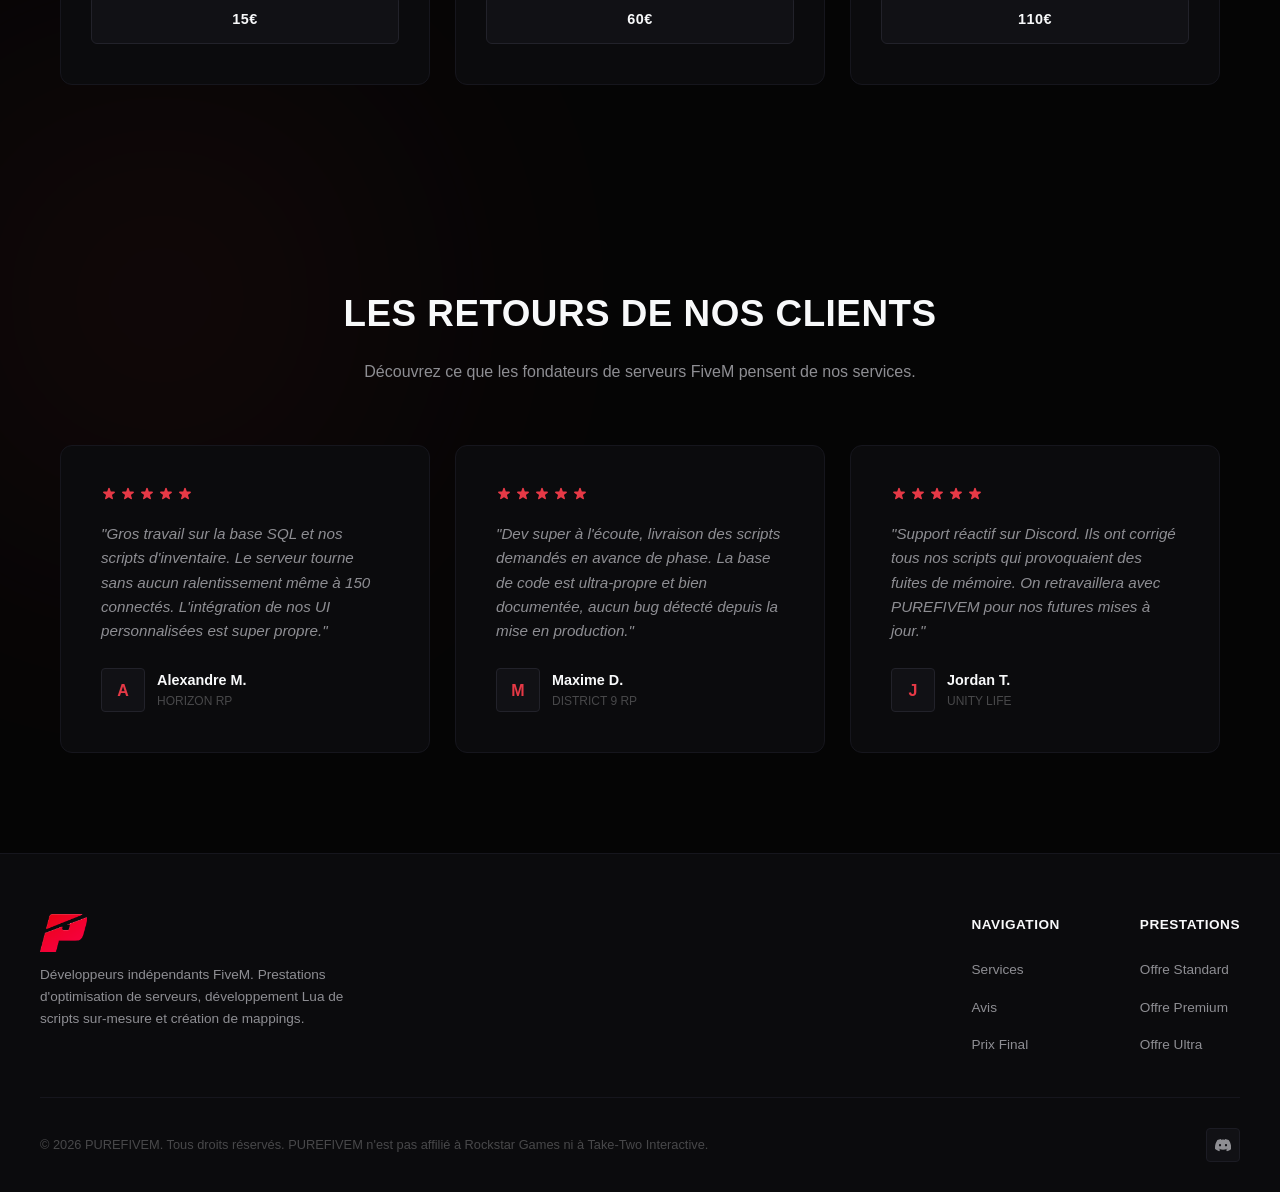
==== commit 36e9b6de: "Update print statement from 'Hello' to 'Goodbye'" ====
--- a/index.html
+++ b/index.html
@@ -4,9 +4,9 @@
 <head>
   <meta charset="UTF-8">
   <meta name="viewport" content="width=device-width, initial-scale=1.0">
-  <title>PUREFIVEM | Création d'identitée visuel de Serveurs FiveM</title>
+  <title>PUREFIVEM | Création d'identité visuelle de Serveurs FiveM</title>
   <link rel="stylesheet" href="style.css">
-  <link rel="icon" type="png" href="p.png">
+  <link class="prose" rel="icon" type="image/png" href="p.png">
 </head>
 
 <body>
@@ -16,14 +16,11 @@
     <div class="navbar">
       <a href="#" class="logo">
         <img src="p.png" alt="logo">
-
       </a>
 
       <nav class="nav-links" id="nav-links">
         <a href="#services" class="nav-link active" id="link-services">Services</a>
-
         <a href="#avis" class="nav-link" id="link-avis">Avis</a>
-
       </nav>
 
       <div class="nav-cta">
@@ -45,37 +42,32 @@
     <div class="hero-content">
       <div class="hero-tag">
         <div class="hero-tag-dot"></div>
-        <span>Commande disponible</span>
-      </div>
-      <h1> PureFiveM, identitees visuel FiveM.
-        <p>Marre de chercher des graphiste, developeurs de sites webs et de serveur discord ? PureFiveM et ce qu'il te
-          faut !</p>
-
-        <div class="hero-actions">
-          <a href="#services" class="btn btn-primary"><span>Nos Services</span></a>
-          <a href="#commande" class="btn btn-secondary"><span>Passer commandes !</span></a>
-        </div>
-
-        <div class="hero-stats">
-          <div class="stat-item">
-            <h3>+0</h3>
-            <p>Projets Livrés</p>
-          </div>
-          <div class="stat-item">
-            <h3>100%</h3>
-            <p>Click Rate</p>
-          </div>
-          <div class="stat-item">
-            <h3>+0</h3>
-            <p>Clients Satisfaits</p>
-          </div>
-        </div>
-    </div>
-    </div>
+        <span>Commandes disponibles</span>
+      </div>
+      <h1>PureFiveM, identités visuelles FiveM.</h1>
+      <p>Marre de chercher des graphistes, développeurs de sites web et de serveurs Discord ? PureFiveM est ce qu'il te faut !</p>
+
+      <div class="hero-actions">
+        <a href="#services" class="btn btn-primary"><span>Nos Services</span></a>
+        <a href="#commande" class="btn btn-secondary"><span>Passer commande !</span></a>
+      </div>
+
+      <div class="hero-stats">
+        <div class="stat-item">
+          <h3>+0</h3>
+          <p>Projets Livrés</p>
+        </div>
+        <div class="stat-item">
+          <h3>100%</h3>
+          <p>Click Rate</p>
+        </div>
+        <div class="stat-item">
+          <h3>+0</h3>
+          <p>Clients Satisfaits</p>
+        </div>
+      </div>
     </div>
     <div class="hud-glow"></div>
-    </div>
-    </div>
   </section>
 
   <!-- SERVICES SECTION -->
@@ -87,7 +79,7 @@
 
     <div class="services-grid">
       <!-- Service 1 -->
-      <div class="service-card" id="service-mapping">
+      <div class="service-card" id="service-design">
         <div class="service-icon">
           <svg xmlns="http://www.w3.org/2000/svg" fill="none" viewBox="0 0 24 24" stroke-width="1.5"
             stroke="currentColor" width="24" height="24">
@@ -96,7 +88,7 @@
           </svg>
         </div>
         <h3>Offre Design</h3>
-        <p>Contient La création de toute l'identité visuel du serveur. </p>
+        <p>Contient la création de toute l'identité visuelle du serveur.</p>
         <div class="service-features">
           <div class="service-feature-item">
             <svg xmlns="http://www.w3.org/2000/svg" viewBox="0 0 20 20" fill="currentColor">
@@ -112,23 +104,22 @@
                 d="M16.704 4.153a.75.75 0 01.143 1.052l-8 10.5a.75.75 0 01-1.127.075l-4.5-4.5a.75.75 0 011.06-1.06l3.894 3.893 7.48-9.817a.75.75 0 011.05-.143z"
                 clip-rule="evenodd" />
             </svg>
-            Création des differentes banniere
-          </div>
-          <div class="service-feature-item">
-            <svg xmlns="http://www.w3.org/2000/svg" viewBox="0 0 20 20" fill="currentColor">
-              <path fill-rule="evenodd"
-                d="M16.704 4.153a.75.75 0 01.143 1.052l-8 10.5a.75.75 0 01-1.127.075l-4.5-4.5a.75.75 0 011.06-1.06l3.894 3.893 7.48-9.817a.75.75 0 011.05-.143z"
-                clip-rule="evenodd" />
-            </svg>
-            Création de 3 affiches personnalisées et ecran de chargement.
-          </div>
-
+            Création des différentes bannières.
+          </div>
+          <div class="service-feature-item">
+            <svg xmlns="http://www.w3.org/2000/svg" viewBox="0 0 20 20" fill="currentColor">
+              <path fill-rule="evenodd"
+                d="M16.704 4.153a.75.75 0 01.143 1.052l-8 10.5a.75.75 0 01-1.127.075l-4.5-4.5a.75.75 0 011.06-1.06l3.894 3.893 7.48-9.817a.75.75 0 011.05-.143z"
+                clip-rule="evenodd" />
+            </svg>
+            Création de 3 affiches personnalisées.
+          </div>
           <a href="#commande" class="btn btn-secondary"><span>15€</span></a>
         </div>
       </div>
 
       <!-- Service 2 -->
-      <div class="service-card" id="service-scripts">
+      <div class="service-card" id="service-premium">
         <div class="service-icon">
           <svg xmlns="http://www.w3.org/2000/svg" fill="none" viewBox="0 0 24 24" stroke-width="1.5"
             stroke="currentColor" width="24" height="24">
@@ -136,8 +127,8 @@
               d="M9.813 15.904L9 21l8.904-4.473L21 9l-3.483-3.483m-7.704 10.387L3.75 18.017m0 0l-1.125-1.125 4.544-4.544M3.75 18.017L7.3 14.47M21 9l-3.483-3.483m0 0L12 9.517m4.517-3.999L13.5 9.813M2.25 21l3.75-3.75" />
           </svg>
         </div>
-        <h3>Ofrre Premium</h3>
-        <p>Contient l'offre Standart en plus de vous fournir Logo du serveur + Bannière du serveur.</p>
+        <h3>Offre Premium</h3>
+        <p>Contient l'offre Standard en plus de vous fournir le logo du serveur + la bannière du serveur.</p>
         <div class="service-features">
           <div class="service-feature-item">
             <svg xmlns="http://www.w3.org/2000/svg" viewBox="0 0 20 20" fill="currentColor">
@@ -145,7 +136,7 @@
                 d="M16.704 4.153a.75.75 0 01.143 1.052l-8 10.5a.75.75 0 01-1.127.075l-4.5-4.5a.75.75 0 011.06-1.06l3.894 3.893 7.48-9.817a.75.75 0 011.05-.143z"
                 clip-rule="evenodd" />
             </svg>
-            Création des différents serveur discord ( Principal, Legal, Illegal...)
+            Création des différents serveurs Discord (Principal, Légal, Illégal...)
           </div>
           <div class="service-feature-item">
             <svg xmlns="http://www.w3.org/2000/svg" viewBox="0 0 20 20" fill="currentColor">
@@ -161,14 +152,14 @@
                 d="M16.704 4.153a.75.75 0 01.143 1.052l-8 10.5a.75.75 0 01-1.127.075l-4.5-4.5a.75.75 0 011.06-1.06l3.894 3.893 7.48-9.817a.75.75 0 011.05-.143z"
                 clip-rule="evenodd" />
             </svg>
-            Création de l'identité visuel.
+            Création de l'identité visuelle.
           </div>
           <a href="#commande" class="btn btn-secondary"><span>60€</span></a>
         </div>
       </div>
 
       <!-- Service 3 -->
-      <div class="service-card" id="service-mapping">
+      <div class="service-card" id="service-ultra">
         <div class="service-icon">
           <svg xmlns="http://www.w3.org/2000/svg" fill="none" viewBox="0 0 24 24" stroke-width="1.5"
             stroke="currentColor" width="24" height="24">
@@ -177,7 +168,7 @@
           </svg>
         </div>
         <h3>Offre Ultra</h3>
-        <p>Contient La création de tout les serveurs discord n'essecaires en plus d'un bot et de l'offre premium. </p>
+        <p>Contient la création de tous les serveurs Discord nécessaires, en plus d'un bot et de l'offre Premium.</p>
         <div class="service-features">
           <div class="service-feature-item">
             <svg xmlns="http://www.w3.org/2000/svg" viewBox="0 0 20 20" fill="currentColor">
@@ -185,7 +176,7 @@
                 d="M16.704 4.153a.75.75 0 01.143 1.052l-8 10.5a.75.75 0 01-1.127.075l-4.5-4.5a.75.75 0 011.06-1.06l3.894 3.893 7.48-9.817a.75.75 0 011.05-.143z"
                 clip-rule="evenodd" />
             </svg>
-            Création des différents serveur discord ( Principal, Legal, Illegal...)
+            Création des différents serveurs Discord (Principal, Légal, Illégal...)
           </div>
           <div class="service-feature-item">
             <svg xmlns="http://www.w3.org/2000/svg" viewBox="0 0 20 20" fill="currentColor">
@@ -209,18 +200,13 @@
                 d="M16.704 4.153a.75.75 0 01.143 1.052l-8 10.5a.75.75 0 01-1.127.075l-4.5-4.5a.75.75 0 011.06-1.06l3.894 3.893 7.48-9.817a.75.75 0 011.05-.143z"
                 clip-rule="evenodd" />
             </svg>
-            Création de L'identité visuel + Ecran de chargement.
+            Création de l'identité visuelle + Écran de chargement.
           </div>
           <a href="#commande" class="btn btn-secondary"><span>110€</span></a>
         </div>
       </div>
     </div>
-
-
-    </div>
   </section>
-
-
 
   <!-- AVIS SECTION -->
   <section id="avis">
@@ -234,29 +220,13 @@
       <div class="review-card" id="review-1">
         <div class="review-stars">
           <!-- 5 Stars SVG -->
-          <svg xmlns="http://www.w3.org/2000/svg" viewBox="0 0 20 20" fill="currentColor">
-            <path
-              d="M9.049 2.927c.3-.921 1.603-.921 1.902 0l1.07 3.292a1 1 0 00.95.69h3.462c.969 0 1.371 1.24.588 1.81l-2.8 2.034a1 1 0 00-.364 1.118l1.07 3.292c.3.921-.755 1.688-1.54 1.118l-2.8-2.034a1 1 0 00-1.175 0l-2.8 2.034c-.784.57-1.838-.197-1.539-1.118l1.07-3.292a1 1 0 00-.364-1.118L2.98 8.72c-.783-.57-.38-1.81.588-1.81h3.461a1 1 0 00.951-.69l1.07-3.292z" />
-          </svg>
-          <svg xmlns="http://www.w3.org/2000/svg" viewBox="0 0 20 20" fill="currentColor">
-            <path
-              d="M9.049 2.927c.3-.921 1.603-.921 1.902 0l1.07 3.292a1 1 0 00.95.69h3.462c.969 0 1.371 1.24.588 1.81l-2.8 2.034a1 1 0 00-.364 1.118l1.07 3.292c.3.921-.755 1.688-1.54 1.118l-2.8-2.034a1 1 0 00-1.175 0l-2.8 2.034c-.784.57-1.838-.197-1.539-1.118l1.07-3.292a1 1 0 00-.364-1.118L2.98 8.72c-.783-.57-.38-1.81.588-1.81h3.461a1 1 0 00.951-.69l1.07-3.292z" />
-          </svg>
-          <svg xmlns="http://www.w3.org/2000/svg" viewBox="0 0 20 20" fill="currentColor">
-            <path
-              d="M9.049 2.927c.3-.921 1.603-.921 1.902 0l1.07 3.292a1 1 0 00.95.69h3.462c.969 0 1.371 1.24.588 1.81l-2.8 2.034a1 1 0 00-.364 1.118l1.07 3.292c.3.921-.755 1.688-1.54 1.118l-2.8-2.034a1 1 0 00-1.175 0l-2.8 2.034c-.784.57-1.838-.197-1.539-1.118l1.07-3.292a1 1 0 00-.364-1.118L2.98 8.72c-.783-.57-.38-1.81.588-1.81h3.461a1 1 0 00.951-.69l1.07-3.292z" />
-          </svg>
-          <svg xmlns="http://www.w3.org/2000/svg" viewBox="0 0 20 20" fill="currentColor">
-            <path
-              d="M9.049 2.927c.3-.921 1.603-.921 1.902 0l1.07 3.292a1 1 0 00.95.69h3.462c.969 0 1.371 1.24.588 1.81l-2.8 2.034a1 1 0 00-.364 1.118l1.07 3.292c.3.921-.755 1.688-1.54 1.118l-2.8-2.034a1 1 0 00-1.175 0l-2.8 2.034c-.784.57-1.838-.197-1.539-1.118l1.07-3.292a1 1 0 00-.364-1.118L2.98 8.72c-.783-.57-.38-1.81.588-1.81h3.461a1 1 0 00.951-.69l1.07-3.292z" />
-          </svg>
-          <svg xmlns="http://www.w3.org/2000/svg" viewBox="0 0 20 20" fill="currentColor">
-            <path
-              d="M9.049 2.927c.3-.921 1.603-.921 1.902 0l1.07 3.292a1 1 0 00.95.69h3.462c.969 0 1.371 1.24.588 1.81l-2.8 2.034a1 1 0 00-.364 1.118l1.07 3.292c.3.921-.755 1.688-1.54 1.118l-2.8-2.034a1 1 0 00-1.175 0l-2.8 2.034c-.784.57-1.838-.197-1.539-1.118l1.07-3.292a1 1 0 00-.364-1.118L2.98 8.72c-.783-.57-.38-1.81.588-1.81h3.461a1 1 0 00.951-.69l1.07-3.292z" />
-          </svg>
-        </div>
-        <p class="review-text">"Gros travail sur la base SQL et nos scripts d'inventaire. Le serveur tourne sans aucun
-          ralentissement même à 150 connectés. L'intégration de nos UIs personnalisées est super propre."</p>
+          <svg xmlns="http://www.w3.org/2000/svg" viewBox="0 0 20 20" fill="currentColor"><path d="M9.049 2.927c.3-.921 1.603-.921 1.902 0l1.07 3.292a1 1 0 00.95.69h3.462c.969 0 1.371 1.24.588 1.81l-2.8 2.034a1 1 0 00-.364 1.118l1.07 3.292c.3.921-.755 1.688-1.54 1.118l-2.8-2.034a1 1 0 00-1.175 0l-2.8 2.034c-.784.57-1.838-.197-1.539-1.118l1.07-3.292a1 1 0 00-.364-1.118L2.98 8.72c-.783-.57-.38-1.81.588-1.81h3.461a1 1 0 00.951-.69l1.07-3.292z" /></svg>
+          <svg xmlns="http://www.w3.org/2000/svg" viewBox="0 0 20 20" fill="currentColor"><path d="M9.049 2.927c.3-.921 1.603-.921 1.902 0l1.07 3.292a1 1 0 00.95.69h3.462c.969 0 1.371 1.24.588 1.81l-2.8 2.034a1 1 0 00-.364 1.118l1.07 3.292c.3.921-.755 1.688-1.54 1.118l-2.8-2.034a1 1 0 00-1.175 0l-2.8 2.034c-.784.57-1.838-.197-1.539-1.118l1.07-3.292a1 1 0 00-.364-1.118L2.98 8.72c-.783-.57-.38-1.81.588-1.81h3.461a1 1 0 00.951-.69l1.07-3.292z" /></svg>
+          <svg xmlns="http://www.w3.org/2000/svg" viewBox="0 0 20 20" fill="currentColor"><path d="M9.049 2.927c.3-.921 1.603-.921 1.902 0l1.07 3.292a1 1 0 00.95.69h3.462c.969 0 1.371 1.24.588 1.81l-2.8 2.034a1 1 0 00-.364 1.118l1.07 3.292c.3.921-.755 1.688-1.54 1.118l-2.8-2.034a1 1 0 00-1.175 0l-2.8 2.034c-.784.57-1.838-.197-1.539-1.118l1.07-3.292a1 1 0 00-.364-1.118L2.98 8.72c-.783-.57-.38-1.81.588-1.81h3.461a1 1 0 00.951-.69l1.07-3.292z" /></svg>
+          <svg xmlns="http://www.w3.org/2000/svg" viewBox="0 0 20 20" fill="currentColor"><path d="M9.049 2.927c.3-.921 1.603-.921 1.902 0l1.07 3.292a1 1 0 00.95.69h3.462c.969 0 1.371 1.24.588 1.81l-2.8 2.034a1 1 0 00-.364 1.118l1.07 3.292c.3.921-.755 1.688-1.54 1.118l-2.8-2.034a1 1 0 00-1.175 0l-2.8 2.034c-.784.57-1.838-.197-1.539-1.118l1.07-3.292a1 1 0 00-.364-1.118L2.98 8.72c-.783-.57-.38-1.81.588-1.81h3.461a1 1 0 00.951-.69l1.07-3.292z" /></svg>
+          <svg xmlns="http://www.w3.org/2000/svg" viewBox="0 0 20 20" fill="currentColor"><path d="M9.049 2.927c.3-.921 1.603-.921 1.902 0l1.07 3.292a1 1 0 00.95.69h3.462c.969 0 1.371 1.24.588 1.81l-2.8 2.034a1 1 0 00-.364 1.118l1.07 3.292c.3.921-.755 1.688-1.54 1.118l-2.8-2.034a1 1 0 00-1.175 0l-2.8 2.034c-.784.57-1.838-.197-1.539-1.118l1.07-3.292a1 1 0 00-.364-1.118L2.98 8.72c-.783-.57-.38-1.81.588-1.81h3.461a1 1 0 00.951-.69l1.07-3.292z" /></svg>
+        </div>
+        <p class="review-text">"Gros travail sur la base SQL et nos scripts d'inventaire. Le serveur tourne sans aucun ralentissement même à 150 connectés. L'intégration de nos UI personnalisées est super propre."</p>
         <div class="review-author">
           <div class="author-avatar">A</div>
           <div class="author-info">
@@ -269,29 +239,13 @@
       <!-- Review 2 -->
       <div class="review-card" id="review-2">
         <div class="review-stars">
-          <svg xmlns="http://www.w3.org/2000/svg" viewBox="0 0 20 20" fill="currentColor">
-            <path
-              d="M9.049 2.927c.3-.921 1.603-.921 1.902 0l1.07 3.292a1 1 0 00.95.69h3.462c.969 0 1.371 1.24.588 1.81l-2.8 2.034a1 1 0 00-.364 1.118l1.07 3.292c.3.921-.755 1.688-1.54 1.118l-2.8-2.034a1 1 0 00-1.175 0l-2.8 2.034c-.784.57-1.838-.197-1.539-1.118l1.07-3.292a1 1 0 00-.364-1.118L2.98 8.72c-.783-.57-.38-1.81.588-1.81h3.461a1 1 0 00.951-.69l1.07-3.292z" />
-          </svg>
-          <svg xmlns="http://www.w3.org/2000/svg" viewBox="0 0 20 20" fill="currentColor">
-            <path
-              d="M9.049 2.927c.3-.921 1.603-.921 1.902 0l1.07 3.292a1 1 0 00.95.69h3.462c.969 0 1.371 1.24.588 1.81l-2.8 2.034a1 1 0 00-.364 1.118l1.07 3.292c.3.921-.755 1.688-1.54 1.118l-2.8-2.034a1 1 0 00-1.175 0l-2.8 2.034c-.784.57-1.838-.197-1.539-1.118l1.07-3.292a1 1 0 00-.364-1.118L2.98 8.72c-.783-.57-.38-1.81.588-1.81h3.461a1 1 0 00.951-.69l1.07-3.292z" />
-          </svg>
-          <svg xmlns="http://www.w3.org/2000/svg" viewBox="0 0 20 20" fill="currentColor">
-            <path
-              d="M9.049 2.927c.3-.921 1.603-.921 1.902 0l1.07 3.292a1 1 0 00.95.69h3.462c.969 0 1.371 1.24.588 1.81l-2.8 2.034a1 1 0 00-.364 1.118l1.07 3.292c.3.921-.755 1.688-1.54 1.118l-2.8-2.034a1 1 0 00-1.175 0l-2.8 2.034c-.784.57-1.838-.197-1.539-1.118l1.07-3.292a1 1 0 00-.364-1.118L2.98 8.72c-.783-.57-.38-1.81.588-1.81h3.461a1 1 0 00.951-.69l1.07-3.292z" />
-          </svg>
-          <svg xmlns="http://www.w3.org/2000/svg" viewBox="0 0 20 20" fill="currentColor">
-            <path
-              d="M9.049 2.927c.3-.921 1.603-.921 1.902 0l1.07 3.292a1 1 0 00.95.69h3.462c.969 0 1.371 1.24.588 1.81l-2.8 2.034a1 1 0 00-.364 1.118l1.07 3.292c.3.921-.755 1.688-1.54 1.118l-2.8-2.034a1 1 0 00-1.175 0l-2.8 2.034c-.784.57-1.838-.197-1.539-1.118l1.07-3.292a1 1 0 00-.364-1.118L2.98 8.72c-.783-.57-.38-1.81.588-1.81h3.461a1 1 0 00.951-.69l1.07-3.292z" />
-          </svg>
-          <svg xmlns="http://www.w3.org/2000/svg" viewBox="0 0 20 20" fill="currentColor">
-            <path
-              d="M9.049 2.927c.3-.921 1.603-.921 1.902 0l1.07 3.292a1 1 0 00.95.69h3.462c.969 0 1.371 1.24.588 1.81l-2.8 2.034a1 1 0 00-.364 1.118l1.07 3.292c.3.921-.755 1.688-1.54 1.118l-2.8-2.034a1 1 0 00-1.175 0l-2.8 2.034c-.784.57-1.838-.197-1.539-1.118l1.07-3.292a1 1 0 00-.364-1.118L2.98 8.72c-.783-.57-.38-1.81.588-1.81h3.461a1 1 0 00.951-.69l1.07-3.292z" />
-          </svg>
-        </div>
-        <p class="review-text">"Dev super à l'écoute, livraison des scripts demandés en avance de phase. La base de code
-          est ultra-propre et bien documentée, aucun bug détecté depuis la mise en production."</p>
+          <svg xmlns="http://www.w3.org/2000/svg" viewBox="0 0 20 20" fill="currentColor"><path d="M9.049 2.927c.3-.921 1.603-.921 1.902 0l1.07 3.292a1 1 0 00.95.69h3.462c.969 0 1.371 1.24.588 1.81l-2.8 2.034a1 1 0 00-.364 1.118l1.07 3.292c.3.921-.755 1.688-1.54 1.118l-2.8-2.034a1 1 0 00-1.175 0l-2.8 2.034c-.784.57-1.838-.197-1.539-1.118l1.07-3.292a1 1 0 00-.364-1.118L2.98 8.72c-.783-.57-.38-1.81.588-1.81h3.461a1 1 0 00.951-.69l1.07-3.292z" /></svg>
+          <svg xmlns="http://www.w3.org/2000/svg" viewBox="0 0 20 20" fill="currentColor"><path d="M9.049 2.927c.3-.921 1.603-.921 1.902 0l1.07 3.292a1 1 0 00.95.69h3.462c.969 0 1.371 1.24.588 1.81l-2.8 2.034a1 1 0 00-.364 1.118l1.07 3.292c.3.921-.755 1.688-1.54 1.118l-2.8-2.034a1 1 0 00-1.175 0l-2.8 2.034c-.784.57-1.838-.197-1.539-1.118l1.07-3.292a1 1 0 00-.364-1.118L2.98 8.72c-.783-.57-.38-1.81.588-1.81h3.461a1 1 0 00.951-.69l1.07-3.292z" /></svg>
+          <svg xmlns="http://www.w3.org/2000/svg" viewBox="0 0 20 20" fill="currentColor"><path d="M9.049 2.927c.3-.921 1.603-.921 1.902 0l1.07 3.292a1 1 0 00.95.69h3.462c.969 0 1.371 1.24.588 1.81l-2.8 2.034a1 1 0 00-.364 1.118l1.07 3.292c.3.921-.755 1.688-1.54 1.118l-2.8-2.034a1 1 0 00-1.175 0l-2.8 2.034c-.784.57-1.838-.197-1.539-1.118l1.07-3.292a1 1 0 00-.364-1.118L2.98 8.72c-.783-.57-.38-1.81.588-1.81h3.461a1 1 0 00.951-.69l1.07-3.292z" /></svg>
+          <svg xmlns="http://www.w3.org/2000/svg" viewBox="0 0 20 20" fill="currentColor"><path d="M9.049 2.927c.3-.921 1.603-.921 1.902 0l1.07 3.292a1 1 0 00.95.69h3.462c.969 0 1.371 1.24.588 1.81l-2.8 2.034a1 1 0 00-.364 1.118l1.07 3.292c.3.921-.755 1.688-1.54 1.118l-2.8-2.034a1 1 0 00-1.175 0l-2.8 2.034c-.784.57-1.838-.197-1.539-1.118l1.07-3.292a1 1 0 00-.364-1.118L2.98 8.72c-.783-.57-.38-1.81.588-1.81h3.461a1 1 0 00.951-.69l1.07-3.292z" /></svg>
+          <svg xmlns="http://www.w3.org/2000/svg" viewBox="0 0 20 20" fill="currentColor"><path d="M9.049 2.927c.3-.921 1.603-.921 1.902 0l1.07 3.292a1 1 0 00.95.69h3.462c.969 0 1.371 1.24.588 1.81l-2.8 2.034a1 1 0 00-.364 1.118l1.07 3.292c.3.921-.755 1.688-1.54 1.118l-2.8-2.034a1 1 0 00-1.175 0l-2.8 2.034c-.784.57-1.838-.197-1.539-1.118l1.07-3.292a1 1 0 00-.364-1.118L2.98 8.72c-.783-.57-.38-1.81.588-1.81h3.461a1 1 0 00.951-.69l1.07-3.292z" /></svg>
+        </div>
+        <p class="review-text">"Dev super à l'écoute, livraison des scripts demandés en avance de phase. La base de code est ultra-propre et bien documentée, aucun bug détecté depuis la mise en production."</p>
         <div class="review-author">
           <div class="author-avatar">M</div>
           <div class="author-info">
@@ -304,29 +258,13 @@
       <!-- Review 3 -->
       <div class="review-card" id="review-3">
         <div class="review-stars">
-          <svg xmlns="http://www.w3.org/2000/svg" viewBox="0 0 20 20" fill="currentColor">
-            <path
-              d="M9.049 2.927c.3-.921 1.603-.921 1.902 0l1.07 3.292a1 1 0 00.95.69h3.462c.969 0 1.371 1.24.588 1.81l-2.8 2.034a1 1 0 00-.364 1.118l1.07 3.292c.3.921-.755 1.688-1.54 1.118l-2.8-2.034a1 1 0 00-1.175 0l-2.8 2.034c-.784.57-1.838-.197-1.539-1.118l1.07-3.292a1 1 0 00-.364-1.118L2.98 8.72c-.783-.57-.38-1.81.588-1.81h3.461a1 1 0 00.951-.69l1.07-3.292z" />
-          </svg>
-          <svg xmlns="http://www.w3.org/2000/svg" viewBox="0 0 20 20" fill="currentColor">
-            <path
-              d="M9.049 2.927c.3-.921 1.603-.921 1.902 0l1.07 3.292a1 1 0 00.95.69h3.462c.969 0 1.371 1.24.588 1.81l-2.8 2.034a1 1 0 00-.364 1.118l1.07 3.292c.3.921-.755 1.688-1.54 1.118l-2.8-2.034a1 1 0 00-1.175 0l-2.8 2.034c-.784.57-1.838-.197-1.539-1.118l1.07-3.292a1 1 0 00-.364-1.118L2.98 8.72c-.783-.57-.38-1.81.588-1.81h3.461a1 1 0 00.951-.69l1.07-3.292z" />
-          </svg>
-          <svg xmlns="http://www.w3.org/2000/svg" viewBox="0 0 20 20" fill="currentColor">
-            <path
-              d="M9.049 2.927c.3-.921 1.603-.921 1.902 0l1.07 3.292a1 1 0 00.95.69h3.462c.969 0 1.371 1.24.588 1.81l-2.8 2.034a1 1 0 00-.364 1.118l1.07 3.292c.3.921-.755 1.688-1.54 1.118l-2.8-2.034a1 1 0 00-1.175 0l-2.8 2.034c-.784.57-1.838-.197-1.539-1.118l1.07-3.292a1 1 0 00-.364-1.118L2.98 8.72c-.783-.57-.38-1.81.588-1.81h3.461a1 1 0 00.951-.69l1.07-3.292z" />
-          </svg>
-          <svg xmlns="http://www.w3.org/2000/svg" viewBox="0 0 20 20" fill="currentColor">
-            <path
-              d="M9.049 2.927c.3-.921 1.603-.921 1.902 0l1.07 3.292a1 1 0 00.95.69h3.462c.969 0 1.371 1.24.588 1.81l-2.8 2.034a1 1 0 00-.364 1.118l1.07 3.292c.3.921-.755 1.688-1.54 1.118l-2.8-2.034a1 1 0 00-1.175 0l-2.8 2.034c-.784.57-1.838-.197-1.539-1.118l1.07-3.292a1 1 0 00-.364-1.118L2.98 8.72c-.783-.57-.38-1.81.588-1.81h3.461a1 1 0 00.951-.69l1.07-3.292z" />
-          </svg>
-          <svg xmlns="http://www.w3.org/2000/svg" viewBox="0 0 20 20" fill="currentColor">
-            <path
-              d="M9.049 2.927c.3-.921 1.603-.921 1.902 0l1.07 3.292a1 1 0 00.95.69h3.462c.969 0 1.371 1.24.588 1.81l-2.8 2.034a1 1 0 00-.364 1.118l1.07 3.292c.3.921-.755 1.688-1.54 1.118l-2.8-2.034a1 1 0 00-1.175 0l-2.8 2.034c-.784.57-1.838-.197-1.539-1.118l1.07-3.292a1 1 0 00-.364-1.118L2.98 8.72c-.783-.57-.38-1.81.588-1.81h3.461a1 1 0 00.951-.69l1.07-3.292z" />
-          </svg>
-        </div>
-        <p class="review-text">"Support réactif sur Discord. Ils ont corrigé tous nos scripts qui provoquaient des
-          fuites de mémoire. On retravaillera avec PUREFIVEM pour nos futures mises à jour."</p>
+          <svg xmlns="http://www.w3.org/2000/svg" viewBox="0 0 20 20" fill="currentColor"><path d="M9.049 2.927c.3-.921 1.603-.921 1.902 0l1.07 3.292a1 1 0 00.95.69h3.462c.969 0 1.371 1.24.588 1.81l-2.8 2.034a1 1 0 00-.364 1.118l1.07 3.292c.3.921-.755 1.688-1.54 1.118l-2.8-2.034a1 1 0 00-1.175 0l-2.8 2.034c-.784.57-1.838-.197-1.539-1.118l1.07-3.292a1 1 0 00-.364-1.118L2.98 8.72c-.783-.57-.38-1.81.588-1.81h3.461a1 1 0 00.951-.69l1.07-3.292z" /></svg>
+          <svg xmlns="http://www.w3.org/2000/svg" viewBox="0 0 20 20" fill="currentColor"><path d="M9.049 2.927c.3-.921 1.603-.921 1.902 0l1.07 3.292a1 1 0 00.95.69h3.462c.969 0 1.371 1.24.588 1.81l-2.8 2.034a1 1 0 00-.364 1.118l1.07 3.292c.3.921-.755 1.688-1.54 1.118l-2.8-2.034a1 1 0 00-1.175 0l-2.8 2.034c-.784.57-1.838-.197-1.539-1.118l1.07-3.292a1 1 0 00-.364-1.118L2.98 8.72c-.783-.57-.38-1.81.588-1.81h3.461a1 1 0 00.951-.69l1.07-3.292z" /></svg>
+          <svg xmlns="http://www.w3.org/2000/svg" viewBox="0 0 20 20" fill="currentColor"><path d="M9.049 2.927c.3-.921 1.603-.921 1.902 0l1.07 3.292a1 1 0 00.95.69h3.462c.969 0 1.371 1.24.588 1.81l-2.8 2.034a1 1 0 00-.364 1.118l1.07 3.292c.3.921-.755 1.688-1.54 1.118l-2.8-2.034a1 1 0 00-1.175 0l-2.8 2.034c-.784.57-1.838-.197-1.539-1.118l1.07-3.292a1 1 0 00-.364-1.118L2.98 8.72c-.783-.57-.38-1.81.588-1.81h3.461a1 1 0 00.951-.69l1.07-3.292z" /></svg>
+          <svg xmlns="http://www.w3.org/2000/svg" viewBox="0 0 20 20" fill="currentColor"><path d="M9.049 2.927c.3-.921 1.603-.921 1.902 0l1.07 3.292a1 1 0 00.95.69h3.462c.969 0 1.371 1.24.588 1.81l-2.8 2.034a1 1 0 00-.364 1.118l1.07 3.292c.3.921-.755 1.688-1.54 1.118l-2.8-2.034a1 1 0 00-1.175 0l-2.8 2.034c-.784.57-1.838-.197-1.539-1.118l1.07-3.292a1 1 0 00-.364-1.118L2.98 8.72c-.783-.57-.38-1.81.588-1.81h3.461a1 1 0 00.951-.69l1.07-3.292z" /></svg>
+          <svg xmlns="http://www.w3.org/2000/svg" viewBox="0 0 20 20" fill="currentColor"><path d="M9.049 2.927c.3-.921 1.603-.921 1.902 0l1.07 3.292a1 1 0 00.95.69h3.462c.969 0 1.371 1.24.588 1.81l-2.8 2.034a1 1 0 00-.364 1.118l1.07 3.292c.3.921-.755 1.688-1.54 1.118l-2.8-2.034a1 1 0 00-1.175 0l-2.8 2.034c-.784.57-1.838-.197-1.539-1.118l1.07-3.292a1 1 0 00-.364-1.118L2.98 8.72c-.783-.57-.38-1.81.588-1.81h3.461a1 1 0 00.951-.69l1.07-3.292z" /></svg>
+        </div>
+        <p class="review-text">"Support réactif sur Discord. Ils ont corrigé tous nos scripts qui provoquaient des fuites de mémoire. On retravaillera avec PUREFIVEM pour nos futures mises à jour."</p>
         <div class="review-author">
           <div class="author-avatar">J</div>
           <div class="author-info">
@@ -337,19 +275,6 @@
       </div>
     </div>
   </section>
-
-
-
-
-
-  </div>
-  </div>
-  </div>
-  </section>
-
-
-  </div>
-  </div>
 
   <!-- FOOTER -->
   <footer>
@@ -357,10 +282,8 @@
       <div class="footer-brand">
         <a href="#" class="logo">
           <img src="p.png" alt="logo">
-
         </a>
-        <p>Développeurs indépendants FiveM. Prestations d'optimisation de serveurs, développement Lua de scripts
-          sur-mesure et création de mappings.</p>
+        <p>Développeurs indépendants FiveM. Prestations d'optimisation de serveurs, développement Lua de scripts sur-mesure et création de mappings.</p>
       </div>
 
       <div class="footer-links">
@@ -368,7 +291,6 @@
           <h4>Navigation</h4>
           <ul>
             <li><a href="#services">Services</a></li>
-
             <li><a href="#avis">Avis</a></li>
             <li><a href="#commande">Prix Final</a></li>
           </ul>
@@ -377,28 +299,24 @@
         <div class="footer-col">
           <h4>Prestations</h4>
           <ul>
-            <li><a href="#services">Offre Standart</a></li>
+            <li><a href="#services">Offre Standard</a></li>
             <li><a href="#services">Offre Premium</a></li>
             <li><a href="#services">Offre Ultra</a></li>
-
           </ul>
         </div>
       </div>
     </div>
 
     <div class="footer-bottom">
-      <p>&copy; 2026 PUREFIVEM. Tous droits réservés. PUREFIVEM n'est pas affilié à Rockstar Games ni à Take-Two
-        Interactive.</p>
+      <p>&copy; 2026 PUREFIVEM. Tous droits réservés. PUREFIVEM n'est pas affilié à Rockstar Games ni à Take-Two Interactive.</p>
 
       <div class="social-links">
         <!-- Discord Icon -->
         <a href="#" class="social-icon" aria-label="Discord">
           <svg xmlns="http://www.w3.org/2000/svg" width="16" height="16" fill="currentColor" viewBox="0 0 16 16">
-            <path
-              d="M13.545 2.907a13.245 13.245 0 0 0-3.257-1.011.05.05 0 0 0-.052.025c-.141.25-.297.577-.406.833a12.218 12.218 0 0 0-3.658 0 8.258 8.258 0 0 0-.412-.833.051.051 0 0 0-.052-.025c-1.125.194-2.22.534-3.257 1.011a.041.041 0 0 0-.021.018C.356 6.024-.213 9.047.066 12.032c.001.014.01.025.021.033a13.66 13.66 0 0 0 4.12 2.084.05.05 0 0 0 .055-.018c.309-.424.585-.875.818-1.357a.05.05 0 0 0-.027-.069 8.97 8.97 0 0 1-1.284-.613.051.051 0 0 1-.006-.085c.088-.066.176-.134.26-.203a.05.05 0 0 1 .051-.007c2.619 1.198 5.436 1.198 8.02 0a.05.05 0 0 1 .053.007c.085.069.173.137.26.203a.05.05 0 0 1-.006.085 9.06 9.06 0 0 1-1.285.613.05.05 0 0 0-.026.07c.23.482.505.933.817 1.357a.05.05 0 0 0 .055.018 13.66 13.66 0 0 0 4.12-2.084.05.05 0 0 0 .02-.033c.338-3.52-.527-6.527-2.49-9.014a.05.05 0 0 0-.02-.018zM5.002 9.444a1.155 1.155 0 0 1-1.077-1.218c0-.672.483-1.218 1.077-1.218.598 0 1.082.546 1.077 1.218 0 .672-.48 1.218-1.077 1.218zm5.996 0a1.155 1.155 0 0 1-1.077-1.218c0-.672.483-1.218 1.077-1.218.598 0 1.082.546 1.077 1.218 0 .672-.48 1.218-1.077 1.218z" />
+            <path d="M13.545 2.907a13.245 13.245 0 0 0-3.257-1.011.05.05 0 0 0-.052.025c-.141.25-.297.577-.406.833a12.218 12.218 0 0 0-3.658 0 8.258 8.258 0 0 0-.412-.833.051.051 0 0 0-.052-.025c-1.125.194-2.22.534-3.257 1.011a.041.041 0 0 0-.021.018C.356 6.024-.213 9.047.066 12.032c.001.014.01.025.021.033a13.66 13.66 0 0 0 4.12 2.084.05.05 0 0 0 .055-.018c.309-.424.585-.875.818-1.357a.05.05 0 0 0-.027-.069 8.97 8.97 0 0 1-1.284-.613.051.051 0 0 1-.006-.085c.088-.066.176-.134.26-.203a.05.05 0 0 1 .051-.007c2.619 1.198 5.436 1.198 8.02 0a.05.05 0 0 1 .053.007c.085.069.173.137.26.203a.05.05 0 0 1-.006.085 9.06 9.06 0 0 1-1.285.613.05.05 0 0 0-.026.07c.23.482.505.933.817 1.357a.05.05 0 0 0 .055.018 13.66 13.66 0 0 0 4.12-2.084.05.05 0 0 0 .02-.033c.338-3.52-.527-6.527-2.49-9.014a.05.05 0 0 0-.02-.018zM5.002 9.444a1.155 1.155 0 0 1-1.077-1.218c0-.672.483-1.218 1.077-1.218.598 0 1.082.546 1.077 1.218 0 .672-.48 1.218-1.077 1.218zm5.996 0a1.155 1.155 0 0 1-1.077-1.218c0-.672.483-1.218 1.077-1.218.598 0 1.082.546 1.077 1.218 0 .672-.48 1.218-1.077 1.218z" />
           </svg>
         </a>
-
       </div>
     </div>
   </footer>
